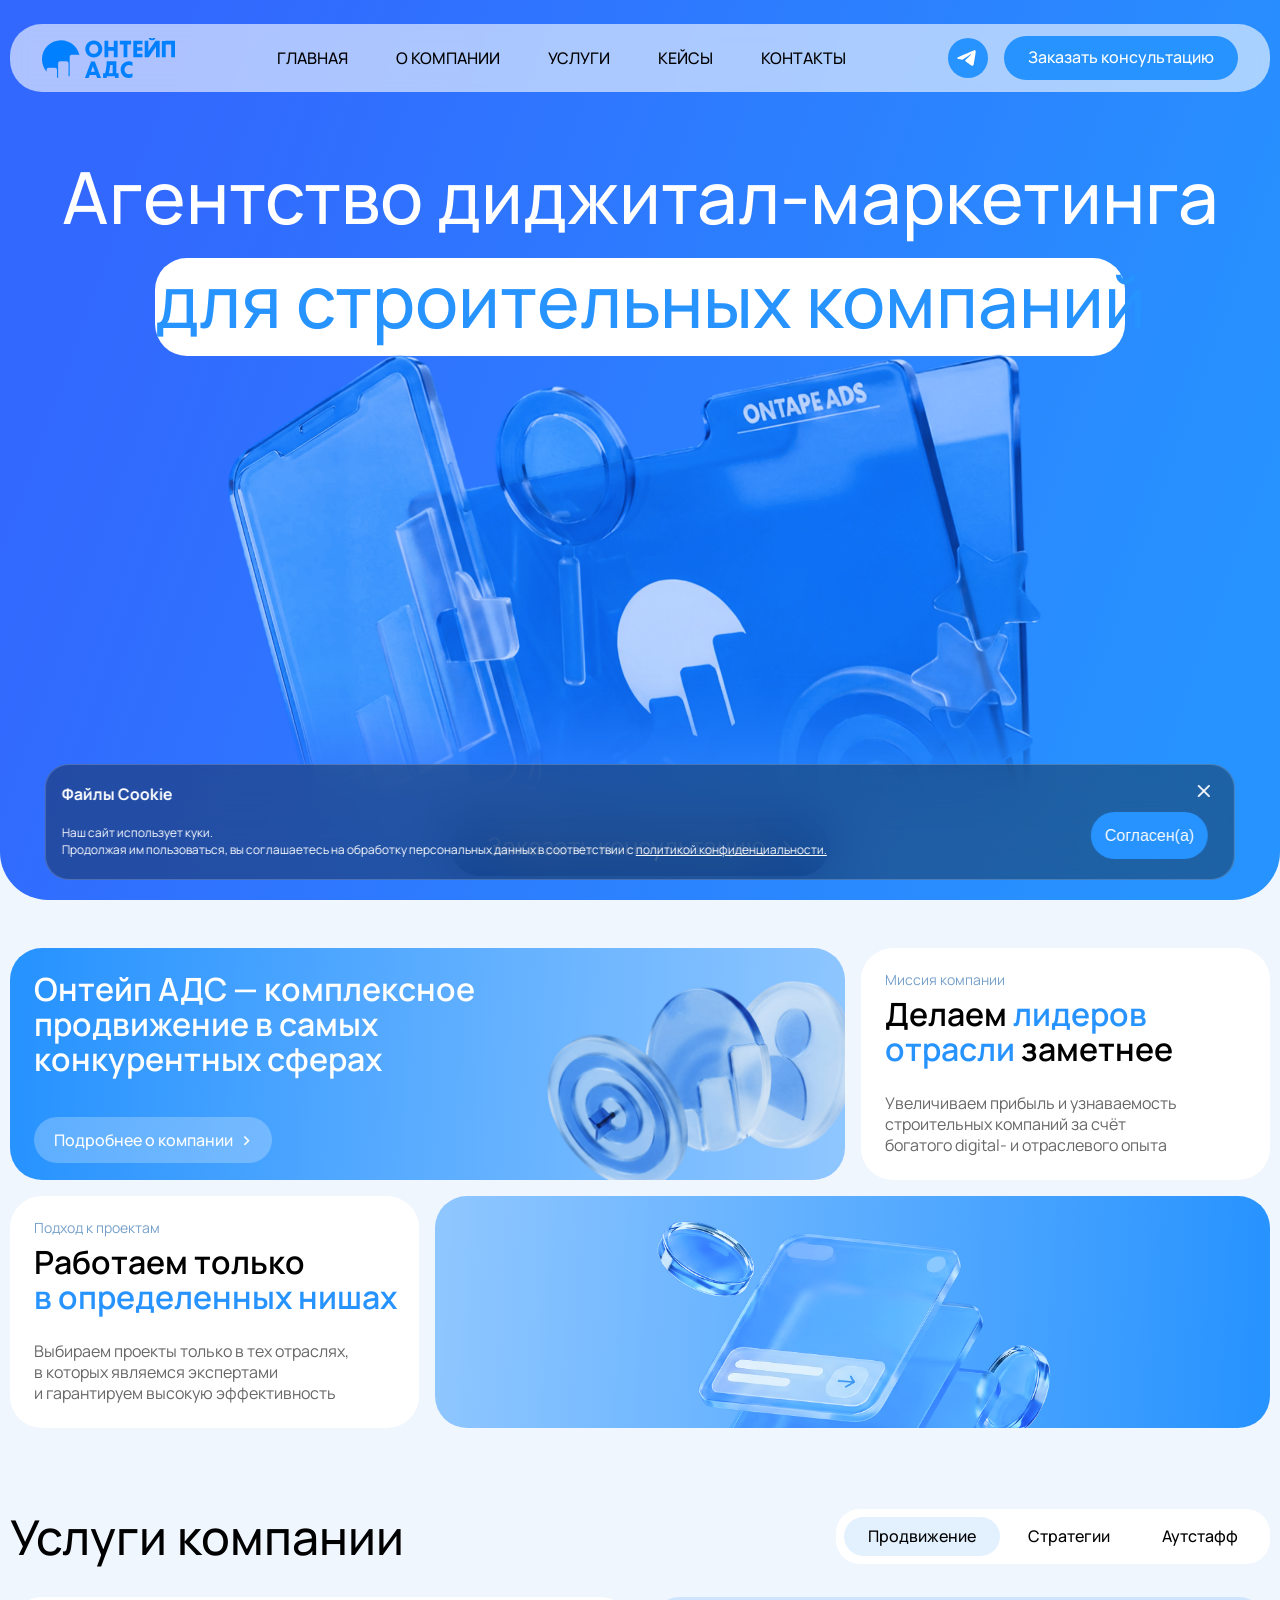
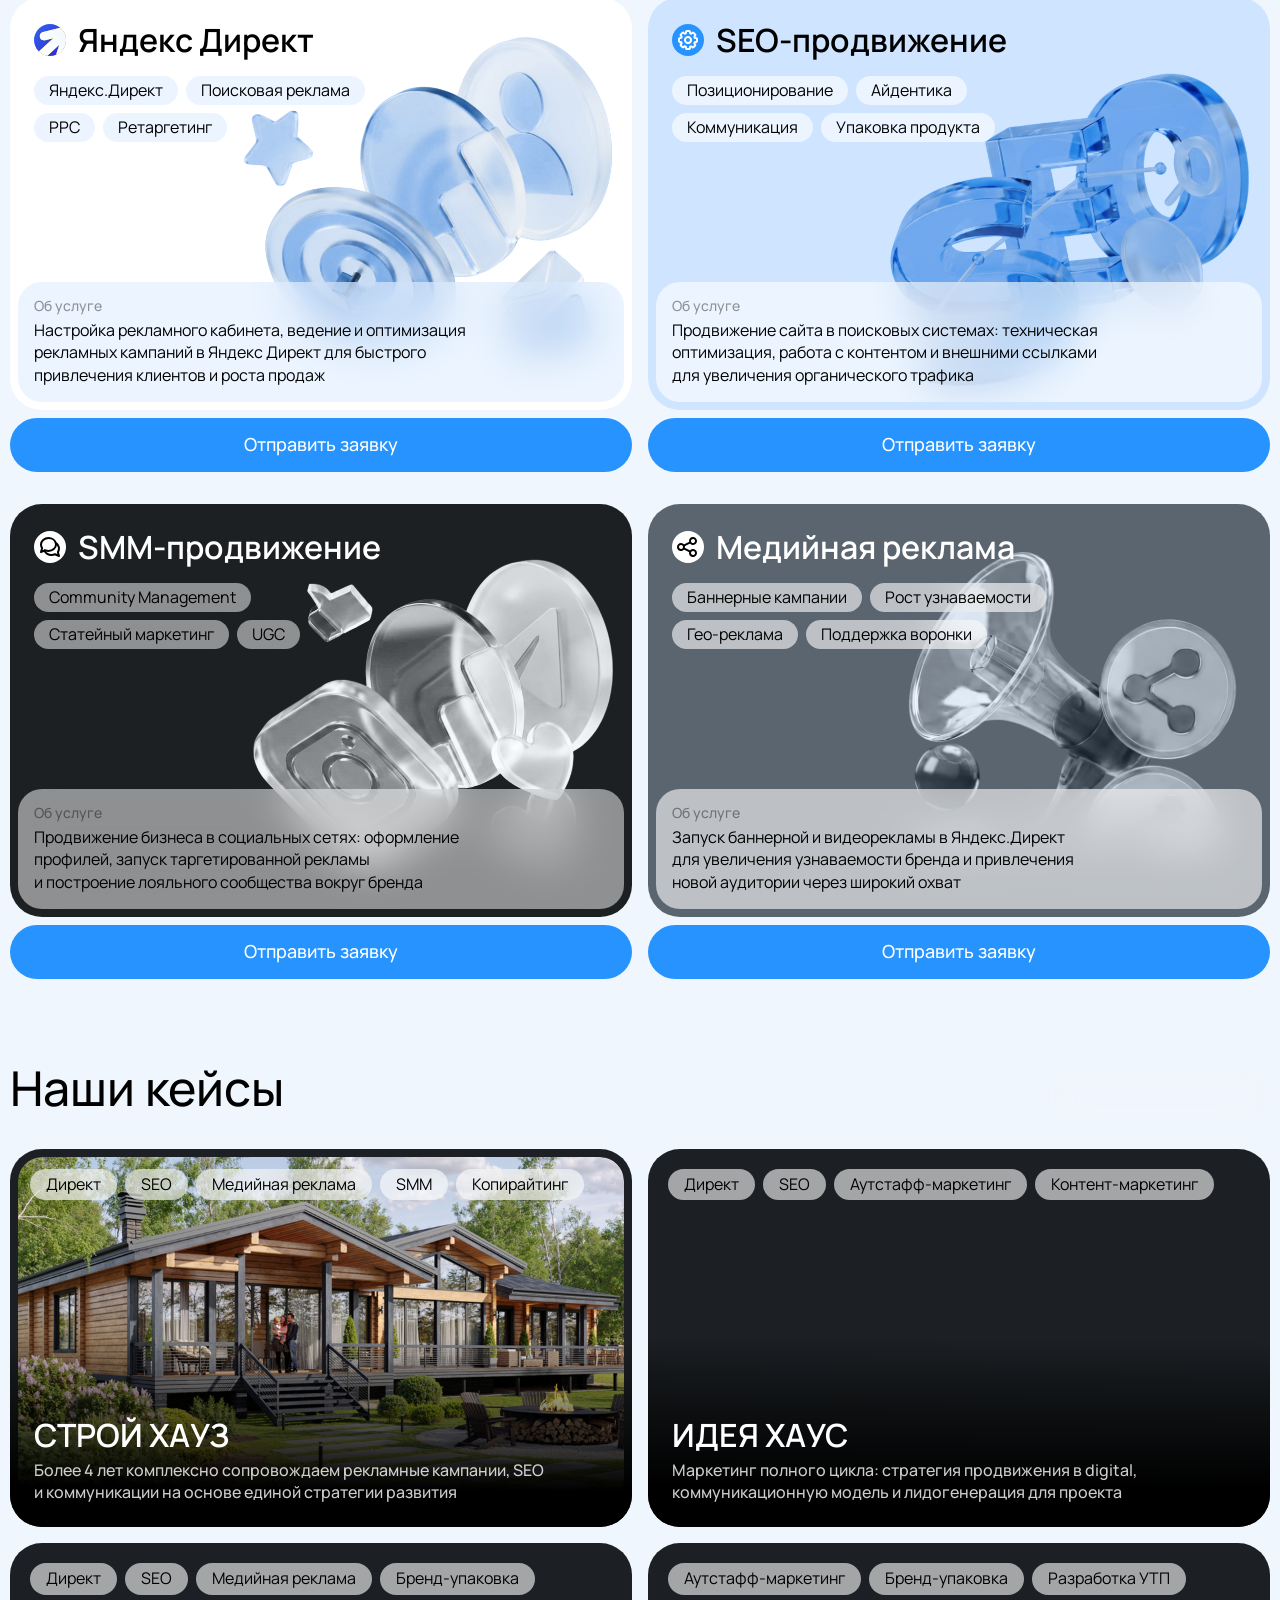
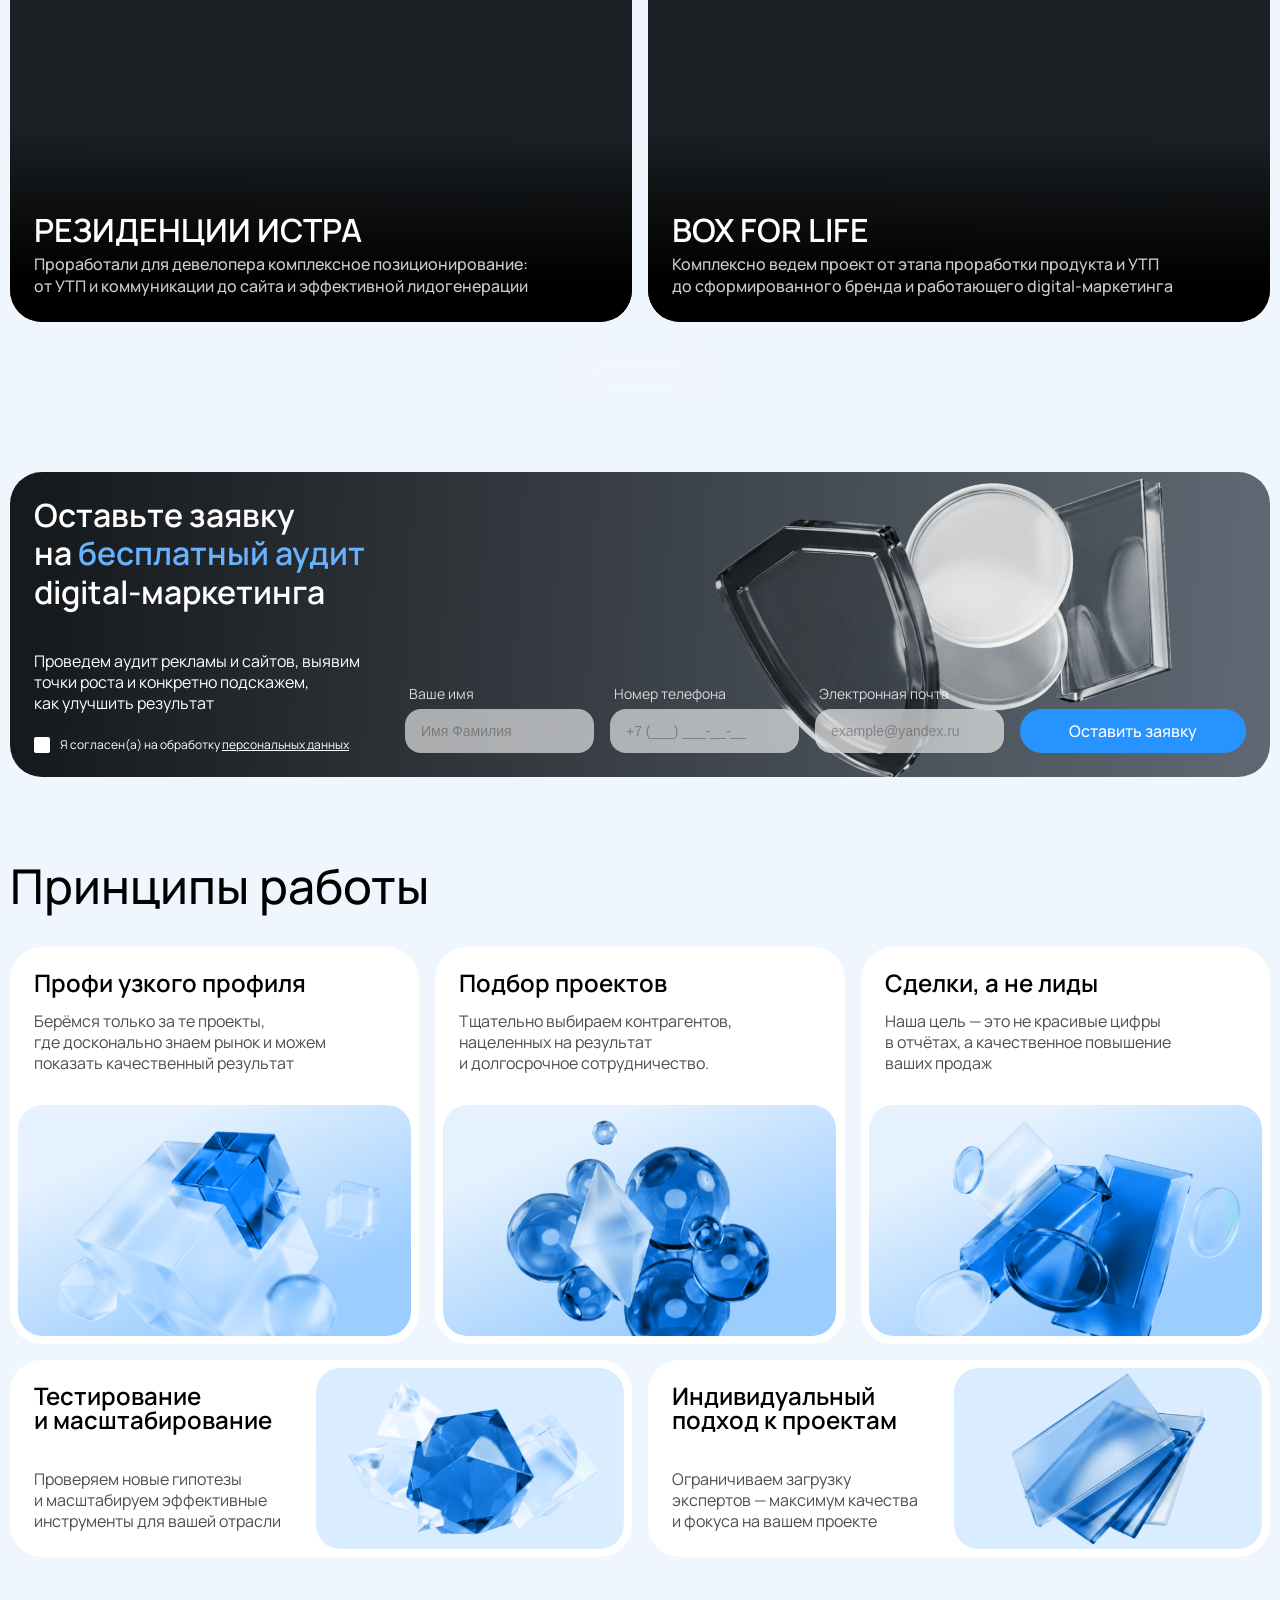
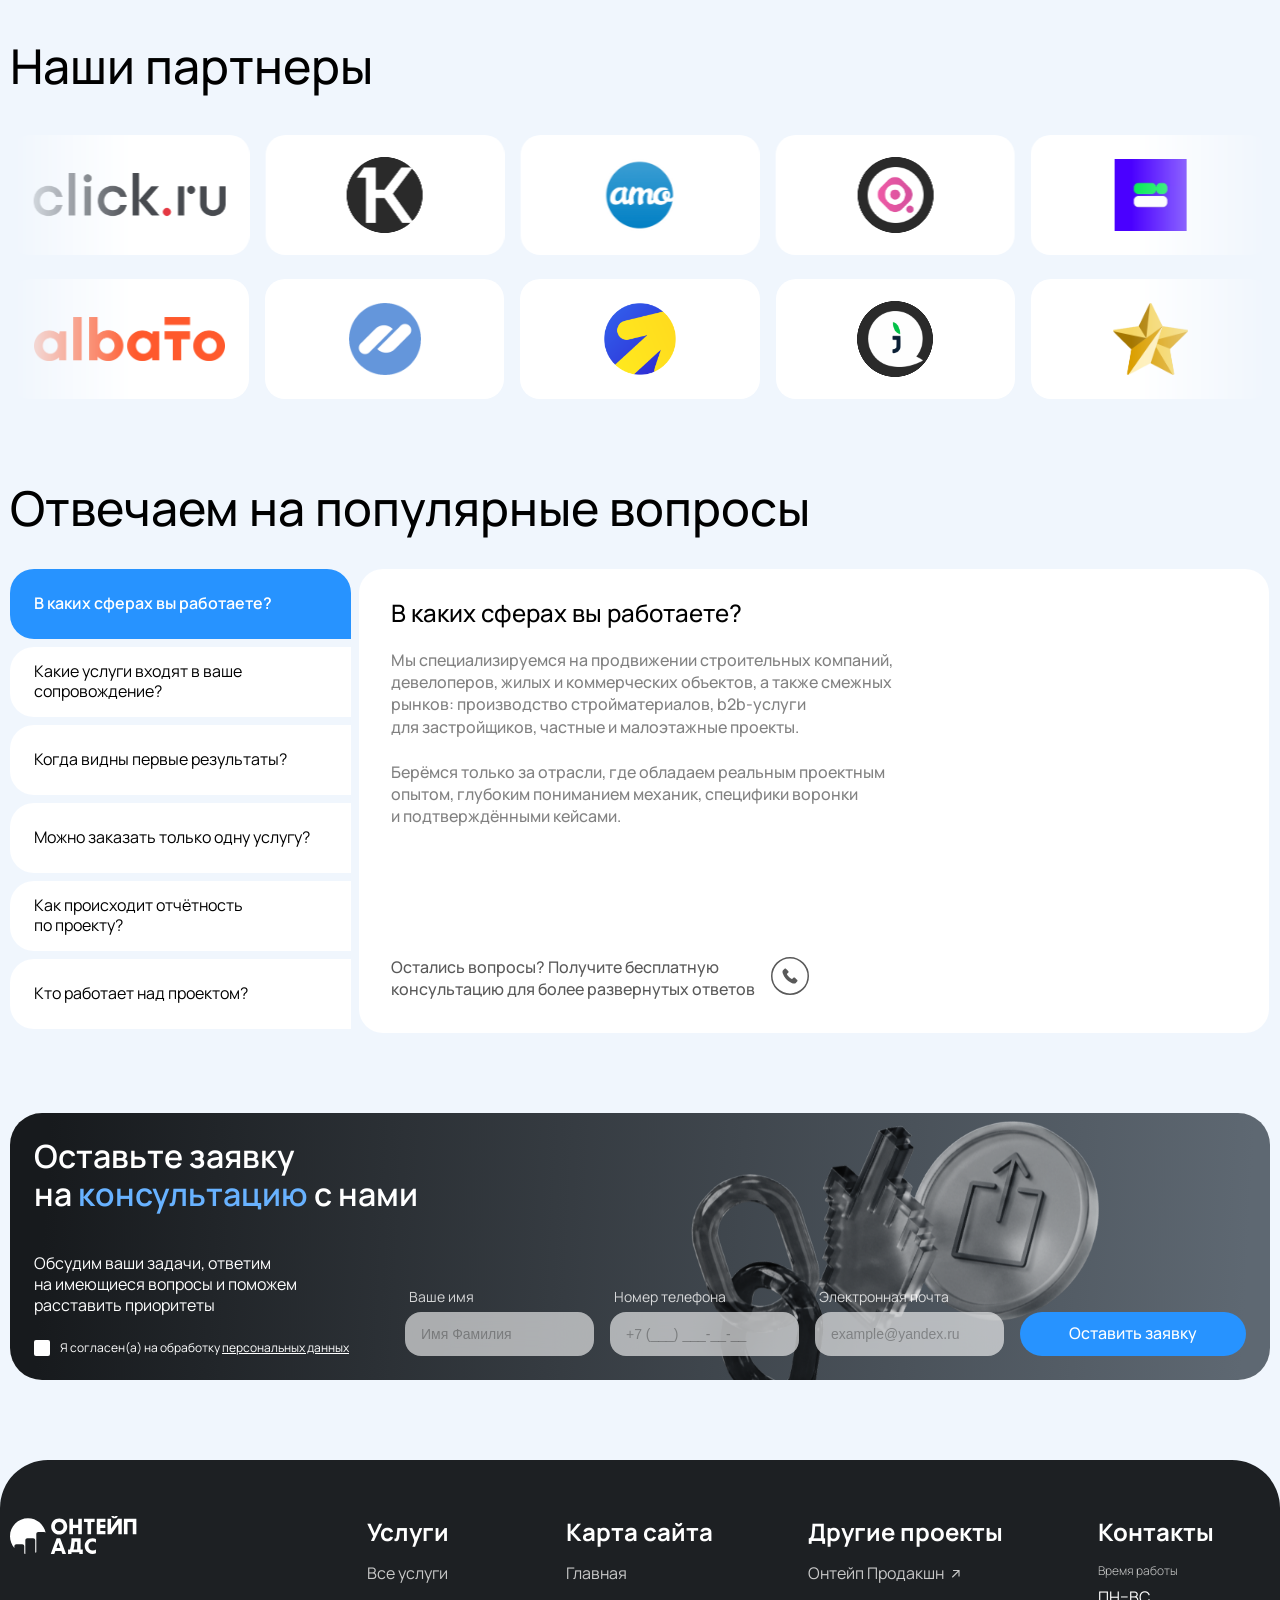
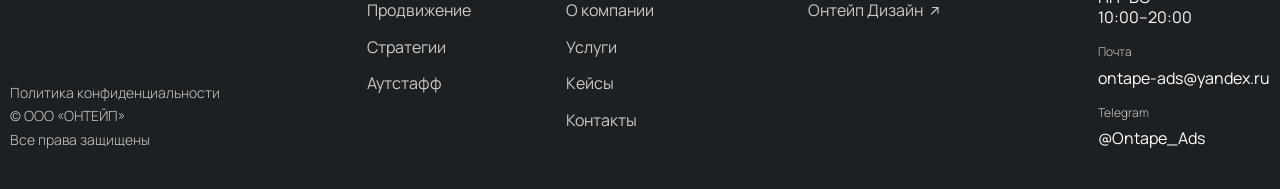
==== index.html @ daecfbea "new commit" ====
<!DOCTYPE html>
<html lang="ru">

<head>
    <meta charset="UTF-8">
    <meta name="viewport" content="width=device-width, initial-scale=1.0">
    <title>Главная</title>
    <link rel="stylesheet" href="assets/css/style.css">
    <script src="./assets/scripts/script.js" defer></script>
    <link rel="stylesheet" href="https://cdn.jsdelivr.net/npm/swiper@11/swiper-bundle.min.css" />
</head>

<body>
    <div id="page" class="site" style="overflow-x: hidden;">
        <!-- header -->
        <header class="header">
            <div class="container">
                <div class="header__inner ">
                    <div class="header__top">
                        <a class="logo" href="index.html">
                            <img src="./assets/images/logo/logo.svg" alt="Логотип">
                        </a>

                        <nav aria-label="Основная навигация" class="desktop-nav">
                            <ul class="nav__list">
                                <li class="nav__item"><a class="nav__link" href="index.html">Главная</a></li>
                                <li class="nav__item"><a class="nav__link" href="company.html">О компании</a></li>
                                <li class="nav__item"><a class="nav__link" href="services.html">Услуги</a></li>
                                <li class="nav__item"><a class="nav__link" href="cases.html">кейсы</a></li>
                                <li class="nav__item"><a class="nav__link" href="contacts.html">Контакты</a></li>
                            </ul>
                        </nav>

                        <div class="header__right">
                            <div class="header__right_icon flex_row">
                                <a href="https://t.me/Ontape_Ads" target="_blank" class="icon-btn"
                                    aria-label="Telegram">
                                    <svg width="40" height="40" viewBox="0 0 40 40" fill="none"
                                        xmlns="http://www.w3.org/2000/svg">
                                        <rect width="40" height="40" rx="20" fill="#2793FF" />
                                        <path fill-rule="evenodd" clip-rule="evenodd"
                                            d="M10.5 18.9307C15.4558 16.7595 18.7603 15.3282 20.4138 14.6366C25.1348 12.6621 26.1157 12.3191 26.7551 12.3078C26.8958 12.3053 27.2102 12.3404 27.4139 12.5065C27.5858 12.6469 27.6332 12.8364 27.6558 12.9695C27.6784 13.1025 27.7066 13.4056 27.6842 13.6424C27.4284 16.3454 26.3214 22.9048 25.7583 25.9321C25.52 27.2131 25.0507 27.6426 24.5965 27.6847C23.6093 27.776 22.8597 27.0286 21.9035 26.3984C20.4073 25.4122 19.5621 24.7982 18.1098 23.8359C16.4314 22.7237 17.5194 22.1124 18.4759 21.1134C18.7262 20.852 23.0759 16.8737 23.16 16.5128C23.1706 16.4677 23.1803 16.2994 23.081 16.2106C22.9816 16.1218 22.8348 16.1521 22.729 16.1763C22.5789 16.2105 20.1887 17.7991 15.5585 20.9421C14.88 21.4105 14.2655 21.6388 13.7149 21.6268C13.108 21.6136 11.9404 21.2817 11.0724 20.998C10.0078 20.65 9.16169 20.4661 9.23537 19.8751C9.27374 19.5673 9.6953 19.2524 10.5 18.9307Z"
                                            fill="white" />
                                    </svg>

                                </a>
                            </div>
                            <a href="" class="header__right_btn main--btn js-open-modal">Заказать консультацию</a>

                            <button class="burger-btn" id="burgerBtn" type="button">
                                <span></span>
                                <span></span>
                                <span></span>
                            </button>
                        </div>
                    </div>

                    <div class="mobile-menu" id="mobileMenu">
                        <ul class="nav__list">
                            <li class="nav__item"><a class="nav__link" href="index.html">Главная</a></li>
                            <li class="nav__item"><a class="nav__link" href="company.html">О компании</a></li>
                            <li class="nav__item"><a class="nav__link" href="services.html">Услуги</a></li>
                            <li class="nav__item"><a class="nav__link" href="cases.html">кейсы</a></li>
                            <li class="nav__item"><a class="nav__link" href="contacts.html">Контакты</a></li>
                        </ul>

                        <div class="header__right mobile-only-right"
                            style="margin-top: 20px; display: flex; gap: 10px;">
                            <a href="" class="header__right_btn main--btn js-open-modal">Заказать консультацию</a>

                        </div>
                    </div>
                </div>
            </div>
        </header>
        <main id="primary" class="site-main">
            <!-- banner_main -->
            <section class="banner_main banner_main--home" style="background: linear-gradient(289.57deg, #2793FF 9.44%, #3268FE 87.96%);">
                <div class="banner_main__content container">
                    <div class="title-sub">
                        <h1>Агентство диджитал-маркетинга</h1>
                        <span class="banner-span"
                            data-texts="для коттеджных поселков|для строительных компаний|для девелоперов в ИЖС">
                            коттеджных поселков
                        </span>
                    </div>
                    <div class="banner_main__btn flex_row js-open-modal">
                        <a href="">Заказать консультацию</a>
                        <svg width="18" height="18" viewBox="0 0 19 20" fill="none" xmlns="http://www.w3.org/2000/svg">
                            <path d="M9.02079 18.5555L16.5381 11.0382L9.02079 3.52081M16.5381 11.0382H0.751709"
                                stroke="white" stroke-width="2" />
                        </svg>
                    </div>
                </div>
                <div class="banner_img">
                    <img src="./assets/images/banner/banner1.png" alt="">
                </div>
            </section>

            <!-- text_block__v1 -->
            <section class="section text_block__v1 container top_mar_44">
                <div class="text_block__v1--cards flex_column">
                    <div class="text_block__v1--content gap_16 grid-3">
                        <div class="card span-2">
                            <img class="abs-cover" src="./assets/images/company/company.png"
                                alt="Теплые дома для жизни">
                            <div class="text_block__v1__card_content">
                                <p>Онтейп АДС — комплексное
                                    продвижение в самых
                                    конкурентных сферах</p>
                                <a href="company.html">Подробнее о компании</a>
                            </div>
                        </div>
                        <div class="text_block__v1--card card">
                            <p class="text_block__v1_subtitle">Миссия компании</p>
                            <h3 class="text_block__v1_title">Делаем <span class="card_cpan">лидеров
                                    отрасли</span> заметнее
                            </h3>
                            <p class="text_block__v1_text">Увеличиваем прибыль и узнаваемость
                                строительных компаний за счёт
                                богатого digital- и отраслевого опыта</p>
                        </div>
                    </div>
                    <div class="text_block__v1--content gap_16 grid-3">
                        <div class="text_block__v1--card card">
                            <p class="text_block__v1_subtitle">Подход к проектам</p>
                            <h3 class="text_block__v1_title">Работаем только
                                <span class="card_cpan">в&nbsp;определенных нишах</span>
                            </h3>
                            <p class="text_block__v1_text">Выбираем проекты только в тех отраслях,
                                в которых являемся экспертами
                                и гарантируем высокую эффективность</p>
                        </div>
                        <div class="card span-2 card_v2">
                            <img class="abs-cover" src="./assets/images/company/company2.png"
                                alt="Теплые дома для жизни">
                        </div>
                    </div>
                </div>
            </section>

            <!-- text_block__v2 -->
            <section class="section text_block__v2 container top_mar">
                <div class="text_block__v2-title flex_row">
                    <h2 class="title">Услуги компании</h2>
                    <div class="text_block__v2_filters services_f flex_row">
                        <a href="#" class="filter_tab active" data-filter="promotion">Продвижение</a>
                        <a href="#" class="filter_tab" data-filter="strategies">Стратегии</a>
                        <a href="#" class="filter_tab" data-filter="outstaff">Аутстафф</a>
                    </div>


                    <div class="mobile-filter-bar">
                        <div class="filter__wrapper">
                            <button class="mobile-filter-active" id="mobileFilterActive">Продвижение</button>
                            <button class="mobile-filter-toggle" id="mobileFilterToggle">

                                <svg width="18" height="15" viewBox="0 0 18 15" fill="none"
                                    xmlns="http://www.w3.org/2000/svg">
                                    <g clip-path="url(#clip0_1395_3736)">
                                        <path d="M9.85721 10.5879L13.2858 14.1173L16.7144 10.5879" stroke="black"
                                            stroke-width="1.5" stroke-linecap="round" stroke-linejoin="round" />
                                        <path
                                            d="M1.28564 2.64752H9.85707M13.2856 14.1181V0.882812V14.1181ZM1.28564 11.471H5.57136H1.28564ZM1.28564 7.05928H7.28564H1.28564Z"
                                            stroke="black" stroke-width="1.5" stroke-linecap="round"
                                            stroke-linejoin="round" />
                                    </g>
                                    <defs>
                                        <clipPath id="clip0_1395_3736">
                                            <rect width="18" height="15" fill="white"
                                                transform="matrix(-1 0 0 1 18 0)" />
                                        </clipPath>
                                    </defs>
                                </svg>

                            </button>
                        </div>
                    </div>
                </div>

                <div class="filter-sheet" id="filterSheet">
                    <div class="filter-sheet__overlay" id="filterSheetOverlay"></div>
                    <div class="filter-sheet__panel">
                        <div class="filter-sheet__header">
                            <span class="filter-sheet__title">Фильтр</span>
                            <button class="filter-sheet__close" id="filterSheetClose">
                                <svg width="14" height="14" viewBox="0 0 14 14" fill="none"
                                    xmlns="http://www.w3.org/2000/svg">
                                    <path d="M13 13L1 1M13 1L1 13" stroke="black" stroke-opacity="0.5" stroke-width="2"
                                        stroke-linecap="round" stroke-linejoin="round" />
                                </svg>

                            </button>
                        </div>
                        <div class="filter-sheet__body">

                            <label class="filter-sheet__option">
                                <input type="radio" name="mobile-filter" value="promotion" checked>
                                <span class="filter-sheet__name">
                                    <svg width="22" height="22" viewBox="0 0 22 22" fill="none"
                                        xmlns="http://www.w3.org/2000/svg">
                                        <path d="M20 5L13 12L10 9L2 17" stroke="black" stroke-width="2"
                                            stroke-linecap="round" stroke-linejoin="round" />
                                        <path d="M20 9V5H16" stroke="black" stroke-width="2" stroke-linecap="round"
                                            stroke-linejoin="round" />
                                    </svg>
                                    Продвижение</span>
                                <span class="filter-sheet__check">
                                    <svg width="16" height="15" viewBox="0 0 16 15" fill="none"
                                        xmlns="http://www.w3.org/2000/svg">
                                        <path d="M15 1L5.2 14L1 9.125" stroke="black" stroke-width="2"
                                            stroke-linecap="round" stroke-linejoin="round" />
                                    </svg>
                                </span>
                            </label>
                            <label class="filter-sheet__option">
                                <input type="radio" name="mobile-filter" value="strategies">
                                <span class="filter-sheet__name">
                                    <svg width="22" height="22" viewBox="0 0 22 22" fill="none"
                                        xmlns="http://www.w3.org/2000/svg">
                                        <path
                                            d="M15.8999 12C15.7191 12.8849 15.3019 13.7043 14.6927 14.3711C14.0835 15.0379 13.305 15.5273 12.44 15.7872C11.575 16.0471 10.6558 16.0679 9.77993 15.8472C8.90408 15.6266 8.10435 15.1729 7.46569 14.5342C6.82702 13.8956 6.37328 13.0958 6.15267 12.22C5.93205 11.3441 5.9528 10.4249 6.21271 9.55988C6.47262 8.69488 6.96198 7.91644 7.62881 7.30724C8.29564 6.69804 9.11503 6.28085 9.99994 6.09998"
                                            stroke="black" stroke-width="2" stroke-linecap="round"
                                            stroke-linejoin="round" />
                                        <path
                                            d="M11.33 2H11C9.21997 2 7.47991 2.52784 5.99987 3.51677C4.51983 4.50571 3.36628 5.91131 2.68509 7.55585C2.0039 9.20038 1.82567 11.01 2.17294 12.7558C2.5202 14.5016 3.37737 16.1053 4.63604 17.364C5.89472 18.6226 7.49836 19.4798 9.24419 19.8271C10.99 20.1743 12.7996 19.9961 14.4442 19.3149C16.0887 18.6337 17.4943 17.4802 18.4832 16.0001C19.4722 14.5201 20 12.78 20 11C20 10.89 20 10.78 20 10.67M14 8L11.5 10.5L14 8ZM14 5V8H17L20 5H17V2L14 5Z"
                                            stroke="black" stroke-width="2" stroke-linecap="round"
                                            stroke-linejoin="round" />
                                    </svg>
                                    Стратегии</span>
                                <span class="filter-sheet__check">
                                    <svg width="16" height="15" viewBox="0 0 16 15" fill="none"
                                        xmlns="http://www.w3.org/2000/svg">
                                        <path d="M15 1L5.2 14L1 9.125" stroke="black" stroke-width="2"
                                            stroke-linecap="round" stroke-linejoin="round" />
                                    </svg>
                                </span>
                            </label>
                            <label class="filter-sheet__option">
                                <input type="radio" name="mobile-filter" value="outstaff">
                                <span class="filter-sheet__name">
                                     <svg width="22" height="22" viewBox="0 0 22 22" fill="none"
                                        xmlns="http://www.w3.org/2000/svg">
                                        <path
                                            d="M18.8314 13.39L18.1114 19.12C18.0819 19.3639 17.9637 19.5884 17.7792 19.7508C17.5948 19.9131 17.3571 20.0018 17.1114 20H4.88138C4.6357 20.0018 4.39796 19.9131 4.21353 19.7508C4.02909 19.5884 3.91085 19.3639 3.88138 19.12L3.16138 13.39"
                                            stroke="black" stroke-width="2" stroke-linecap="round"
                                            stroke-linejoin="round" />
                                        <path
                                            d="M19.3214 13.23L14.7914 14.74C12.3311 15.559 9.67166 15.559 7.21136 14.74L2.68136 13.23C2.47438 13.1604 2.29586 13.025 2.17307 12.8444C2.05029 12.6639 1.98998 12.4481 2.00136 12.23V6H20.0014V12.28C20.0019 12.4896 19.9365 12.6942 19.8145 12.8646C19.6925 13.0351 19.52 13.1629 19.3214 13.23ZM10.0014 11H12.0014H10.0014ZM16.0014 5C16.0014 4.20435 15.6853 3.44129 15.1227 2.87868C14.5601 2.31607 13.797 2 13.0014 2H9.00136C8.20571 2 7.44265 2.31607 6.88004 2.87868C6.31743 3.44129 6.00136 4.20435 6.00136 5V6H16.0014V5Z"
                                            stroke="black" stroke-width="2" stroke-linecap="round"
                                            stroke-linejoin="round" />
                                    </svg>
                                    Аутстафф</span>
                                <span class="filter-sheet__check">
                                    <svg width="16" height="15" viewBox="0 0 16 15" fill="none"
                                        xmlns="http://www.w3.org/2000/svg">
                                        <path d="M15 1L5.2 14L1 9.125" stroke="black" stroke-width="2"
                                            stroke-linecap="round" stroke-linejoin="round" />
                                    </svg>
                                </span>
                            </label>
                        </div>
                    </div>
                </div>
                <div class="text_block__v2__cards active" id="promotion">
                    <div class="text_block__v2--content grid-2">
                        <div class="text_block__v2_cards">
                            <div class="services_card flex_column">
                                <div class="services_card__content card flex_column type-light"
                                    style="background-color: #FFF;">
                                    <div class="card-bg-image">
                                        <img src="./assets/images/services/services1.png" alt="">
                                    </div>
                                    <div class="services_card__top">
                                        <div class="services_card__logo flex_row">
                                            <img src="assets/images/services/logo1.svg" alt="">
                                            <p>Яндекс Директ</p>
                                        </div>
                                        <div class="services_card__cheaps flex_column service-direct">
                                            <div class="services_card__cheap flex_row">
                                                <p class="chip-1">Яндекс.Директ</p>
                                                <p class="chip-2">Поисковая реклама</p>
                                            </div>
                                            <div class="services_card__cheap flex_row">
                                                <p class="chip-3">PPC</p>
                                                <p class="chip-4">Ретаргетинг</p>
                                            </div>
                                        </div>
                                    </div>
                                    <div class="services_card__bottom flex_column pad_16">
                                        <h3>Об услуге</h3>
                                        <p>Настройка рекламного кабинета, ведение и&nbsp;оптимизация рекламных кампаний в
                                            Яндекс Директ для&nbsp;быстрого привлечения клиентов и роста продаж</p>
                                    </div>
                                </div>
                                <a href="" class="main--btn services_card__btn js-open-modal">Отправить заявку</a>
                            </div>
                        </div>
                        <div class="text_block__v2_cards">
                            <div class="services_card flex_column">
                                <div class="services_card__content card flex_column"
                                    style="background-color: rgba(207, 229, 255, 1);">
                                    <div class="card-bg-image" style="mix-blend-mode: multiply;">
                                        <img src="./assets/images/services/services2.png" alt="">
                                    </div>
                                    <div class="services_card__top">
                                        <div class="services_card__logo flex_row">
                                            <img src="assets/images/services/logo2.svg" alt="">
                                            <p>SEO-продвижение</p>
                                        </div>
                                        <div class="services_card__cheaps flex_column service-seo">
                                            <div class="services_card__cheap flex_row">
                                                <p class="chip-1" style="background-color: rgba(255, 255, 255, 0.6);">
                                                    Позиционирование</p>
                                                <p class="chip-2" style="background-color: rgba(255, 255, 255, 0.6);">
                                                    Айдентика</p>
                                            </div>
                                            <div class="services_card__cheap flex_row">
                                                <p class="chip-3" style="background-color: rgba(255, 255, 255, 0.6);">
                                                    Коммуникация</p>
                                                <p class="chip-4" style="background-color: rgba(255, 255, 255, 0.6);">
                                                    Упаковка продукта</p>
                                            </div>
                                        </div>
                                    </div>
                                    <div class="services_card__bottom flex_column pad_16"
                                        style="background-color: rgba(255, 255, 255, 0.6);">
                                        <h3>Об услуге</h3>
                                        <p>Продвижение сайта в поисковых системах: техническая оптимизация, работа 
                                            с&nbsp;контентом и внешними ссылками для&nbsp;увеличения органического трафика</p>
                                    </div>
                                </div>
                                <a href="" class="main--btn services_card__btn js-open-modal">Отправить заявку</a>
                            </div>
                        </div>
                    </div>
                    <div class="text_block__v2--content grid-2">
                        <div class="text_block__v2_cards">
                            <div class="services_card flex_column">
                                <div class="services_card__content card flex_column"
                                    style="background-color: rgba(29, 32, 35, 1);">
                                    <div class="card-bg-image">
                                        <img src="./assets/images/services/services3.png" alt="">
                                    </div>
                                    <div class="services_card__top">
                                        <div class="services_card__logo flex_row">
                                            <img src="assets/images/services/logo3.svg" alt="">
                                            <p style="color: #FFF;">SMM-продвижение</p>
                                        </div>
                                        <div class="services_card__cheaps flex_column service-smm">
                                            <div class="services_card__cheap flex_row">
                                                <p class="chip-1" style="background-color: rgba(255, 255, 255, 0.5);">
                                                    Community Management</p>
                                            </div>
                                            <div class="services_card__cheap flex_row">
                                                <p class="chip-2" style="background-color: rgba(255, 255, 255, 0.5);">
                                                    Статейный маркетинг</p>
                                                <p class="chip-3" style="background-color: rgba(255, 255, 255, 0.5);">
                                                    UGC</p>
                                            </div>
                                        </div>
                                    </div>
                                    <div class="services_card__bottom flex_column pad_16"
                                        style="background-color: rgba(255, 255, 255, 0.5);">
                                        <h3>Об услуге</h3>
                                        <p>Продвижение бизнеса в социальных сетях: оформление профилей, запуск
                                            таргетированной рекламы и&nbsp;построение лояльного сообщества вокруг бренда</p>
                                    </div>
                                </div>
                                <a href="" class="main--btn services_card__btn js-open-modal">Отправить заявку</a>
                            </div>
                        </div>
                        <div class="text_block__v2_cards">
                            <div class="services_card flex_column">
                                <div class="services_card__content card flex_column"
                                    style="background-color: rgba(91, 101, 111, 1);">
                                    <div class="card-bg-image">
                                        <img src="./assets/images/services/services4.png" alt="">
                                    </div>
                                    <div class="services_card__top">
                                        <div class="services_card__logo flex_row">
                                            <img src="assets/images/services/logo4.svg" alt="">
                                            <p style="color: #FFF;">Медийная реклама</p>
                                        </div>
                                        <div class="services_card__cheaps flex_column service-media">
                                            <div class="services_card__cheap flex_row">
                                                <p class="chip-1" style="background-color: rgba(255, 255, 255, 0.6);">
                                                    Баннерные кампании</p>
                                                <p class="chip-2" style="background-color: rgba(255, 255, 255, 0.6);">
                                                    Рост узнаваемости</p>
                                            </div>
                                            <div class="services_card__cheap flex_row">
                                                <p class="chip-3" style="background-color: rgba(255, 255, 255, 0.6);">
                                                    Гео-реклама</p>
                                                <p class="chip-4" style="background-color: rgba(255, 255, 255, 0.6);">
                                                    Поддержка воронки</p>
                                            </div>
                                        </div>
                                    </div>
                                    <div class="services_card__bottom flex_column pad_16"
                                        style="background-color: rgba(255, 255, 255, 0.6);">
                                        <h3>Об услуге</h3>
                                        <p>Запуск баннерной и видеорекламы в&nbsp;Яндекс.Директ для&nbsp;увеличения узнаваемости
                                            бренда и привлечения новой аудитории через широкий охват</p>
                                    </div>
                                </div>
                                <a href="" class="main--btn services_card__btn js-open-modal">Отправить заявку</a>
                            </div>
                        </div>
                    </div>
                </div>

                <div class="text_block__v2__cards" id="strategies">
                    <div class="text_block__v2--content grid-2">
                        <div class="text_block__v2_cards">
                            <div class="services_card flex_column">
                                <div class="services_card__content card flex_column type-light"
                                    style="background-color: #FFF;">
                                    <div class="card-bg-image">
                                        <img src="./assets/images/services/services1.png" alt="">
                                    </div>
                                    <div class="services_card__top">
                                        <div class="services_card__logo flex_row">
                                            <img src="assets/images/services/logo5.svg" alt="">
                                            <p>Digital-стратегии</p>
                                        </div>
                                        <div class="services_card__cheaps flex_column service-digital">
                                            <div class="services_card__cheap flex_row">
                                                <p class="chip-1">Построение воронки</p>
                                                <p class="chip-2">Тестирование и рост</p>
                                            </div>
                                            <div class="services_card__cheap flex_row">
                                                <p class="chip-3">Анализ ЦА</p>
                                                <p class="chip-4">Выбор каналов</p>
                                            </div>
                                        </div>
                                    </div>
                                    <div class="services_card__bottom flex_column pad_16">
                                        <h3>Об услуге</h3>
                                        <p>Построение коммуникационной и&nbsp;маркетинговой стратегии в digital, определение
                                            ЦА, анализ рынка и&nbsp;конкурентов, формулировка ключевого сообщения</p>
                                    </div>
                                </div>
                                <a href="" class="main--btn services_card__btn js-open-modal">Отправить заявку</a>
                            </div>
                        </div>
                        <div class="text_block__v2_cards">
                            <div class="services_card flex_column">
                                <div class="services_card__content card flex_column"
                                    style="background-color: rgba(207, 229, 255, 1);">
                                    <div class="card-bg-image" style="mix-blend-mode: multiply;">
                                        <img src="./assets/images/services/services2.png" alt="">
                                    </div>
                                    <div class="services_card__top">
                                        <div class="services_card__logo flex_row">
                                            <img src="assets/images/services/logo6.svg" alt="">
                                            <p>Бренд-упаковка</p>
                                        </div>
                                        <div class="services_card__cheaps flex_column service-brand">
                                            <div class="services_card__cheap flex_row">
                                                <p class="chip-1" style="background-color: rgba(255, 255, 255, 0.6);">
                                                    Коммуникация</p>
                                                <p class="chip-2" style="background-color: rgba(255, 255, 255, 0.6);">
                                                    Упаковка продукта</p>
                                            </div>
                                            <div class="services_card__cheap flex_row">
                                                <p class="chip-3" style="background-color: rgba(255, 255, 255, 0.6);">
                                                    Позиционирование</p>
                                                <p class="chip-4" style="background-color: rgba(255, 255, 255, 0.6);">
                                                    Айдентика</p>
                                            </div>
                                        </div>
                                    </div>
                                    <div class="services_card__bottom flex_column pad_16"
                                        style="background-color: rgba(255, 255, 255, 0.6);">
                                        <h3>Об услуге</h3>
                                        <p>Создание единого визуального и&nbsp;смыслового образа компании: разработка
                                            фирменного стиля, дизайн носителей и&nbsp;формирование коммуникаций</p>
                                    </div>
                                </div>
                                <a href="" class="main--btn services_card__btn js-open-modal">Отправить заявку</a>
                            </div>
                        </div>
                    </div>
                    <div class="text_block__v2--content grid-2">
                        <div class="text_block__v2_cards">
                            <div class="services_card flex_column">
                                <div class="services_card__content card flex_column"
                                    style="background-color: rgba(29, 32, 35, 1);">
                                    <div class="card-bg-image">
                                        <img src="./assets/images/services/services3.png" alt="">
                                    </div>
                                    <div class="services_card__top">
                                        <div class="services_card__logo flex_row">
                                            <img src="assets/images/services/logo7.svg" alt="">
                                            <p style="color: #FFF;">Разработка УТП</p>
                                        </div>
                                        <div class="services_card__cheaps flex_column service-utp">
                                            <div class="services_card__cheap flex_row">
                                                <p class="chip-1" style="background-color: rgba(255, 255, 255, 0.5);">
                                                    Анализ рынка</p>
                                                <p class="chip-2" style="background-color: rgba(255, 255, 255, 0.5);">
                                                    Выявление ценностей</p>
                                            </div>
                                            <div class="services_card__cheap flex_row">
                                                <p class="chip-3" style="background-color: rgba(255, 255, 255, 0.5);">
                                                    Формирование УТП</p>
                                            </div>
                                        </div>
                                    </div>
                                    <div class="services_card__bottom flex_column pad_16"
                                        style="background-color: rgba(255, 255, 255, 0.5);">
                                        <h3>Об услуге</h3>
                                        <p>Построение уникального торгового предложения: формирование преимуществ и
                                            выгод, способных выделить бренд на&nbsp;рынке и привлечь к нему внимание</p>
                                    </div>
                                </div>
                                <a href="" class="main--btn services_card__btn js-open-modal">Отправить заявку</a>
                            </div>
                        </div>
                        <div class="text_block__v2_cards">
                            <div class="services_card flex_column">
                                <div class="services_card__content card flex_column"
                                    style="background-color: rgba(91, 101, 111, 1);">
                                    <div class="card-bg-image">
                                        <img src="./assets/images/services/services5.png" alt="">
                                    </div>
                                    <div class="services_card__top">
                                        <div class="services_card__logo flex_row">
                                            <img src="assets/images/services/logo8.svg" alt="">
                                            <p style="color: #FFF;">Контент-маркетинг</p>
                                        </div>
                                        <div class="services_card__cheaps flex_column service-content">
                                            <div class="services_card__cheap flex_row">
                                                <p class="chip-1" style="background-color: rgba(255, 255, 255, 0.6);">
                                                    Копирайтинг</p>
                                                <p class="chip-2" style="background-color: rgba(255, 255, 255, 0.6);">
                                                    Экспертные материалы</p>
                                            </div>
                                            <div class="services_card__cheap flex_row">
                                                <p class="chip-3" style="background-color: rgba(255, 255, 255, 0.6);">
                                                    SEO-контент</p>
                                                <p class="chip-4" style="background-color: rgba(255, 255, 255, 0.6);">
                                                    Развитие блога</p>
                                            </div>
                                        </div>
                                    </div>
                                    <div class="services_card__bottom flex_column pad_16"
                                        style="background-color: rgba(255, 255, 255, 0.6);">
                                        <h3>Об услуге</h3>
                                        <p>Разработка стратегий контент-маркетинга, создание полезных статей, новостных
                                            публикаций и&nbsp;их&nbsp;размещение для&nbsp;вовлечения и удержания ЦА</p>
                                    </div>
                                </div>
                                <a href="" class="main--btn services_card__btn js-open-modal">Отправить заявку</a>
                            </div>
                        </div>
                    </div>
                </div>

                <div class="text_block__v2__cards" id="outstaff">
                    <div class="text_block__v2--content grid-2">
                        <div class="text_block__v2_cards">
                            <div class="services_card flex_column">
                                <div class="services_card__content card flex_column type-light"
                                    style="background-color: #FFF;">
                                    <div class="card-bg-image">
                                        <img src="./assets/images/services/services1.png" alt="">
                                    </div>
                                    <div class="services_card__top">
                                        <div class="services_card__logo flex_row">
                                            <img src="assets/images/services/logo9.svg" alt="">
                                            <p>Аутстафф-маркетинг</p>
                                        </div>
                                        <div class="services_card__cheaps flex_column service-outstaff">
                                            <div class="services_card__cheap flex_row">
                                                <p class="chip-1">Интеграция в команду</p>
                                                <p class="chip-2">Развитие каналов</p>
                                            </div>
                                            <div class="services_card__cheap flex_row">
                                                <p class="chip-3">Аналитика и рост</p>
                                                <p class="chip-4">Управление маркетингом</p>
                                            </div>
                                        </div>
                                    </div>
                                    <div class="services_card__bottom flex_column pad_16">
                                        <h3>Об услуге</h3>
                                        <p>Обеспечение проектной поддержки бизнеса за счет привлечения внешних
                                            специалистов по маркетингу, без&nbsp;необходимости расширять внутреннюю команду
                                        </p>
                                    </div>
                                </div>
                                <a href="" class="main--btn services_card__btn js-open-modal">Отправить заявку</a>
                            </div>
                        </div>
                        <div class="text_block__v2_cards">
                            <div class="services_card flex_column">
                                <div class="services_card__content card flex_column"
                                    style="background-color: rgba(207, 229, 255, 1);">
                                    <div class="card-bg-image" style="mix-blend-mode: multiply;">
                                        <img src="./assets/images/services/services2.png" alt="">
                                    </div>
                                    <div class="services_card__top">
                                        <div class="services_card__logo flex_row">
                                            <img src="assets/images/services/logo10.svg" alt="">
                                            <p>Медиапланирование</p>
                                        </div>
                                        <div class="services_card__cheaps flex_column service-mediaplan">
                                            <div class="services_card__cheap flex_row">
                                                <p class="chip-1" style="background-color: rgba(255, 255, 255, 0.6);">
                                                    Расчёт охвата</p>
                                                <p class="chip-2" style="background-color: rgba(255, 255, 255, 0.6);">
                                                    Подбор площадок</p>
                                            </div>
                                            <div class="services_card__cheap flex_row">
                                                <p class="chip-3" style="background-color: rgba(255, 255, 255, 0.6);">
                                                    Оптимизация бюджета</p>
                                            </div>
                                        </div>
                                    </div>
                                    <div class="services_card__bottom flex_column pad_16"
                                        style="background-color: rgba(255, 255, 255, 0.6);">
                                        <h3>Об услуге</h3>
                                        <p>Анализ целевой аудитории, выбор оптимальных рекламных каналов и&nbsp;форматов,
                                            составление медиаплана и&nbsp;контроль выполнения задач</p>
                                    </div>
                                </div>
                                <a href="" class="main--btn services_card__btn js-open-modal">Отправить заявку</a>
                            </div>
                        </div>
                    </div>
                    <div class="text_block__v2--content grid-2">
                        <div class="text_block__v2_cards">
                            <div class="services_card flex_column">
                                <div class="services_card__content card flex_column"
                                    style="background-color: rgba(29, 32, 35, 1);">
                                    <div class="card-bg-image">
                                        <img src="./assets/images/services/services3.png" alt="">
                                    </div>
                                    <div class="services_card__top">
                                        <div class="services_card__logo flex_row">
                                            <img src="assets/images/services/logo11.svg" alt="">
                                            <p style="color: #FFF;">Разработка сайта</p>
                                        </div>
                                        <div class="services_card__cheaps flex_column service-site">
                                            <div class="services_card__cheap flex_row">
                                                <p class="chip-1" style="background-color: rgba(255, 255, 255, 0.5);">
                                                    Разработка</p>
                                                <p class="chip-2" style="background-color: rgba(255, 255, 255, 0.5);">
                                                    Интеграции и запуск</p>
                                            </div>
                                            <div class="services_card__cheap flex_row">
                                                <p class="chip-3" style="background-color: rgba(255, 255, 255, 0.5);">
                                                    UX/UI</p>
                                                <p class="chip-4" style="background-color: rgba(255, 255, 255, 0.5);">
                                                    Конверсия</p>
                                            </div>
                                        </div>
                                    </div>
                                    <div class="services_card__bottom flex_column pad_16"
                                        style="background-color: rgba(255, 255, 255, 0.5);">
                                        <h3>Об услуге</h3>
                                        <p>Прототипирование, разработка и запуск сайтов любого уровня сложности 
                                            с&nbsp;акцентом на функциональность, удобство и&nbsp;визуальную привлекательность</p>
                                    </div>
                                </div>
                                <a href="" class="main--btn services_card__btn js-open-modal">Отправить заявку</a>
                            </div>
                        </div>
                        <div class="text_block__v2_cards">
                            <div class="services_card flex_column">
                                <div class="services_card__content card flex_column"
                                    style="background-color: rgba(91, 101, 111, 1);">
                                    <div class="card-bg-image">
                                        <img src="./assets/images/services/services5.png" alt="">
                                    </div>
                                    <div class="services_card__top">
                                        <div class="services_card__logo flex_row">
                                            <img src="assets/images/services/logo12.svg" alt="">
                                            <p style="color: #FFF;">Сквозная аналитика</p>
                                        </div>
                                        <div class="services_card__cheaps flex_column service-analytics">
                                            <div class="services_card__cheap flex_row">
                                                <p class="chip-1" style="background-color: rgba(255, 255, 255, 0.6);">
                                                    Сбор данных</p>
                                                <p class="chip-2" style="background-color: rgba(255, 255, 255, 0.6);">
                                                    Контроль бюджета</p>
                                            </div>
                                            <div class="services_card__cheap flex_row">
                                                <p class="chip-3" style="background-color: rgba(255, 255, 255, 0.6);">
                                                    Анализ каналов</p>
                                                <p class="chip-4" style="background-color: rgba(255, 255, 255, 0.6);">
                                                    ROI</p>
                                            </div>
                                        </div>
                                    </div>
                                    <div class="services_card__bottom flex_column pad_16"
                                        style="background-color: rgba(255, 255, 255, 0.6);">
                                        <h3>Об услуге</h3>
                                        <p>Внедрение аналитики для отслеживания эффективности всех рекламных каналов,
                                            построения полной картины продвижения и&nbsp;принятия решений на основе данных
                                        </p>
                                    </div>
                                </div>
                                <a href="" class="main--btn services_card__btn js-open-modal">Отправить заявку</a>
                            </div>
                        </div>
                    </div>
                </div>
            </section>

            <section class="section text_block__v3 container top_mar">
                <div class="text_block__v3-title flex_row">
                    <h2 class="title">Наши кейсы</h2>
                    <a href="cases.html" class="btn light--btn text_block__v3__btn">Посмотреть все кейсы</a>
                </div>
                <div class="text_block__v3--content flex_column">
                    <div class="text_block__v3_cards grid-2">
                        <div class="text_block__v3_card card">
                            <div class="text_block__v3_card_content">
                                <div class="text_block__v3_bg_wrap">
                                    <div class="text_block__v3_bg"><img src="./assets/images/cases/case1.png" alt="">
                                    </div>
                                </div>
                                <div class="text_block__v3_top flex_row">
                                    <p>Директ</p>
                                    <p>SEO</p>
                                    <p>Медийная реклама</p>
                                    <p>SMM</p>
                                    <p>Копирайтинг</p>
                                </div>
                                <div class="text_block__v3_bottom flex_column">
                                    <h3>Строй Хауз</h3>
                                    <p>Более 4 лет комплексно сопровождаем рекламные кампании,
                                        SEO и коммуникации на&nbsp;основе единой стратегии развития</p>
                                </div>
                            </div>
                        </div>
                        <div class="text_block__v3_card card">
                            <div class="text_block__v3_card_content">
                                <div class="text_block__v3_bg_wrap">
                                    <div class="text_block__v3_bg"><img src="./assets/images/cases/case2.png" alt="">
                                    </div>
                                </div>
                                <div class="text_block__v3_top flex_row">
                                    <p>Директ</p>
                                    <p>SEO</p>
                                    <p>Аутстафф-маркетинг</p>
                                    <p>Контент-маркетинг</p>
                                </div>
                                <div class="text_block__v3_bottom flex_column">
                                    <h3>Идея Хаус</h3>
                                    <p>Маркетинг полного цикла: стратегия продвижения в digital,
                                        коммуникационную модель и лидогенерация для проекта</p>
                                </div>
                            </div>
                        </div>
                        <div class="text_block__v3_card card">
                            <div class="text_block__v3_card_content">
                                <div class="text_block__v3_bg_wrap">
                                    <div class="text_block__v3_bg"><img src="./assets/images/cases/case3.png" alt="">
                                    </div>
                                </div>
                                <div class="text_block__v3_top flex_row">
                                    <p>Директ</p>
                                    <p>SEO</p>
                                    <p>Медийная реклама</p>
                                    <p>Бренд-упаковка</p>
                                </div>
                                <div class="text_block__v3_bottom flex_column">
                                    <h3>Резиденции Истра</h3>
                                    <p>Проработали для девелопера комплексное позиционирование:
                                        от УТП и коммуникации до&nbsp;сайта и эффективной лидогенерации</p>
                                </div>
                            </div>
                        </div>
                        <div class="text_block__v3_card card">
                            <div class="text_block__v3_card_content">
                                <div class="text_block__v3_bg_wrap">
                                    <div class="text_block__v3_bg"><img src="./assets/images/cases/case4.png" alt="">
                                    </div>
                                </div>
                                <div class="text_block__v3_top flex_row">
                                    <p>Аутстафф-маркетинг</p>
                                    <p>Бренд-упаковка</p>
                                    <p>Разработка УТП</p>
                                </div>
                                <div class="text_block__v3_bottom flex_column">
                                    <h3>box for life</h3>
                                    <p>Комплексно ведем проект от этапа проработки продукта и УТП
                                        до&nbsp;сформированного бренда и&nbsp;работающего&nbsp;digital-маркетинга</p>
                                </div>
                            </div>
                        </div>
                    </div>
                    <a href="" class="btn light--btn text_block__v3_cards__btn">Загрузить ещё</a>
                </div>
            </section>

            <div class="container top_mar">
                <section class="section text_block__v4 card">
                    <div class="text_block__v4--wrapper">

                        <h2 class="text_block__v4--title_v2">
                            Оставьте заявку<br>
                            на&nbsp;<span class="form-span">бесплатный аудит</span><br>
                            digital-маркетинга
                        </h2>

                        <div class="text_block__v4--left flex_row">
                            <div class="text_block__v4--title">
                                <p>Проведем аудит рекламы и сайтов, выявим точки роста и конкретно подскажем, 
                                    как&nbsp;улучшить результат</p>

                                <label class="form_checkbox">
                                    <input class="form_checkbox__input" type="checkbox" name="agreement" required>
                                    <span class="form-checkbox__text">Я согласен(а) на обработку
                                        <a class="uderline-span" href="policy.html">персональных данных</a>
                                    </span>
                                </label>
                            </div>

                            <form action="#" class="text_block__v4--form form_section">
                                <div class="form_section__fields">
                                    <div class="form_group">
                                        <label for="name" class="form_label">Ваше имя</label>
                                        <input type="text" class="form_input" name="name" placeholder="Имя Фамилия"
                                            required>
                                    </div>
                                    <div class="form_group">
                                        <label for="tel" class="form_label">Номер телефона</label>
                                        <input type="tel" class="form_input" name="tel" placeholder="+7 (___) ___-__-__"
                                            required>
                                    </div>
                                    <div class="form_group">
                                        <label for="email" class="form_label">Электронная почта</label>
                                        <input type="email" class="form_input" name="email"
                                            placeholder="example@yandex.ru" required>
                                    </div>
                                    <button class="form_section__btn main--btn">Оставить заявку</button>
                                    <p class="mobile_politic">Нажимая кнопку Вы соглашаетесь с правилами
                                        и Политикой конфиденциальности ресурса.</p>
                                </div>
                            </form>
                        </div>

                        <div class="form-bg-image form1"
                            style="background-image: url('./assets/images/form/form1.png');"></div>

                    </div>
                </section>
            </div>

            <section class="section text_block__v5 container top_mar">
                <h2 class="title">Принципы работы</h2>
                <div class="text_block__v5--content swiper principles-slider">
                    <div class="swiper-wrapper">
                        <div class="text_block__v5_card card flex_column swiper-slide span-2">
                            <div class="text_block__v5_card__content flex_column">
                                <h3>Профи узкого профиля</h3>
                                <p>Берёмся только за те проекты,
                                    где досконально знаем рынок и можем
                                    показать качественный результат</p>
                            </div>
                            <div class="text_block__v5_card__img card">
                                <img src="./assets/images/principles/principes1.png" alt="">
                            </div>
                        </div>
                        <div class="text_block__v5_card card flex_column swiper-slide span-2">
                            <div class="text_block__v5_card__content flex_column">
                                <h3>Подбор
                                    проектов</h3>
                                <p>Тщательно выбираем контрагентов,
                                    нацеленных на результат
                                    и долгосрочное сотрудничество.</p>
                            </div>
                            <div class="text_block__v5_card__img card">
                                <img src="./assets/images/principles/principes2.png" alt="">
                            </div>
                        </div>
                        <div class="text_block__v5_card card flex_column swiper-slide span-2">
                            <div class="text_block__v5_card__content flex_column">
                                <h3>Сделки,
                                    а не лиды</h3>
                                <p>Наша цель — это не красивые цифры
                                    в отчётах, а качественное повышение
                                    ваших продаж</p>
                            </div>
                            <div class="text_block__v5_card__img card">
                                <img src="./assets/images/principles/principes3.png" alt="">
                            </div>
                        </div>
                        <div class="text_block__v5_card_v2 card flex_row swiper-slide span-3">
                            <div class="text_block__v5_card__content flex_column">
                                <h3>Тестирование
                                    и масштабирование</h3>
                                <p>Проверяем новые гипотезы
                                    и масштабируем эффективные
                                    инструменты для вашей отрасли</p>
                            </div>
                            <div class="text_block__v5_card__img card">
                                <img style="left: 0;" src="./assets/images/principles/principes4.png" alt="">
                            </div>
                        </div>
                        <div class="text_block__v5_card_v2 card flex_row swiper-slide span-3">
                            <div class="text_block__v5_card__content flex_column">
                                <h3>Индивидуальный
                                    подход к проектам</h3>
                                <p>Ограничиваем загрузку
                                    экспертов — максимум качества
                                    и фокуса на вашем проекте</p>
                            </div>
                            <div class="text_block__v5_card__img card">
                                <img src="./assets/images/principles/principes5.png" alt="">
                            </div>
                        </div>
                    </div>
                </div>
            </section>

            <section class="section text_block__v6 track_wh  top_mar">
                <div class="title_content gap_10 container">
                    <h2 class="title">Наши партнеры</h2>
                </div>
                <div class="partners_content container">
                    <div class="partners_slider partners_slider--forward swiper ">
                        <div class="swiper-wrapper">
                            <div class="swiper-slide partners_slide">
                                <img src="./assets/images/logo/partner18.svg" alt="">
                            </div>
                            <div class="swiper-slide partners_slide">
                                <img src="./assets/images/logo/partner1.png" alt="">
                            </div>
                            <div class="swiper-slide partners_slide">
                                <img src="./assets/images/logo/partner22.png" alt="">
                            </div>
                            <div class="swiper-slide partners_slide">
                                <img src="./assets/images/logo/partner3.png" class="track_wh__logo partner3" alt="">
                            </div>
                            <div class="swiper-slide partners_slide">
                                <img src="./assets/images/logo/partner4.png" alt="">
                            </div>
                            <div class="swiper-slide partners_slide">
                                <img src="./assets/images/logo/partner5.png" alt="" class="track_wh__logo">
                            </div>
                            <div class="swiper-slide partners_slide">
                                <img src="./assets/images/logo/partner6.png" alt="">
                            </div>
                            <div class="swiper-slide partners_slide">
                                <img src="./assets/images/logo/partner7.png" alt="">
                            </div>
                            <div class="swiper-slide partners_slide">
                                <img src="./assets/images/logo/partner8.png" alt="">
                            </div>
                        </div>
                    </div>
                    <div class="partners_slider partners_slider--reverse swiper">
                        <div class="swiper-wrapper">
                            <div class="swiper-slide partners_slide">
                                <img src="./assets/images/logo/partner10.png" alt="">
                            </div>
                            <div class="swiper-slide partners_slide">
                                <img src="./assets/images/logo/partner11.png" alt="">
                            </div>
                            <div class="swiper-slide partners_slide">
                                <img src="./assets/images/logo/partner12.png" class="track_wh__logo" alt="">
                            </div>
                            <div class="swiper-slide partners_slide">
                                <img src="./assets/images/logo/partner13.png" alt="">
                            </div>
                            <div class="swiper-slide partners_slide">
                                <img src="./assets/images/logo/partner14.png" alt="">
                            </div>
                            <div class="swiper-slide partners_slide">
                                <img src="./assets/images/logo/partner15.png" alt="">
                            </div>
                            <div class="swiper-slide partners_slide">
                                <img src="./assets/images/logo/partner17.png" alt="">
                            </div>
                        </div>
                    </div>
                </div>
            </section>


            <section class="section text_block__v7 faq-mobile-accordion container top_pad" id="faq">
                <h2 class="title">Отвечаем на популярные вопросы</h2>
                <div class="text_block__v7--conetnt">
                    <div class="questions_block__tabs">
                        <div class="questions_tab">
                            <p>В каких сферах вы работаете?</p>
                        </div>
                        <div class="questions_tab">
                            <p>Какие услуги входят в&nbsp;ваше сопровождение?</p>
                        </div>
                        <div class="questions_tab">
                            <p>Когда видны первые результаты?</p>
                        </div>
                        <div class="questions_tab">
                            <p>Можно заказать только одну услугу?</p>
                        </div>
                        <div class="questions_tab">
                            <p>Как происходит отчётность по&nbsp;проекту?</p>
                        </div>
                        <div class="questions_tab">
                            <p>Кто работает над&nbsp;проектом?</p>
                        </div>
                        <div class="questions_tab">
                            <p>Возможны ли личные встречи?</p>
                        </div>
                        <div class="questions_tab">
                            <p>Почему вы выбираете проекты, а&nbsp;не&nbsp;работаете со всеми?</p>
                        </div>
                    </div>
                    <div class="questions_block__right">
                        <div class="question_content flex_column">
                            <div class="question_content__text flex_column">
                            <div class="questions_title">
                                <h3 class="questions_title_title">В каких сферах вы работаете?</h3>
                                <p class="questions_text">Мы&nbsp;специализируемся на&nbsp;продвижении строительных компаний,
                                    девелоперов, жилых и&nbsp;коммерческих объектов, а&nbsp;также смежных
                                    рынков: производство стройматериалов, b2b-услуги
                                    для&nbsp;застройщиков, частные и&nbsp;малоэтажные проекты.

                                    Берёмся только за&nbsp;отрасли, где&nbsp;обладаем реальным проектным
                                    опытом, глубоким пониманием механик, специфики воронки
                                    и&nbsp;подтверждёнными кейсами.
                                </p>
                            </div>
                            <div class="questions_block__right--bottom">
                                <p>Остались вопросы? Получите бесплатную
                                    консультацию для более развернутых ответов</p>
                                <a href="tel:+79326043100">
                                    <svg width="38" height="38" viewBox="0 0 38 38" fill="none"
                                        xmlns="http://www.w3.org/2000/svg">
                                        <rect x="0.75" y="0.75" width="36.5" height="36.5" rx="18.25" stroke="#595959"
                                            stroke-width="1.5" />
                                        <path
                                            d="M17.1846 15.692C17.7233 15.1331 17.7276 14.455 17.1872 13.9004C16.5285 13.2241 15.8551 12.5608 15.1878 11.8932C15.028 11.735 14.8411 11.6124 14.623 11.5507C14.1425 11.4124 13.7376 11.5663 13.3927 11.9001C13.0121 12.2669 12.6567 12.6616 12.2649 13.0154C11.7244 13.5074 11.475 14.1082 11.502 14.7358C11.502 15.3921 11.6088 15.9711 11.8269 16.6161C12.403 18.3165 13.3153 19.8203 14.4492 21.2009C16.1505 23.2681 18.2133 24.8615 20.6819 25.9168C21.4535 26.2463 22.2564 26.4645 23.1018 26.4975C23.7466 26.5219 24.3383 26.3706 24.8127 25.9081C25.2506 25.4804 25.6799 25.0423 26.1074 24.6042C26.3098 24.3947 26.4523 24.1504 26.4897 23.854C26.5453 23.4219 26.3715 23.0751 26.0778 22.7795C25.6173 22.3144 25.1524 21.8537 24.6876 21.3912C24.4521 21.1574 24.2271 20.9105 23.9734 20.701C23.4859 20.2985 22.8942 20.3115 22.4094 20.7166C22.3155 20.7949 22.2312 20.8809 22.1443 20.9678C21.7907 21.3216 21.4388 21.6755 21.0852 22.0293C21.0139 22.1005 20.9427 22.1649 20.8341 22.1049C20.516 21.9336 20.1867 21.7824 19.8844 21.5885C18.7096 20.8366 17.7356 19.8638 16.8701 18.7754C16.5034 18.3146 16.1828 17.8226 15.9421 17.2819C15.8378 17.0463 15.8396 17.0368 16.0203 16.8568C16.4096 16.47 16.8032 16.0849 17.1855 15.6911L17.1846 15.692Z"
                                            fill="#595959" />
                                    </svg>

                                </a>
                            </div>
                            </div>
                        </div>
                        <div class="question_content flex_column">
                            <div class="question_content__text flex_column">
                            <div class="questions_title">
                                <h3 class="questions_title_title">Какие услуги входят в&nbsp;ваше сопровождение?</h3>
                                <p class="questions_text">Мы&nbsp;предоставляем полный комплекс digital-услуг: разработка
                                    и&nbsp;реализация коммуникационной стратегии, бренд-упаковка
                                    и&nbsp;позиционирование, создание и&nbsp;продвижение сайтов, SEO-
                                    оптимизация, настройка и&nbsp;ведение Яндекс Директ,
                                    таргетированная и&nbsp;медийная реклама.

                                    Структура услуг индивидуальна для&nbsp;каждого бизнеса, а&nbsp;фокус
                                    на&nbsp;построении системы, приносящей реальную прибыль.
                                </p>
                            </div>
                            <div class="questions_block__right--bottom">
                                <p>Остались вопросы? Получите бесплатную
                                    консультацию для более развернутых ответов</p>
                                <a href="tel:+79326043100">
                                    <svg width="38" height="38" viewBox="0 0 38 38" fill="none"
                                        xmlns="http://www.w3.org/2000/svg">
                                        <rect x="0.75" y="0.75" width="36.5" height="36.5" rx="18.25" stroke="#595959"
                                            stroke-width="1.5" />
                                        <path
                                            d="M17.1846 15.692C17.7233 15.1331 17.7276 14.455 17.1872 13.9004C16.5285 13.2241 15.8551 12.5608 15.1878 11.8932C15.028 11.735 14.8411 11.6124 14.623 11.5507C14.1425 11.4124 13.7376 11.5663 13.3927 11.9001C13.0121 12.2669 12.6567 12.6616 12.2649 13.0154C11.7244 13.5074 11.475 14.1082 11.502 14.7358C11.502 15.3921 11.6088 15.9711 11.8269 16.6161C12.403 18.3165 13.3153 19.8203 14.4492 21.2009C16.1505 23.2681 18.2133 24.8615 20.6819 25.9168C21.4535 26.2463 22.2564 26.4645 23.1018 26.4975C23.7466 26.5219 24.3383 26.3706 24.8127 25.9081C25.2506 25.4804 25.6799 25.0423 26.1074 24.6042C26.3098 24.3947 26.4523 24.1504 26.4897 23.854C26.5453 23.4219 26.3715 23.0751 26.0778 22.7795C25.6173 22.3144 25.1524 21.8537 24.6876 21.3912C24.4521 21.1574 24.2271 20.9105 23.9734 20.701C23.4859 20.2985 22.8942 20.3115 22.4094 20.7166C22.3155 20.7949 22.2312 20.8809 22.1443 20.9678C21.7907 21.3216 21.4388 21.6755 21.0852 22.0293C21.0139 22.1005 20.9427 22.1649 20.8341 22.1049C20.516 21.9336 20.1867 21.7824 19.8844 21.5885C18.7096 20.8366 17.7356 19.8638 16.8701 18.7754C16.5034 18.3146 16.1828 17.8226 15.9421 17.2819C15.8378 17.0463 15.8396 17.0368 16.0203 16.8568C16.4096 16.47 16.8032 16.0849 17.1855 15.6911L17.1846 15.692Z"
                                            fill="#595959" />
                                    </svg>

                                </a>
                            </div>
                            </div>
                        </div>
                        <div class="question_content flex_column">
                             <div class="question_content__text flex_column">
                            <div class="questions_title">
                                <h3 class="questions_title_title">Когда видны первые результаты?</h3>
                                <p class="questions_text">Сроки появления результата зависят от&nbsp;выбранных инструментов и&nbsp;задач.
                                    
                                    — <span class="text_span">SEO-продвижение:</span> первые ощутимые изменения через&nbsp;4–6&nbsp;месяцев работы.
                                    — <span class="text_span">Яндекс Директ:</span> значимая динамика по&nbsp;лидам начинается на&nbsp;второй месяц.
                                    — <span class="text_span">VK Ads:</span> быстрый отклик, первые заявки практически сразу после&nbsp;запуска.
                                    — <span class="text_span">Медийная реклама:</span> первые качественные результаты не&nbsp;менее чем&nbsp;через&nbsp;3&nbsp;месяца.
                                    — <span class="text_span">Cтратегия и&nbsp;медиаплан:</span> подготовка материаловзанимает от&nbsp;7&nbsp;до&nbsp;30&nbsp;дней,
                                    в&nbsp;зависимости от&nbsp;объёма и&nbsp;задач.

                                    Всегда обсуждаем реалистичные сроки на&nbsp;этапе согласования, чтобы&nbsp;ваши ожидания
                                    совпадали со&nbsp;сроками включения тех&nbsp;или&nbsp;иных маркетинговых инструментов.
                                </p>
                            </div>
                            <div class="questions_block__right--bottom">
                                <p>Остались вопросы? Получите бесплатную
                                    консультацию для более развернутых ответов</p>
                                <a href="tel:+79326043100">
                                    <svg width="38" height="38" viewBox="0 0 38 38" fill="none"
                                        xmlns="http://www.w3.org/2000/svg">
                                        <rect x="0.75" y="0.75" width="36.5" height="36.5" rx="18.25" stroke="#595959"
                                            stroke-width="1.5" />
                                        <path
                                            d="M17.1846 15.692C17.7233 15.1331 17.7276 14.455 17.1872 13.9004C16.5285 13.2241 15.8551 12.5608 15.1878 11.8932C15.028 11.735 14.8411 11.6124 14.623 11.5507C14.1425 11.4124 13.7376 11.5663 13.3927 11.9001C13.0121 12.2669 12.6567 12.6616 12.2649 13.0154C11.7244 13.5074 11.475 14.1082 11.502 14.7358C11.502 15.3921 11.6088 15.9711 11.8269 16.6161C12.403 18.3165 13.3153 19.8203 14.4492 21.2009C16.1505 23.2681 18.2133 24.8615 20.6819 25.9168C21.4535 26.2463 22.2564 26.4645 23.1018 26.4975C23.7466 26.5219 24.3383 26.3706 24.8127 25.9081C25.2506 25.4804 25.6799 25.0423 26.1074 24.6042C26.3098 24.3947 26.4523 24.1504 26.4897 23.854C26.5453 23.4219 26.3715 23.0751 26.0778 22.7795C25.6173 22.3144 25.1524 21.8537 24.6876 21.3912C24.4521 21.1574 24.2271 20.9105 23.9734 20.701C23.4859 20.2985 22.8942 20.3115 22.4094 20.7166C22.3155 20.7949 22.2312 20.8809 22.1443 20.9678C21.7907 21.3216 21.4388 21.6755 21.0852 22.0293C21.0139 22.1005 20.9427 22.1649 20.8341 22.1049C20.516 21.9336 20.1867 21.7824 19.8844 21.5885C18.7096 20.8366 17.7356 19.8638 16.8701 18.7754C16.5034 18.3146 16.1828 17.8226 15.9421 17.2819C15.8378 17.0463 15.8396 17.0368 16.0203 16.8568C16.4096 16.47 16.8032 16.0849 17.1855 15.6911L17.1846 15.692Z"
                                            fill="#595959" />
                                    </svg>

                                </a>
                            </div>
                            </div>
                        </div>
                        <div class="question_content flex_column">
                            <div class="question_content__text flex_column">
                            <div class="questions_title">
                                <h3 class="questions_title_title">Можно заказать только одну услугу?</h3>
                                <p class="questions_text">Да, это&nbsp;возможно, но&nbsp;мы&nbsp;рекомендуем системный подход.

                                    Оптимальная последовательность: сначала&nbsp;— разработка
                                    коммуникационной стратегии и&nbsp;бренд-упаковка, далее&nbsp;— сайт или&nbsp;лендинг
                                    по&nbsp;вашему продукту/услуге, внедрение сквозной аналитики, разработка
                                    медиаплана. И&nbsp;только после&nbsp;этого&nbsp;— запуск SEO, рекламы в&nbsp;Яндекс Директ,
                                    медийных и&nbsp;таргетированных кампаний.

                                    Такой подход позволяет максимально эффективно использовать каждую
                                    услугу и&nbsp;получить измеримый результат.
                                </p>
                            </div>
                            <div class="questions_block__right--bottom">
                                <p>Остались вопросы? Получите бесплатную
                                    консультацию для более развернутых ответов</p>
                                <a href="tel:+79326043100">
                                    <svg width="38" height="38" viewBox="0 0 38 38" fill="none"
                                        xmlns="http://www.w3.org/2000/svg">
                                        <rect x="0.75" y="0.75" width="36.5" height="36.5" rx="18.25" stroke="#595959"
                                            stroke-width="1.5" />
                                        <path
                                            d="M17.1846 15.692C17.7233 15.1331 17.7276 14.455 17.1872 13.9004C16.5285 13.2241 15.8551 12.5608 15.1878 11.8932C15.028 11.735 14.8411 11.6124 14.623 11.5507C14.1425 11.4124 13.7376 11.5663 13.3927 11.9001C13.0121 12.2669 12.6567 12.6616 12.2649 13.0154C11.7244 13.5074 11.475 14.1082 11.502 14.7358C11.502 15.3921 11.6088 15.9711 11.8269 16.6161C12.403 18.3165 13.3153 19.8203 14.4492 21.2009C16.1505 23.2681 18.2133 24.8615 20.6819 25.9168C21.4535 26.2463 22.2564 26.4645 23.1018 26.4975C23.7466 26.5219 24.3383 26.3706 24.8127 25.9081C25.2506 25.4804 25.6799 25.0423 26.1074 24.6042C26.3098 24.3947 26.4523 24.1504 26.4897 23.854C26.5453 23.4219 26.3715 23.0751 26.0778 22.7795C25.6173 22.3144 25.1524 21.8537 24.6876 21.3912C24.4521 21.1574 24.2271 20.9105 23.9734 20.701C23.4859 20.2985 22.8942 20.3115 22.4094 20.7166C22.3155 20.7949 22.2312 20.8809 22.1443 20.9678C21.7907 21.3216 21.4388 21.6755 21.0852 22.0293C21.0139 22.1005 20.9427 22.1649 20.8341 22.1049C20.516 21.9336 20.1867 21.7824 19.8844 21.5885C18.7096 20.8366 17.7356 19.8638 16.8701 18.7754C16.5034 18.3146 16.1828 17.8226 15.9421 17.2819C15.8378 17.0463 15.8396 17.0368 16.0203 16.8568C16.4096 16.47 16.8032 16.0849 17.1855 15.6911L17.1846 15.692Z"
                                            fill="#595959" />
                                    </svg>

                                </a>
                            </div>
                            </div>
                        </div>
                        <div class="question_content flex_column">
                            <div class="question_content__text flex_column">
                            <div class="questions_title">
                                <h3 class="questions_title_title">Как происходит отчётность по&nbsp;проекту?</h3>
                                <p class="questions_text">Отчётность&nbsp;— ежемесячная. Формат и&nbsp;содержание отчёта зависят
                                    от&nbsp;выбранных услуг: <span class="text_span">для&nbsp;SEO&nbsp;</span>— динамика позиций и&nbsp;ключевых
                                    метрик, <span class="text_span">для&nbsp;рекламы&nbsp;</span>— источники лидов, стоимость и&nbsp;качество,
                                    <span class="text_span">для&nbsp;работы с&nbsp;сайтом&nbsp;</span>— конверсия и&nbsp;юзабилити. Всегда дополняем
                                    отчёты аналитикой, выводами и&nbsp;предлагаем следующие шаги
                                    для&nbsp;повышения эффективности.
                                </p>
                            </div>
                            <div class="questions_block__right--bottom">
                                <p>Остались вопросы? Получите бесплатную
                                    консультацию для более развернутых ответов</p>
                                <a href="tel:+79326043100">
                                    <svg width="38" height="38" viewBox="0 0 38 38" fill="none"
                                        xmlns="http://www.w3.org/2000/svg">
                                        <rect x="0.75" y="0.75" width="36.5" height="36.5" rx="18.25" stroke="#595959"
                                            stroke-width="1.5" />
                                        <path
                                            d="M17.1846 15.692C17.7233 15.1331 17.7276 14.455 17.1872 13.9004C16.5285 13.2241 15.8551 12.5608 15.1878 11.8932C15.028 11.735 14.8411 11.6124 14.623 11.5507C14.1425 11.4124 13.7376 11.5663 13.3927 11.9001C13.0121 12.2669 12.6567 12.6616 12.2649 13.0154C11.7244 13.5074 11.475 14.1082 11.502 14.7358C11.502 15.3921 11.6088 15.9711 11.8269 16.6161C12.403 18.3165 13.3153 19.8203 14.4492 21.2009C16.1505 23.2681 18.2133 24.8615 20.6819 25.9168C21.4535 26.2463 22.2564 26.4645 23.1018 26.4975C23.7466 26.5219 24.3383 26.3706 24.8127 25.9081C25.2506 25.4804 25.6799 25.0423 26.1074 24.6042C26.3098 24.3947 26.4523 24.1504 26.4897 23.854C26.5453 23.4219 26.3715 23.0751 26.0778 22.7795C25.6173 22.3144 25.1524 21.8537 24.6876 21.3912C24.4521 21.1574 24.2271 20.9105 23.9734 20.701C23.4859 20.2985 22.8942 20.3115 22.4094 20.7166C22.3155 20.7949 22.2312 20.8809 22.1443 20.9678C21.7907 21.3216 21.4388 21.6755 21.0852 22.0293C21.0139 22.1005 20.9427 22.1649 20.8341 22.1049C20.516 21.9336 20.1867 21.7824 19.8844 21.5885C18.7096 20.8366 17.7356 19.8638 16.8701 18.7754C16.5034 18.3146 16.1828 17.8226 15.9421 17.2819C15.8378 17.0463 15.8396 17.0368 16.0203 16.8568C16.4096 16.47 16.8032 16.0849 17.1855 15.6911L17.1846 15.692Z"
                                            fill="#595959" />
                                    </svg>

                                </a>
                            </div>
                            </div>
                        </div>
                        <div class="question_content flex_column">
                            <div class="question_content__text flex_column">
                            <div class="questions_title">
                                <h3 class="questions_title_title">Кто работает над&nbsp;проектом?</h3>
                                <p class="questions_text">Мы&nbsp;формируем команду из&nbsp;узкопрофильных специалистов:
                                    digital-маркетолог, проектный менеджер, SEO-специалист,
                                    PPC-специалист (контекстная и&nbsp;таргетированная реклама),
                                    web-дизайнер, фулстек-разработчик, аналитик, контент-менеджер.

                                    Состав и&nbsp;загрузка команды подбираются под&nbsp;задачи именно
                                    вашего проекта.
                                </p>
                            </div>
                            <div class="questions_block__right--bottom">
                                <p>Остались вопросы? Получите бесплатную
                                    консультацию для более развернутых ответов</p>
                                <a href="tel:+79326043100">
                                    <svg width="38" height="38" viewBox="0 0 38 38" fill="none"
                                        xmlns="http://www.w3.org/2000/svg">
                                        <rect x="0.75" y="0.75" width="36.5" height="36.5" rx="18.25" stroke="#595959"
                                            stroke-width="1.5" />
                                        <path
                                            d="M17.1846 15.692C17.7233 15.1331 17.7276 14.455 17.1872 13.9004C16.5285 13.2241 15.8551 12.5608 15.1878 11.8932C15.028 11.735 14.8411 11.6124 14.623 11.5507C14.1425 11.4124 13.7376 11.5663 13.3927 11.9001C13.0121 12.2669 12.6567 12.6616 12.2649 13.0154C11.7244 13.5074 11.475 14.1082 11.502 14.7358C11.502 15.3921 11.6088 15.9711 11.8269 16.6161C12.403 18.3165 13.3153 19.8203 14.4492 21.2009C16.1505 23.2681 18.2133 24.8615 20.6819 25.9168C21.4535 26.2463 22.2564 26.4645 23.1018 26.4975C23.7466 26.5219 24.3383 26.3706 24.8127 25.9081C25.2506 25.4804 25.6799 25.0423 26.1074 24.6042C26.3098 24.3947 26.4523 24.1504 26.4897 23.854C26.5453 23.4219 26.3715 23.0751 26.0778 22.7795C25.6173 22.3144 25.1524 21.8537 24.6876 21.3912C24.4521 21.1574 24.2271 20.9105 23.9734 20.701C23.4859 20.2985 22.8942 20.3115 22.4094 20.7166C22.3155 20.7949 22.2312 20.8809 22.1443 20.9678C21.7907 21.3216 21.4388 21.6755 21.0852 22.0293C21.0139 22.1005 20.9427 22.1649 20.8341 22.1049C20.516 21.9336 20.1867 21.7824 19.8844 21.5885C18.7096 20.8366 17.7356 19.8638 16.8701 18.7754C16.5034 18.3146 16.1828 17.8226 15.9421 17.2819C15.8378 17.0463 15.8396 17.0368 16.0203 16.8568C16.4096 16.47 16.8032 16.0849 17.1855 15.6911L17.1846 15.692Z"
                                            fill="#595959" />
                                    </svg>

                                </a>
                            </div>
                            </div>
                        </div>
                        <div class="question_content flex_column">
                            <div class="question_content__text flex_column">
                            <div class="questions_title">
                                <h3 class="questions_title_title">Возможны ли личные встречи?</h3>
                                <p class="questions_text">Наша команда и&nbsp;наши подрядчики находятся в&nbsp;разных городах
                                    по&nbsp;всей России, и&nbsp;мы&nbsp;работаем с&nbsp;клиентами из&nbsp;разных регионов.
                                    Поэтому основная коммуникация строится через&nbsp;регулярные
                                    онлайн-встречи, где&nbsp;обсуждаются результаты, согласовываются
                                    задачи и&nbsp;оперативно решаются все&nbsp;вопросы.
                                </p>
                            </div>
                            <div class="questions_block__right--bottom">
                                <p>Остались вопросы? Получите бесплатную
                                    консультацию для более развернутых ответов</p>
                                <a href="tel:+79326043100">
                                    <svg width="38" height="38" viewBox="0 0 38 38" fill="none"
                                        xmlns="http://www.w3.org/2000/svg">
                                        <rect x="0.75" y="0.75" width="36.5" height="36.5" rx="18.25" stroke="#595959"
                                            stroke-width="1.5" />
                                        <path
                                            d="M17.1846 15.692C17.7233 15.1331 17.7276 14.455 17.1872 13.9004C16.5285 13.2241 15.8551 12.5608 15.1878 11.8932C15.028 11.735 14.8411 11.6124 14.623 11.5507C14.1425 11.4124 13.7376 11.5663 13.3927 11.9001C13.0121 12.2669 12.6567 12.6616 12.2649 13.0154C11.7244 13.5074 11.475 14.1082 11.502 14.7358C11.502 15.3921 11.6088 15.9711 11.8269 16.6161C12.403 18.3165 13.3153 19.8203 14.4492 21.2009C16.1505 23.2681 18.2133 24.8615 20.6819 25.9168C21.4535 26.2463 22.2564 26.4645 23.1018 26.4975C23.7466 26.5219 24.3383 26.3706 24.8127 25.9081C25.2506 25.4804 25.6799 25.0423 26.1074 24.6042C26.3098 24.3947 26.4523 24.1504 26.4897 23.854C26.5453 23.4219 26.3715 23.0751 26.0778 22.7795C25.6173 22.3144 25.1524 21.8537 24.6876 21.3912C24.4521 21.1574 24.2271 20.9105 23.9734 20.701C23.4859 20.2985 22.8942 20.3115 22.4094 20.7166C22.3155 20.7949 22.2312 20.8809 22.1443 20.9678C21.7907 21.3216 21.4388 21.6755 21.0852 22.0293C21.0139 22.1005 20.9427 22.1649 20.8341 22.1049C20.516 21.9336 20.1867 21.7824 19.8844 21.5885C18.7096 20.8366 17.7356 19.8638 16.8701 18.7754C16.5034 18.3146 16.1828 17.8226 15.9421 17.2819C15.8378 17.0463 15.8396 17.0368 16.0203 16.8568C16.4096 16.47 16.8032 16.0849 17.1855 15.6911L17.1846 15.692Z"
                                            fill="#595959" />
                                    </svg>

                                </a>
                            </div>
                            </div>
                        </div>
                        <div class="question_content flex_column">
                            <div class="question_content__text flex_column">
                            <div class="questions_title">
                                <h3 class="questions_title_title">Почему вы выбираете проекты, а не работаете со&nbsp;всеми?
                                </h3>
                                <p class="questions_text">Мы&nbsp;принципиально берёмся только за&nbsp;те&nbsp;проекты, в&nbsp;которых
                                    обладаем отраслевой экспертизой, реальными кейсами и&nbsp;видим
                                    потенциал для&nbsp;совместного роста. Такой подход позволяет
                                    гарантировать клиентам качественный результат,
                                    а&nbsp;не&nbsp;«формальные услуги ради&nbsp;галочки».
                                </p>
                            </div>
                            <div class="questions_block__right--bottom">
                                <p>Остались вопросы? Получите бесплатную
                                    консультацию для более развернутых ответов</p>
                                <a href="tel:+79326043100">
                                    <svg width="38" height="38" viewBox="0 0 38 38" fill="none"
                                        xmlns="http://www.w3.org/2000/svg">
                                        <rect x="0.75" y="0.75" width="36.5" height="36.5" rx="18.25" stroke="#595959"
                                            stroke-width="1.5" />
                                        <path
                                            d="M17.1846 15.692C17.7233 15.1331 17.7276 14.455 17.1872 13.9004C16.5285 13.2241 15.8551 12.5608 15.1878 11.8932C15.028 11.735 14.8411 11.6124 14.623 11.5507C14.1425 11.4124 13.7376 11.5663 13.3927 11.9001C13.0121 12.2669 12.6567 12.6616 12.2649 13.0154C11.7244 13.5074 11.475 14.1082 11.502 14.7358C11.502 15.3921 11.6088 15.9711 11.8269 16.6161C12.403 18.3165 13.3153 19.8203 14.4492 21.2009C16.1505 23.2681 18.2133 24.8615 20.6819 25.9168C21.4535 26.2463 22.2564 26.4645 23.1018 26.4975C23.7466 26.5219 24.3383 26.3706 24.8127 25.9081C25.2506 25.4804 25.6799 25.0423 26.1074 24.6042C26.3098 24.3947 26.4523 24.1504 26.4897 23.854C26.5453 23.4219 26.3715 23.0751 26.0778 22.7795C25.6173 22.3144 25.1524 21.8537 24.6876 21.3912C24.4521 21.1574 24.2271 20.9105 23.9734 20.701C23.4859 20.2985 22.8942 20.3115 22.4094 20.7166C22.3155 20.7949 22.2312 20.8809 22.1443 20.9678C21.7907 21.3216 21.4388 21.6755 21.0852 22.0293C21.0139 22.1005 20.9427 22.1649 20.8341 22.1049C20.516 21.9336 20.1867 21.7824 19.8844 21.5885C18.7096 20.8366 17.7356 19.8638 16.8701 18.7754C16.5034 18.3146 16.1828 17.8226 15.9421 17.2819C15.8378 17.0463 15.8396 17.0368 16.0203 16.8568C16.4096 16.47 16.8032 16.0849 17.1855 15.6911L17.1846 15.692Z"
                                            fill="#595959" />
                                    </svg>

                                </a>
                            </div>
                            </div>
                        </div>
                    </div>
                </div>
            </section>

            <div class="container top_mar">
                <section class="section text_block__v4 card">
                    <div class="text_block__v4--wrapper">
                        <h2 class="text_block__v4--title_v2">
                            Оставьте заявку<br>
                            на&nbsp;<span class="form-span">консультацию</span> с нами
                        </h2>

                        <div class="text_block__v4--left flex_row">
                            <div class="text_block__v4--title">
                                <p>Обсудим ваши задачи, ответим на&nbsp;имеющиеся вопросы и поможем расставить приоритеты</p>

                                <label class="form_checkbox">
                                    <input class="form_checkbox__input" type="checkbox" name="agreement" required>
                                    <span class="form-checkbox__text">Я согласен(а) на обработку
                                        <a class="uderline-span" href="policy.html">персональных данных</a>
                                    </span>
                                </label>
                            </div>

                            <form action="#" class="text_block__v4--form form_section">
                                <div class="form_section__fields">
                                    <div class="form_group">
                                        <label for="name" class="form_label">Ваше имя</label>
                                        <input type="text" class="form_input" name="name" placeholder="Имя Фамилия"
                                            required>
                                    </div>
                                    <div class="form_group">
                                        <label for="tel" class="form_label">Номер телефона</label>
                                        <input type="tel" class="form_input" name="tel" placeholder="+7 (___) ___-__-__"
                                            required>
                                    </div>
                                    <div class="form_group">
                                        <label for="email" class="form_label">Электронная почта</label>
                                        <input type="email" class="form_input" name="email"
                                            placeholder="example@yandex.ru" required>
                                    </div>
                                    <button class="form_section__btn main--btn">Оставить заявку</button>
                                    <p class="mobile_politic">Нажимая кнопку Вы соглашаетесь с правилами
                                        и Политикой конфиденциальности ресурса.</p>
                                </div>
                            </form>
                        </div>

                        <div class="form-bg-image form2"
                            style="background-image: url('./assets/images/form/form2.png');"></div>

                    </div>
                </section>
            </div>
            <footer>
                <div class="footer__inner container top_mar grid-2">
                    <div class="footer_left flex_column">
                        <div class="logo">
                            <img src="./assets/images/logo/logofooter.svg" alt="">
                        </div>
                        <div class="footer_policy flex_column">
                            <a href="policy.html">Политика
                                конфиденциальности</a>
                            <div class="footer_policy__right">
                                <p>© ООО «ОНТЕЙП»</p>
                                <p>Все права защищены</p>
                            </div>
                        </div>
                    </div>
                    <div class="footer_right grid-4">
                        <div class="footer_block1 flex_column">
                            <h3>Услуги</h3>
                            <a href="services.html">Все услуги</a>
                            <a href="services.html#promotion">Продвижение</a>
                            <a href="services.html#strategies">Стратегии</a>
                            <a href="services.html#outstaff">Аутстафф</a>
                        </div>
                        <div class="footer_block2 flex_column">
                            <h3>Карта сайта</h3>
                            <a href="services.html">Главная</a>
                            <a href="company.html">О компании</a>
                            <a href="services.html">Услуги</a>
                            <a href="cases.html">Кейсы</a>
                            <a href="contacts.html">Контакты</a>
                        </div>
                        <div class="footer_block3 flex_column">
                            <h3>Другие проекты</h3>
                            <div class="footer_block3__btn flex_row">
                                <a href="https://ontape-production.ru">Онтейп Продакшн</a>
                                <svg width="10" height="10" viewBox="0 0 11 12" fill="none"
                                    xmlns="http://www.w3.org/2000/svg">
                                    <path d="M0.530334 11L9.53033 2M1.53033 2H9.53033V10" stroke="#C9C9C9"
                                        stroke-width="1.5" />
                                </svg>
                            </div>
                            <div class="footer_block3__btn flex_row">
                                <a href="https://ontape-design.ru">Онтейп Дизайн</a>
                                <svg width="10" height="10" viewBox="0 0 11 12" fill="none"
                                    xmlns="http://www.w3.org/2000/svg">
                                    <path d="M0.530334 11L9.53033 2M1.53033 2H9.53033V10" stroke="#C9C9C9"
                                        stroke-width="1.5" />
                                </svg>
                            </div>
                        </div>
                        <div class="footer_block4 flex_column">
                            <h3>Контакты</h3>
                            <div class="footer_block4__group flex_column">
                                <p>Время работы</p>
                                <h4>ПН–ВС
                                    10:00–20:00</h4>
                            </div>
                            <div class="footer_block4__group flex_column">
                                <p>Почта</p>
                                <a href="mailto:ontape-ads@yandex.ru">ontape-ads@yandex.ru</a>
                            </div>
                            <div class="footer_block4__group flex_column">
                                <p>Telegram</p>
                                <a href="https://t.me/Ontape_Ads">@Ontape_Ads</a>
                            </div>
                        </div>
                    </div>
                </div>
            </footer>
            <div class="close-popup" id="popupModal">
                <div class="close-popup__form flex_column">
                    <h2>Оставить заявку</h2>
                    <div class="close-popup__form_clos" id="closePopupBtn"></div>
                    <form action="">
                        <div class="input-group">
                            <label for="">Ваше имя</label>
                            <input type="text" name="" id="" placeholder="Имя Фамилия">
                            <div class="input-error">Заполните это поле</div>
                        </div>
                        <div class="input-group">
                            <label for="">Телефон для связи</label>
                            <input type="text" name="" id="" placeholder="+7 (___) ___-__-__">
                            <div class="input-error">Заполните это поле</div>
                        </div>
                        <div class="input-group">
                            <label for="">Электронная почта</label>
                            <input type="text" name="" id="" placeholder="example@yandex.ru">
                            <div class="input-error">Заполните это поле</div>
                        </div>
                        <div class="popup_checkbox_wrapper">
                            <label class="fpopup_checkbox">
                                <input class="popup_checkbox__input" type="checkbox" name="agreement" id="" required>
                                <span class="popup-checkbox__text">Я согласен(а) на обработку
                                    <a class="uderline-span" href="policy.html">персональных данных</a></span>
                            </label>
                        </div>
                        <button type="submit">Оставить заявку</button>
                        <p class="close-popup__policy">Нажимая кнопку Вы соглашаетесь с правилами и&nbsp;<a
                                href="policy.html">Политикой конфиденциальности
                                ресурса.</a></p>
                    </form>
                </div>
            </div>

            <div class="popup-confirmed">
                <div class="popup-confirmed--content">
                    <h2>Заявка отправлена!</h2>
                    <p>Наши специалисты свяжутся с вами в ближайшее время по номеру <br>
                        +7 (___) ___-__-__</p>
                </div>
                <div class="popup-confirmed__icon">
                    <svg width="20" height="18" viewBox="0 0 20 18" fill="none" xmlns="http://www.w3.org/2000/svg">
                        <path d="M17.8182 1.50008L6.39545 16.5001L1.5 10.8751" stroke="#68B2FF" stroke-width="3"
                            stroke-linecap="round" stroke-linejoin="round" />
                    </svg>
                </div>
            </div>
            <div class="cookie-modal container" id="cookieModal">
                <div class="cookie-modal__content">
                    <button class="cookie-modal__close" aria-label="Закрыть"><svg width="12" height="12"
                            viewBox="0 0 14 14" fill="none" xmlns="http://www.w3.org/2000/svg">
                            <path d="M13 13L1 1M13 1L1 13" stroke="white" stroke-width="2" stroke-linecap="round"
                                stroke-linejoin="round" />
                        </svg>
                    </button>
                    <h3 class="cookie-modal__title">Файлы Cookie</h3>
                    <div class="cookie__agree">
                        <p class="cookie-modal__text">
                            Наш сайт использует куки.<br>
                            Продолжая им пользоваться, вы&nbsp;соглашаетесь на&nbsp;обработку
                            персональных данных в соответствии с&nbsp;<a href="policy.html"
                                class="cookie-modal__link">политикой конфиденциальности.</a>
                        </p>
                        <button class="cookie-modal__btn js-cookie-accept">Согласен(а)</button>
                    </div>
                </div>
            </div>
        </main>
    </div>
    <script src="https://cdn.jsdelivr.net/npm/swiper@11/swiper-bundle.min.js"></script>

</body>

</html>
---- assets/css/style.css ----
@font-face {
    font-family: 'Manrope';
    src: url('../fonts/Manrope-Bold.ttf');
    font-weight: 700;
}

@font-face {
    font-family: 'Manrope';
    src: url('../fonts/Manrope-SemiBold.ttf');
    font-weight: 600;
}

@font-face {
    font-family: 'Manrope';
    src: url('../fonts/Manrope-Medium.ttf');
    font-weight: 500;
}

@font-face {
    font-family: 'Manrope';
    src: url('../fonts/Manrope-Regular.ttf');
    font-weight: 400;
}

@font-face {
    font-family: 'Manrope';
    src: url('../fonts/Manrope-Light.ttf');
    font-weight: 300;
}

@font-face {
    font-family: 'Onder';
    src: url('../fonts/ONDER-REGULAR.TTF');
}


* {
    margin: 0;
    padding: 0;
    outline: none;
    scroll-behavior: smooth;
}

*,
*::before,
*::after {
    box-sizing: border-box;
}


button {
    background: none;
    border: none;
    outline: none;
    cursor: pointer;
}

button {
    border: none;
    display: block;
    border-radius: 16px;
    outline: none;
    transition: 0.5s ease-in;
    cursor: pointer;
}

.logo img {
    shape-rendering: geometricPrecision;
    image-rendering: -webkit-optimize-contrast;
}

img {
    object-fit: cover;
}

a {
    text-decoration: none;
    color: inherit;
}

ul {
    list-style-type: none;
}

img {
    max-width: 100%;
    display: block;
}

table {
    width: 100%;
    border-collapse: collapse;
}

:root {
    --container: 1260px;
    --pad: 16px;
    --pad-lg: 0px;

    --bg-pos-x: 50%;
    --bg-pos-y: 0%;

    --bg: #ffffff;
    --background: rgba(240, 246, 253, 1);
    --text: rgba(0, 0, 0, 1);
    --muted: rgba(14, 20, 34, 0.65);

    --white: #F8F8F8;
    --grey: #F5F5F5;
    --darkgrey: #f9f9f9;
    --dark: #0b1020;
    --dark-2: #1B1E18;
    --btn: #EF5345;

    --radius-lg: 28px;
    --radius-md: 14px;

    --space-8: 8px;
    --space-12: 12px;
    --space-16: 16px;
    --space-20: 20px;
    --space-24: 24px;
    --space-32: 32px;
    --space-40: 40px;
    --space-56: 56px;


    --fs-footer-logo: 24px;
    /* из Figma */
    --fs-footer-title: 14px;
    /* "Проекты", "Компания", "Адрес" */
    --fs-footer-soft-title: 16px;
    /* "Хаусботы и дома на воде" (если отличается) */
    --fs-footer-link: 18px;
    /* ссылки в колонках */
    --fs-footer-contact: 16px;
    /* телефон/email слева, если отличаются */
    --fs-footer-addr: 18px;
    /* адрес/время */
    --fs-footer-badge: 12px;
    /* “Разработано веб-студией” */

    --footer-bg: #191919;
    /* из svg макета */
    --footer-accent: #d1a06f;
    /* песочный */

    /* Production cards (from Figma) */
    --prod-w: 290px;
    --prod-h: 515px;
    --prod-img-h: 402px;
    --prod-label-w: 274px;
    --prod-label-h: 134px;
    --prod-overlap: 21px;
}

body {
    margin: 0;
    font-family: 'Manrope', system-ui, -apple-system, Segoe UI, Roboto, Arial,
        sans-serif;
    color: var(--text);
    background: var(--background);
    overflow-x: hidden;
    -webkit-font-smoothing: antialiased;
    -moz-osx-font-smoothing: grayscale;
    text-rendering: optimizeLegibility;
}

.dark-body {
    background: rgba(32, 32, 32, 1);
}

.container {
    max-width: var(--container);
    margin: 0 auto;
}


.section {
    display: flex;
    flex-direction: column;
    gap: 32px;
}

.flex_row {
    display: flex;
    flex-direction: row;
}

.flex_column {
    display: flex;
    flex-direction: column;
}

.grid-2 {
    display: grid;
    grid-template-columns: repeat(2, 1fr);
}

.grid-2_row {
    display: grid;
    grid-template-rows: repeat(2, 1fr);
}

.grid-3 {
    display: grid;
    grid-template-columns: repeat(3, 1fr);
}

.grid-4 {
    display: grid;
    grid-template-columns: repeat(4, 1fr);
}

.span-2 {
    grid-column: span 2;
}

.span-3 {
    grid-column: span 3;
}

.span-4 {
    grid-column: span 4;
}

.top_mar {
    margin-top: 80px;
}

.top_pad {
    padding-top: 80px;
}

.top_pad_62 {
    padding-top: 62px;
}

.top_mar_64 {
    margin-top: 64px;
}

.top_mar_68 {
    margin-top: 68px;
}

.top_mar_44 {
    margin-top: 48px;
}

.top_mar_24 {
    margin-top: 24px;
}

.btm_pad {
    padding-bottom: 80px;
}

.pad_20 {
    padding: var(--space-20);
}

.pad_24 {
    padding: var(--space-24);
}

.pad_16 {
    padding: var(--space-16);
}

.gap_8 {
    gap: var(--space-8);
}

.gap_12 {
    gap: var(--space-12);
}

.gap_16 {
    gap: var(--space-16);
}

.gap_24 {
    gap: var(--space-24);
}

.span-2 {
    grid-column: span 2;
    position: relative;
    overflow: hidden;
    border-radius: 24px;
}

a {
    cursor: pointer;
}

.light--btn {
    background: #fff;
    padding: 12px 24px;
    border-radius: 32px;
    backdrop-filter: blur(20px);
    -webkit-backdrop-filter: blur(20px);
    letter-spacing: 2%;
    transition: 0.5s ease;
}

.light--btn:hover {
    background: #000;
    color: #fff;
    transition: 0.5s ease;

}

.main--btn {
    background: rgba(39, 147, 255, 1);
    border-radius: 32px;
    padding: 9px 22px;
    color: #fff;
    transition: 0.5s ease;
    letter-spacing: 2%;

}

.main--btn:hover {
    background: rgb(145, 197, 253);
    transition: 0.5s ease;

}

.light-blue--btn {
    background: rgba(104, 178, 255, 1);
    border-radius: 32px;
    padding: 12px 49px;
    color: #fff;
    transition: 0.5s ease;
    letter-spacing: 2%;


}

.light-blue--btn:hover {
    background: rgba(39, 147, 255, 1);
    transition: 0.5s ease;
}

.dark--btn {
    background-color: var(--text);
    color: var(--bg);
    border-radius: 24px;
    letter-spacing: 2%;

}

/* card */
.card {
    background-color: var(--bg);
    border-radius: 32px;
    position: relative;
    overflow: hidden;
}

.card-2 {
    background-color: rgba(42, 42, 42, 1);
    border-radius: 24px;
    position: relative;
    overflow: hidden;
}

/* title */
.title_content {
    display: flex;
    flex-direction: column;
    gap: 8px;
}

.title {
    font-size: 48px;
    font-weight: 500;
    line-height: 120%;
    letter-spacing: -4%;
}

.title_header {
    justify-content: space-between;
    flex-wrap: wrap;
    align-items: flex-end;
}

.subtitle {
    font-size: 16px;
    text-transform: uppercase;
    font-weight: 400;
    line-height: 120%;
    opacity: 0.8;
    letter-spacing: 2%;
}


/* header */
.header {
    position: fixed;
    top: 0;
    left: 0;
    right: 0;
    z-index: 1000;
    padding-top: 24px;
}

.header__inner {
    display: flex;
    flex-direction: column;
    align-items: center;
    justify-content: space-between;
    padding: 12px 32px;
    border-radius: 32px;
    background: rgba(255, 255, 255, 0.6);
    /* #26262656 */
    backdrop-filter: blur(9px);
    -webkit-backdrop-filter: blur(9px);
    transition: all 0.5s ease;
}

.header__top {
    display: flex;
    align-items: center;
    justify-content: space-between;
    width: 100%;
    gap: 91.5px;
}

.logo img {
    width: 100%;
    max-width: 133px;
    height: auto;
    display: block;
}

.desktop-nav .nav__list {
    display: flex;
    align-items: center;
    gap: 48px;
    list-style: none;
    padding: 0;
    margin: 0;
}

.nav__link {
    font-size: 16px;
    color: #000000;
    text-transform: uppercase;
    line-height: 100%;
    letter-spacing: 0%;
    font-weight: 500;
    text-decoration: none;
    transition: opacity 0.3s ease;
}

.nav__link:hover {
    opacity: 0.7;
}

.header__right {
    display: flex;
    align-items: center;
    gap: 16px;
}

.icon-btn {
    display: inline-flex;
    align-items: center;
    justify-content: center;
    cursor: pointer;
}

.icon-btn__icon {
    width: 40px;
    height: 40px;
    display: block;
}

.header__right_btn {
    font-weight: 500;
    font-size: 16px;
    line-height: 122%;
    letter-spacing: 0%;
    padding: 12px 24px;
    height: 44px;
    display: flex;
    align-items: center;
}

.burger-btn {
    display: none;
    flex-direction: column;
    justify-content: space-between;
    width: 30px;
    height: 20px;
    background: transparent;
    border: none;
    cursor: pointer;
    padding: 0;
    z-index: 101;
    position: relative;
}

.burger-btn span {
    width: 100%;
    height: 2px;
    background: #0080FF;
    border-radius: 2px;
    transition: all 0.3s ease;
    display: block;
}

.burger-btn.burger__header_2 span {
    background: #000;
}

.burger-btn.active span:first-child {
    transform: rotate(45deg);
    position: absolute;
    top: 9px;
    left: 0;
}

.burger-btn.active span:nth-child(2) {
    opacity: 0;
}

.burger-btn.active span:last-child {
    transform: rotate(-45deg);
    position: absolute;
    top: 9px;
    left: 0;
}

.mobile-menu {
    width: 100%;
    max-height: 0;
    overflow: hidden;
    transition: max-height 0.4s ease, opacity 0.4s ease;
    opacity: 0;
    display: flex;
    flex-direction: column;
    align-items: center;
}

.mobile-menu.active {
    max-height: fit-content;
    opacity: 1;
}

.mobile-menu.active .header__right_btn {
    display: flex;
    align-items: center;
}

.mobile-menu .nav__list {
    display: flex;
    flex-direction: column;
    align-items: center;
    gap: 16px;
    list-style: none;
    padding: 32px 0 0 0;
    margin: 0;
    width: 100%;
}

.mobile-menu .nav__link {
    font-size: 20px;
    color: #000;
    text-transform: uppercase;
    font-weight: 400;
}


/* banner */
.banner_main {
    position: relative;
    height: 100vh;
    display: flex;
    flex-direction: column;
    align-items: center;
    justify-content: flex-start;
    padding-top: 168px;
    padding-bottom: 0;
    overflow: hidden;
    border-radius: 0 0 48px 48px;
}

.banner_main__content {
    position: relative;
    z-index: 1;
    color: white;
    display: flex;
    flex-direction: column;
    justify-content: space-between;
    align-items: center;
    width: 100%;
    max-width: var(--container);
    padding: 0 16px;
    margin-top: 0;
    height: 100%;
    margin-bottom: 24px;
}

.title-sub {
    position: relative;
    display: flex;
    flex-direction: column;
    justify-content: center;
    align-items: center;
    max-width: 100%;
    width: 100%;
}

.title-sub h1 {
    font-weight: 500;
    font-size: 72px;
    line-height: 80%;
    letter-spacing: -4%;
    text-align: center;
    margin-bottom: 32px;
    max-width: 100%;
    word-wrap: break-word;
}



.banner-span {
    display: inline-block;
    padding: 0px 0 12px 0;
    color: rgba(39, 147, 255, 1);
    background-color: #fff;
    border-radius: 32px;
    font-weight: 500;
    font-size: 72px;
    line-height: 120%;
    letter-spacing: -4%;
    text-align: center;
    white-space: nowrap;
    width: 970px;
}


.banner_main__btn {
    position: relative;
    z-index: 3;
    align-items: center;
    gap: 10px;
    background: #004BC299;
    backdrop-filter: blur(20px);
    -webkit-backdrop-filter: blur(20px);
    padding: 16px 36px;
    border-radius: 32px;
}

.banner_main__btn a {
    font-weight: 500;
    font-size: 24px;
    line-height: 100%;
    letter-spacing: 2%;
    padding-bottom: 2px;
}

.banner_img {
    height: 100vh;
    max-width: 100vw;
    padding-top: 240px;
    width: 100vw;
    position: absolute;
    bottom: 0;
    left: 50%;
    transform: translateX(-50%);
    z-index: 2;
    pointer-events: none;
}

.banner_img img {
    width: 100%;
    height: 100%;
    object-fit: contain;
    object-position: bottom center;
    position: absolute;
    max-height: calc(100% - 123px);
}

.banner_main--company .banner_img {
    padding-top: 320px;
}

.banner_main--company .banner_img img {
    max-height: calc(100% - 320px);
}

.banner_main--services .banner_img {
    padding-top: 430px;
}

.banner_main--services .banner_img img {
    max-height: calc(100% - 320px);
    transform: scale(1.45);
}

.banner_main--company .banner_img {
    padding-top: 500px;
}

.banner_main--company .banner_img img {
    max-height: calc(100% - 330px);
    transform: scale(1.4);
}

.banner_main--cases .banner_img {
    padding-top: 278px;
}

.banner_main--cases .banner_img img {
    max-height: calc(100% - 50px);
    transform: scale(1.2);
    transform-origin: bottom center;
}

.banner_main--contacts .banner_img {
    padding-top: 655px;
}

.banner_main--contacts .banner_img img {
    max-height: calc(100% - 0px);
    transform: scale(1.5);
    transform-origin: bottom center;
}

.banner_main--contacts .banner_img img {
    mask-image: linear-gradient(0, transparent 50%, #ffffff 76%);
    -webkit-mask-image: linear-gradient(0, transparent 50%, #ffffff 76%);
}

.banner_main--company .banner-span,
.banner_main--cases .banner-span,
.banner_main--services .banner-span,
.banner_main--contacts .banner-span {
    width: fit-content;
}

/* text_block__v1 */
.text_block__v1--cards {
    gap: 16px;
}

.text_block__v1--card {
    padding: 24px 20px 24px 24px;
    max-height: 232px;
}

.text_block__v1--content {
    max-height: fit-content;
}

.text_block__v1_subtitle {
    font-weight: 400;
    font-size: 14px;
    line-height: 120%;
    letter-spacing: 0%;
    color: rgba(118, 160, 202, 1);
    margin-bottom: 8px;
}

.text_block__v1_title {
    font-weight: 600;
    font-size: 32px;
    line-height: 110.00000000000001%;
    letter-spacing: 0%;
    margin-bottom: 26px;
}

.card_cpan {
    color: rgba(39, 147, 255, 1);
}

.text_block__v1_text {
    font-weight: 400;
    font-size: 16px;
    line-height: 130%;
    letter-spacing: 0%;
    opacity: 0.6;
    white-space: pre-line;
}

.text_block__v1--content .card.span-2 {
    position: relative;
    overflow: hidden;
    border-radius: 32px;
    display: flex;
    flex-direction: column;
    justify-content: flex-start;
    padding: 0;
    background: linear-gradient(93.69deg, #2793FF 1.76%, #8EC6FF 98.43%);
    max-height: 232px;
}

.text_block__v1--content .card.span-2.card_v2 {
    position: relative;
    overflow: hidden;
    border-radius: 32px;
    display: flex;
    flex-direction: column;
    justify-content: flex-start;
    padding: 0;
    max-height: 232px;
    background: linear-gradient(93.69deg, #8EC6FF 1.76%, #2793FF 98.43%);
}

.text_block__v1--content .card.span-2.card_v2 img {
    position: absolute;
    left: 50%;
    bottom: 0;
    width: 50%;
    height: auto;
    max-height: 95%;
    object-fit: contain;
    object-position: right bottom;
    z-index: 1;
    opacity: 0.9;
    pointer-events: none;
    transform: translateX(-50%);
}

.text_block__v1--content .card.span-2 img {
    position: absolute;
    right: -20px;
    bottom: -12px;
    width: 50%;
    height: auto;
    max-height: 95%;
    object-fit: contain;
    object-position: right bottom;
    z-index: 1;
    opacity: 0.9;
    pointer-events: none;
}

.text_block__v1__card_content {
    position: relative;
    z-index: 2;
    padding: 24px;
    display: flex;
    flex-direction: column;
    max-width: 70%;
    margin-top: 0;
}

.text_block__v1__card_content p {
    font-weight: 600;
    font-size: 32px;
    line-height: 110.00000000000001%;
    letter-spacing: 0%;
    color: #fff;
    margin-bottom: 39px;
}

.text_block__v1__card_content a {
    display: inline-flex;
    align-items: center;
    gap: 7px;
    padding: 12px 20px;
    background: rgba(255, 255, 255, 0.25);
    backdrop-filter: blur(20px);
    -webkit-backdrop-filter: blur(20px);
    border-radius: 24px;
    color: #fff;
    font-size: 16px;
    font-weight: 500;
    text-decoration: none;
    width: fit-content;
    letter-spacing: 2%;
}

.text_block__v1__card_content a::after {
    content: '›';
    font-size: 20px;
    line-height: 1;
}

/* text_block__v2 */
.text_block__v2-title {
    justify-content: space-between;
    align-items: center;
}

.text_block__v2_filters {
    gap: 4px;
    background: rgba(255, 255, 255, 1);
    padding: 8px;
    border-radius: 24px;
}

.text_block__v2__cards {
    display: none;
    flex-direction: column;
}

.text_block__v2__cards.active {
    display: flex;
    gap: 32px;
}

.filter_tab {
    font-weight: 500;
    font-size: 16px;
    line-height: 122%;
    letter-spacing: 0%;
    text-align: center;
    padding: 10px 24px;
}

.filter_tab.active {
    background-color: #E3F1FF;
    border-radius: 24px;
}

.text_block__v2--content {
    gap: 16px;
    grid-template-rows: 475px;
}

.card-bg-image {
    position: absolute;
    right: 0;
    bottom: 0;
    top: 30px;
    width: 400px;
    height: 100%;
    background-repeat: no-repeat;
    background-position: center;
    background-size: contain;
    z-index: 0;
    pointer-events: none;
    transition: transform 0.6s ease-out;
}

.services_card__content.card:hover .card-bg-image {
    transform: scale(1.05);

}

.services_card {
    gap: 8px;
    width: 100%;
}

.services_card__content {
    padding: 24px 8px 8px 8px;
    position: relative;
    border-radius: 32px;
    background-color: #fff;
    background-repeat: no-repeat;
    background-position: right center;
    background-size: 350px;
    overflow: hidden;
    display: flex;
    flex-direction: column;
    justify-content: space-between;
    height: 413px;
}

.services_card__top {
    padding-left: 16px;
}

.services_card__logo {
    gap: 12px;
    align-items: center;
    margin-bottom: 16px;
    position: relative;
    z-index: 4;
}

.services_card__logo p {
    font-weight: 600;
    font-size: 32px;
    line-height: 120%;
    letter-spacing: 0%;
}

.services_card__cheaps {
    gap: 8px;
}

.services_card__cheap {
    gap: 8px;
}

.services_card__cheap p {
    font-weight: 400;
    font-size: 16px;
    line-height: 120%;
    letter-spacing: 0%;
    background: rgba(222, 237, 255, 0.6);
    border-radius: 16px;
    backdrop-filter: blur(20px);
    -webkit-backdrop-filter: blur(20px);
    padding: 5px 15px;
}

.services_card__bottom {
    background: rgba(222, 237, 255, 0.6);
    border-radius: 24px;
    backdrop-filter: blur(20px);
    -webkit-backdrop-filter: blur(20px);
    gap: 4px;
}

.services_card__bottom h3 {
    opacity: 0.4;
    font-weight: 500;
    font-size: 14px;
    line-height: 120%;
    letter-spacing: 0%;
}

.services_card__bottom p {
    font-weight: 400;
    font-size: 16px;
    line-height: 140%;
    max-width: 436px;
}

.services_card__btn {
    display: block;
    padding: 16px;
    font-weight: 500;
    font-size: 18px;
    line-height: 122%;
    text-align: center;
}

/* text_block__v3 */
.text_block__v3-title {
    justify-content: space-between;
    align-items: end;
}

.text_block__v3--content {
    gap: 24px;
    align-items: center;
}

.text_block__v3_cards {
    gap: 16px;
}

.text_block__v3__btn {
    font-size: 16px;
    border-radius: 24px;
    font-weight: 500;
}

.text_block__v3_card {
    background-color: rgba(28, 32, 36, 1);
    padding: 8px;
}


.text_block__v3_card_content {
    background-repeat: no-repeat;
    background-position: center;
    background-size: cover;

}

.text_block__v3_card_content::before {
    content: '';
    position: absolute;
    left: 0;
    right: 0;
    bottom: 0;
    height: 450px;
    background: linear-gradient(0.53deg, #000000 9%, rgba(0, 0, 0, 0.5) 26.57%, rgba(0, 0, 0, 0) 41.79%);
    z-index: 1;
    transition: height 0.5s ease, opacity 0.5s ease;
}

.text_block__v3_card.card:hover .text_block__v3_card_content::before {
    height: 500px;
    opacity: 1;
}

.text_block__v3_bg_wrap {
    position: absolute;
    top: 8px;
    right: 8px;
    bottom: 8px;
    left: 8px;
    overflow: hidden;
    border-radius: 24px;
    z-index: 0;
}

.text_block__v3_bg {
    width: 100%;
    height: 100%;
    transition: transform 0.6s ease-out;

}

.text_block__v3_card.card:hover .text_block__v3_bg {
    transform: scale(1.05);
}

.text_block__v3_bg img {
    border-radius: 24px;
}


.text_block__v3_top {
    gap: 8px;
    padding: 12px;
    flex-wrap: wrap;

}

.text_block__v3_top p {
    background-color: rgba(255, 255, 255, 0.6);
    backdrop-filter: blur(20px);
    -webkit-backdrop-filter: blur(20px);
    border-radius: 16px;
    font-weight: 400;
    font-size: 16px;
    line-height: 120%;
    letter-spacing: 0%;
    padding: 6px 16px;
}

.text_block__v3_bottom {
    gap: 10px;
    color: #fff;
    padding: 211px 80px 16px 16px;
}

.text_block__v3_bottom h3 {
    text-transform: uppercase;
    font-weight: 600;
    font-size: 32px;
    line-height: 80%;
    letter-spacing: 0%;
    z-index: 1;
}

.text_block__v3_bottom p {
    z-index: 1;
    font-weight: 500;
    font-size: 16px;
    line-height: 140%;
    letter-spacing: 0%;
    opacity: 0.8;
}

.text_block__v3_cards__btn {
    max-width: fit-content;
    padding: 12px 24px;
    border-radius: 24px;
    font-weight: 500;
}

/* text_block__v4 */
.text_block__v4 {
    position: relative;
    width: 100%;
    overflow: hidden;
}

.text_block__v4--wrapper {
    position: relative;
    padding: 24px;
    display: flex;
    flex-direction: column;
    gap: 40px;
    background: linear-gradient(93.17deg, #171A1D 3.12%, #5E6872 97.74%);
    z-index: 1;
}

.text_block__v4--title_v2 {
    font-size: 32px;
    font-weight: 600;
    color: #fff;
    line-height: 120%;
    margin: 0;
}

.text_block__v4--left {
    flex: 1;
    z-index: 2;
    display: flex;
    align-items: flex-end;
    justify-content: space-between;
    gap: 40px;
}

.text_block__v4--title {
    display: flex;
    flex-direction: column;
    gap: 24px;
    width: 338px;
}

.text_block__v4--title p {
    font-size: 16px;
    color: rgba(255, 255, 255, 1);
    margin: 0;
    max-width: 338px;
    white-space: pre-line;
    line-height: 130%;
}

.form-bg-image {
    position: absolute;
    height: 100%;
    background-repeat: no-repeat;
    background-position: center right;
    background-size: contain;
    z-index: 1;
    pointer-events: none;
}

.form-bg-image.form2 {
    right: 153px;
    bottom: 0;
    top: -20px;
    width: 458px;
    height: 345px;
}

.form-bg-image.form1 {
    right: 82px;
    bottom: 0;
    top: -19px;
    width: 478px;
    height: 355px;
    transform: rotate(-6deg);
}


.form-span {
    color: rgba(104, 178, 255, 1);
}

.form_checkbox {
    display: flex;
    align-items: flex-start;
    gap: 10px;
    cursor: pointer;
}

.form-checkbox__text {
    font-size: 12px;
    color: rgba(255, 255, 255, 1);
    line-height: 120%;
    padding-top: 1px;
}



input[type="checkbox"] {
    width: 16px;
    height: 16px;
    background: var(--bg);
    -webkit-appearance: none;
    -moz-appearance: none;
    appearance: none;
    border: none;
    outline: none;
    position: relative;
    cursor: pointer;
    border-radius: 2px;
}

input[type="checkbox"]:checked {
    background: var(--bg);
    background-image: url("data:image/svg+xml,%3Csvg xmlns='http://www.w3.org/2000/svg' width='12' height='12' viewBox='0 0 24 24' fill='none' stroke='%239A9A9A' stroke-width='3' stroke-linecap='round' stroke-linejoin='round'%3E%3Cpolyline points='20 6 9 17 4 12'%3E%3C/polyline%3E%3C/svg%3E");
    background-position: center;
    background-repeat: no-repeat;
    background-size: 16px;
}

.uderline-span {
    color: rgba(255, 255, 255, 1);
    text-decoration: underline;
}

.form_section__fields {
    display: grid;
    grid-template-columns: repeat(3, 189px) auto;
    gap: 16px;
    align-items: end;
}

.form_group {
    display: flex;
    flex-direction: column;
    gap: 6px;
}

.form_label {
    font-size: 14px;
    color: rgba(255, 255, 255, 0.8);
    padding-left: 4px;
}

.form_input {
    padding: 12px 16px;
    background: rgba(255, 255, 255, 0.6);
    backdrop-filter: blur(20px);
    -webkit-backdrop-filter: blur(20px);
    color: black;
    font-size: 14px;
    outline: none;
    transition: 0.3s;
    letter-spacing: 2%;
    line-height: 20px;
    border: none;
    border-radius: 16px;
}

.form_input::placeholder {
    color: rgba(0, 0, 0, 0.4);
    opacity: 0.74;
}


.form_section__btn {
    border: none;
    font-weight: 500;
    cursor: pointer;
    transition: 0.3s;
    white-space: nowrap;
    font-size: 16px;
    height: 44px;
    line-height: 122%;
    padding: 12px 49px;
    font-family: 'Manrope';
}

.mobile_politic {
    display: none;
}

/* text_block__v5 */
.text_block__v5--content {
    gap: 16px;
}

@media (min-width:768px) {
    .text_block__v5--content .swiper-wrapper {
        display: grid;
        grid-template-columns: repeat(6, 1fr);
        gap: 16px;
    }

    .text_block__v11--content .swiper-wrapper {
        display: grid;
        grid-template-columns: repeat(3, 1fr);
        grid-template-rows: repeat(2, 289px);
        gap: 16px;
    }

    .text_block__v5_card_v2.swiper-slide,
    .text_block__v5_card.swiper-slide {
        display: flex;
    }

    .text_block__v11_card.swiper-slide {
        padding: 24px;
        gap: 32px;
        display: flex;
        flex-direction: column;
        justify-content: space-between;
    }

    .text_block__v10_adventages .swiper-wrapper {
        display: grid;
        grid-template-columns: repeat(4, 1fr);
        grid-template-rows: repeat(1, 192px);
        gap: 16px;
    }

    .text_block__v10_adv_card.swiper-slide {
        display: flex;
        height: 192px;

    }
}


.text_block__v5--content_top {
    gap: 16px;
}

.text_block__v5_card {
    padding: 24px 8px 8px 8px;
    gap: 32px;
}

.text_block__v5_card_v2 {
    padding: 8px 8px 8px 24px;
    gap: 32px;
}

.text_block__v5_card__content {
    padding: 0 16px 0 16px;
    gap: 16px;

}

.text_block__v5_card_v2 .text_block__v5_card__content {
    padding: 16px 0px 16px 0;
    gap: 37px;
}

.text_block__v5_card__content h3 {
    font-weight: 600;
    font-size: 24px;
    line-height: 100%;
    letter-spacing: 0%;
}

.text_block__v5_card__content p {
    color: rgba(0, 0, 0, 0.7);
    font-weight: 400;
    font-size: 16px;
    line-height: 130%;
    letter-spacing: 0%;
    white-space: pre-line;
}

.text_block__v5_card__img {
    border-radius: 24px;
    position: relative;
    height: 231px;
}

.text_block__v5_card_v2 .text_block__v5_card__img {
    max-height: 181px;
    width: 100%;
    max-width: 308px;
}

.text_block__v5_card__img img {
    position: relative;
    bottom: 0;
    height: 100%;
}

/* text_block__v6 */
.text_block__v6 .title_content {
    color: var(--bg);
    justify-content: flex-start !important;
    align-items: flex-start !important;
    text-align: left !important;
    width: 100%;
    margin-bottom: 8px;
}

.text_block__v6.track_wh .title_content {
    color: var(--text);
    justify-content: flex-start !important;
    align-items: flex-start !important;
    text-align: left !important;
    width: 100%;
}

.partners_slider .swiper-wrapper {
    transition-timing-function: linear;
}

.text_block__v6 {
    width: 100%;
    display: flex;
    flex-direction: column;
}

.partners_content {
    display: flex;
    flex-direction: column;
    gap: 24px;
}

.partners_slider {
    width: 100%;
    height: 120px;
    overflow: hidden;
    mask-image: linear-gradient(90deg, transparent, #fff 10%, #fff 89%, transparent);
}

.partners_slide {

    height: 120px;
    flex-shrink: 0;
    display: flex;
    align-items: center;
    justify-content: center;
}

.partners_slide img {
    width: 100%;
    height: 100%;
    background-color: #2A2A2A;
    border-radius: 23px;
    object-fit: contain;
    padding: 24px;
    display: block;
}

.text_block__v6.track_wh .partners_slide img {
    background-color: #fff;
    border-radius: 20px;
}

.text_block__v6 .partners_slide img.track_wh__logo {
    background-color: #fff;
    background-image: radial-gradient(circle, #2A2A2A 65%, transparent 66%);
    background-repeat: no-repeat;
    background-position: center;
    background-size: 82px 82px;
    border-radius: 20px;
    padding: 32px;
}


/* text_block__v7 */
.text_block__v7--conetnt {
    display: flex;
    width: 100%;
    gap: 8px;
}

.questions_block__tabs {
    display: flex;
    flex-direction: column;
    max-width: 409px;
    gap: 8px;
    height: 464px;
    overflow-y: auto;
}

.questions_tab {
    background: rgba(255, 255, 255, 1);
    border-radius: 24px 0 0 24px;
    padding: 16px 24px;
    font-size: 16px;
    line-height: 120%;
    cursor: pointer;
    font-weight: 400;
    height: 70px;
    display: flex;
    align-items: center;
    flex-shrink: 0;
    width: 341px;
    /* ← фиксируем ширину */
    max-width: 341px;
    /* ← и максимальную */
    box-sizing: border-box;
}

.questions_tab:first-child {
    border-radius: 24px 24px 0 24px;
}

.questions_tab:last-child {
    border-radius: 24px 0 24px 24px;
}


.questions_tab.active {
    background: rgba(39, 147, 255, 1);
    color: rgba(255, 255, 255, 1);
    font-weight: 600;
}

.questions_block__right {
    background: rgba(255, 255, 255, 1);
    border-radius: 24px;
    padding: 32px;
    position: relative;
    width: 910px;
    max-height: 464px;
    height: 464px;
}

.question_content {
    display: none;
}

.question_content.active {
    display: flex;
    height: 100%;
}

.question_content__text {
    height: 100%;
}

.questions_title {
    flex: 1;
}

.questions_title_title {
    font-weight: 500;
    font-size: 24px;
    line-height: 100%;
    letter-spacing: 0%;
    margin-bottom: 24px;
}

p.questions_text {
    font-weight: 500;
    font-size: 16px;
    line-height: 140%;
    letter-spacing: 0%;
    color: rgba(0, 0, 0, 0.7);
    max-width: 779px;
    opacity: 0.7;
    white-space: pre-line;
}

.text_span {
    color: #2793FF;
}

.questions_block__right--bottom {
    display: flex;
    gap: 16px;
    align-items: center;
    margin-top: auto;
}

.questions_block__right--bottom svg {
    cursor: pointer;
}

.questions_block__right--bottom p {
    font-weight: 500;
    font-size: 16px;
    line-height: 140%;
    letter-spacing: 0%;
    color: rgba(89, 89, 89, 1);
    white-space: pre-line;
}

/* text_block__v8 */
.text_block__v8--content {
    gap: 16px;
    grid-template-rows: repeat(2, 330px);
}

.text_block__v8_card,
.text_block__v8--card {
    padding: 24px;
    border-radius: 32px;
    height: 100%;
}

.text_block__v8_card.card.flex_row {
    display: flex;
    flex-direction: row;
    justify-content: space-between;
    align-items: stretch;
    gap: 16px;
    padding: 24px 16px 24px 24px;
}

.company_card__left {
    display: flex;
    flex-direction: column;
    justify-content: space-between;
    flex: 1;
    height: 100%;
}

.company_card__left img {
    height: 47px;
    width: auto;
    max-width: 100%;
    object-fit: contain;
    object-position: left;
    margin-bottom: 10px;
}

.compny_card__title {
    font-size: 16px;
    line-height: 130%;
    font-weight: 400;
    letter-spacing: 0.02em;
}

.company_card__content {
    display: flex;
    flex-direction: column;
    gap: 16px;
    margin-top: auto;
    width: 246px;
}

.company_card__text {
    font-size: 16px;
    font-weight: 400;
    line-height: 140%;
    margin: 0;
}

.company_card--btn {
    padding: 12px 24px;
    text-align: center;
    color: #F7F7F7;
    font-size: 16px;
    line-height: 122%;
    font-weight: 500;
    display: block;
    transition: 0.5s ease;
    border-radius: 24px;
}

.prodaction--btn:hover {
    background-color: rgb(26, 163, 124) !important;
    transition: 0.5s ease;
}

.design--btn:hover {
    background-color: #b52619 !important;
    transition: 0.5s ease;
}

.ads--btn:hover {
    background-color: rgb(22, 103, 190) !important;
    transition: 0.5s ease;
}

.kit--btn:hover {
    background-color: rgb(49, 44, 159) !important;
    transition: 0.5s ease;

}

.company_card__right {
    gap: 12px;
    justify-content: flex-start;
}

.company_card__adv {
    padding: 15.5px 22px;
    background-color: #F6F6F6;
    border-radius: 24px;
    align-items: center;
    max-width: 102px;
    height: 86px;
}

.company_card__adv h3,
.company_card__adv h4 {
    font-weight: 500;
    font-size: 32px;
    letter-spacing: 0.02em;
    line-height: 120%;
    text-transform: uppercase;
}

.company_card__adv h4 {
    line-height: 100%;
}

.comp-span {
    font-size: 18px;
    font-weight: 700;
}

.company_card__adv p {
    font-size: 12px;
    line-height: 140%;
    font-weight: 500;
    opacity: 0.6;
}

.text_block__v8--card.card.flex_column {
    display: flex;
    flex-direction: column;
    justify-content: space-between;
}

.text_block__v8_subtitle {
    font-size: 16px;
    line-height: 120%;
    letter-spacing: 0.02em;
    padding-bottom: 8px;
    font-weight: 500;
}

.text_block__v8_title {
    font-size: 32px;
    line-height: 120%;
    font-weight: 600;
}

.card_cpan {
    color: rgba(39, 147, 255, 1);
}

.text_bottom__v8_bottom {
    gap: 16px;
}

.text_block__v8_text {
    font-size: 16px;
    line-height: 140%;
    font-weight: 500;
    white-space: pre-line;
}

.text_block__v8--btn {
    cursor: pointer;
    font-size: 16px;
    line-height: 122%;
    padding: 12px 16px;
    width: 100%;
    font-weight: 500;
    text-align: center;
    display: block;
    transition: 0.5s ease;
}

.text_block__v8--btn:hover {
    transition: 0.5s ease;
    background-color: var(--background);
    color: black;
}

/* text_block__v9 */
.text_block__v9--content {
    gap: 16px;
}

.vacancy--card {
    padding: 24px;
    justify-content: space-between;
    border-radius: 32px;
}

.vacancy--card h3 {
    font-size: 24px;
    line-height: 120%;
    letter-spacing: 2%;
    font-weight: 650;
    margin-bottom: 6px;
}

.experiance {
    font-size: 16px;
    line-height: 120%;
    letter-spacing: 2%;
    font-weight: 400;
    margin-bottom: 12px;
    color: rgba(32, 32, 32, 1);
    opacity: 0.6;
}

.vacancy__description {
    font-size: 16px;
    line-height: 140%;
    margin-bottom: 24px;
    font-weight: 400;
}

.vacancy_card__btm {
    justify-content: space-between;
}

.vacancy__skills_title {
    font-size: 14px;
    line-height: 120%;
    letter-spacing: 2%;
    margin-bottom: 8px;
    font-weight: 400;
}

.vacacy__skills {
    display: flex;
    flex-direction: column;
    gap: 8px;
}

.vacacy__skill {
    gap: 8px;
}

.vacacy__skill p {
    border-radius: 16px;
    background-color: #EAEAEA60;
    padding: 6px 12px;
    font-size: 14px;
    line-height: 140%;
    font-weight: 400;
}

.vacancy--btn {
    padding: 12px 24px;
    text-align: center;
    width: 100%;
    display: block;
    margin-top: 24px;
    font-weight: 500;
    transition: 0.5s ease;
    font-size: 16px;
    line-height: 122%;
}

.vacancy--btn:hover {
    transition: 0.5s ease;
    background-color: var(--background);
    color: var(--text);
}

/* text_block__v10 */
.text_block__v10--content {
    gap: 16px;
}

.text_block__v10_about {
    gap: 16px;
    max-height: 246px;
}

.text_block_v10_card {
    padding: 24px;
    gap: 16px;
    width: 516px;
}

.text_block_v10_card h2 {
    font-weight: 600;
    font-size: 32px;
    line-height: 110.00000000000001%;
    letter-spacing: 0%;
}

.text_block_v10_card p {
    font-weight: 400;
    font-size: 16px;
    line-height: 130%;
    letter-spacing: 0%;
    vertical-align: bottom;
    opacity: 0.6;
}

.text_block__v10_img {
    background: linear-gradient(93.69deg, #8EC6FF 1.76%, #2793FF 98.43%);
    width: 728px;
}

.text_block__v10_img img {
    position: relative;
    width: 469px;
    height: 500px;
    left: 50%;
    transform: translateX(-50%);
    object-fit: contain;
    bottom: 25px;
}

.text_block__v10_adventages {
    gap: 16px;
    grid-template-rows: 192px;
}

.text_block__v10_adv_card {
    padding: 24px 32px 24px 24px;
    justify-content: space-between;
}

.text_block__v10_adv_card h3 {
    font-weight: 600;
    font-size: 32px;
    line-height: 100%;
    letter-spacing: 0%;
}

.text_block__v10_adv_card p {
    font-weight: 400;
    font-size: 16px;
    line-height: 130%;
    letter-spacing: 0%;
    opacity: 0.6;
}

/* text_block__v11 */
.text_block__v11--content {
    gap: 16px;
}

.text_block__v11_card {
    padding: 24px;
    gap: 32px;
    justify-content: space-between;
}

.text_block__v11_card__content {
    gap: 24px;
}

.text_block__v11_card__content h3 {
    font-weight: 600;
    font-size: 24px;
    line-height: 100%;
    letter-spacing: 0%;
}

.text_block__v11_card__content p {
    font-weight: 400;
    font-size: 16px;
    line-height: 130%;
    letter-spacing: 0%;
    color: rgba(0, 0, 0, 0.7);
}

.stages_span {
    color: rgba(196, 225, 255, 1);
    font-weight: 600;
    font-size: 72px;
    line-height: 100%;
    letter-spacing: 0%;
}

/* text_block__v12 */
.text_block__v12 {
    position: relative;
    top: -80px;
}

.text_block__v12__info {
    border-radius: 32px;
    padding: 24px;
    gap: 106px;
    width: 100%;
    justify-content: flex-start;
}

.section.text_block__v12 {
    gap: 16px;
}

.text_block__v12__info.grid-3 {
    grid-template-columns: auto auto auto;
    z-index: 3;
}

.text_block__v12__info-block {
    gap: 6px;
    max-width: fit-content;
}

.text_block__v12__info-value {
    font-size: 24px;
    line-height: 130%;
    font-weight: 600;
    letter-spacing: 0%;
    color: #051A24;
}

.text_block__v12__subtitle {
    line-height: 120%;
    font-size: 16px;
    opacity: 0.4;
    font-weight: 500;
    color: #1E1E1E;
}

.contacts--content {
    gap: 16px;
    grid-template-columns: 516px 728px;
}

.contacts_card__left {
    gap: 16px;
    border-radius: 32px;
    padding: 24px 181px 24px 24px;
}

.contacts_card__left h4 {
    font-size: 24px;
    line-height: 130%;
    letter-spacing: 2%;
    color: #1E1E1E;
    margin-bottom: 12px;
    font-weight: 500;
    white-space: pre-line;
}

.contact_group {
    gap: 4px;
}

.contact_group p {
    color: #A3A3A3;
    font-size: 14px;
    font-weight: 300;
    line-height: 140%;
}

.contact_group h5 {
    font-size: 18px;
    line-height: 140%;
    font-weight: 500;
    color: #2E2E2E;
    white-space: pre-line;
}

p.contact_card__tel {
    color: #A3A3A3;
    font-size: 16px;
    line-height: 140%;
    font-weight: 400;
    margin-top: 4px;
}

p.contact_card__email {
    color: #A3A3A3;
    font-size: 16px;
    line-height: 140%;
    font-weight: 400;
}

.contacts_card__right {
    justify-content: space-between;
}

.contacts_card__right__top {
    border-radius: 32px;
    padding: 24px 188px 24px 24px;
    gap: 24px;
}

.contacts_card__right__top h4 {
    font-weight: 500;
    font-size: 24px;
    line-height: 130%;
    letter-spacing: 2%;

    white-space: pre-line;
}

.contacts_card__content {
    gap: 16px;
}

.contact_group__rigth_group {
    gap: 24px;
}

.contacts_card__content-left {
    gap: 16px;
    max-width: fit-content;
}

p.contact_group__left_tel {
    font-size: 16px;
    line-height: 140%;
    font-weight: 400;
    color: #A3A3A3;
}

.contacts_card__content-right {
    gap: 16px;
}

.contact_group p {
    color: #A3A3A3;
    font-size: 14px;
    font-weight: 300;
    line-height: 140%;
}

.contact_group a {
    font-size: 18px;
    line-height: 140%;
    font-weight: 500;
    color: #2E2E2E;
    white-space: pre-line;

}


.contact_group p {
    white-space: pre-line;
}

.contacts_card__right__bottom {
    padding: 24px 81px 24px 24px;
    border-radius: 32px;
    gap: 16px;
}

.contacts_card__right__bottom h4 {
    font-size: 24px;
    line-height: 110.00000000000001%;
    letter-spacing: 0%;
    font-weight: 600;
}

.contacts_card__right_btm {
    justify-content: space-between;
    align-items: start;
}

.contacts_card__right_btm p {
    font-size: 16px;
    line-height: 140%;
    color: rgba(46, 46, 46, 1);
    font-weight: 400;
    white-space: pre-line;
}

.contacts_card--btm {
    border-radius: 24px;
    font-size: 16px;
    line-height: 20px;
    font-weight: 500;
    padding: 12px 32px;
    margin-top: 42px;
}

/* footer */
footer {
    background-color: rgba(29, 32, 35, 1);
    border-radius: 48px 48px 0 0;
    align-items: start;
}

.footer_left .logo img {
    max-width: 127px;
}

.footer__inner {
    padding: 56px 0 40px 0;
    gap: 95px;
}

.footer_left {
    justify-content: space-between;
    max-width: fit-content;
}

.footer_policy {
    gap: 7px;
    color: rgba(201, 201, 201, 1);
    font-weight: 300;
    font-size: 14px;
    line-height: 120%;
    letter-spacing: 0%;
    white-space: nowrap;
}

.footer_policy__right {
    display: flex;
    flex-direction: column;
    gap: 7px;
}

.footer_right {
    gap: 95px;
}

.footer_block1,
.footer_block2,
.footer_block3,
.footer_block4 {
    gap: 16px;
}

.footer_block3__btn {
    gap: 7px;
    align-items: center;
}

.footer_block3__btn svg {
    padding-top: 1px;
}

.footer_right h3 {
    font-weight: 700;
    font-size: 24px;
    line-height: 130%;
    letter-spacing: 2%;
    color: rgba(255, 255, 255, 1);
    white-space: nowrap;
}

.footer_right a {
    font-weight: 400;
    font-size: 16px;
    line-height: 130%;
    letter-spacing: 2%;
    color: rgba(201, 201, 201, 1);
}

.footer_block4__group {
    gap: 8px;
}

.footer_block4__group p {
    font-weight: 300;
    font-size: 12px;
    line-height: 130%;
    letter-spacing: 2%;
    color: rgba(201, 201, 201, 1);
}

.footer_block4__group h4 {
    white-space: pre-line;
    font-weight: 400;
    font-size: 16px;
    line-height: 130%;
    letter-spacing: 2%;
    color: rgba(255, 255, 255, 1);
}

.footer_block4__group a {
    font-weight: 400;
    font-size: 16px;
    line-height: 130%;
    letter-spacing: 2%;
    white-space: nowrap;
    color: rgba(255, 255, 255, 1);
}

/* close-popup */
.close-popup,
.close-popupKit,
.close-popupVacancy {
    position: fixed;
    top: 0;
    left: 0;
    right: 0;
    width: 100%;
    height: 100%;
    background: rgba(0, 0, 0, 0.4);
    display: flex;
    justify-content: center;
    align-items: center;
    z-index: 1000;
    display: none;
}


.close-popup.active,
.close-popupKit.active,
.close-popupVacancy.active {
    display: flex;
    opacity: 1;
    visibility: visible;
}

.close-popup__form {
    background: #131B1F66;
    border-radius: 24px;
    padding: 24px;
    width: 100%;
    max-width: 359px;
    position: relative;
    backdrop-filter: blur(30px);
    -webkit-backdrop-filter: blur(30px);
    border: 1px solid #F7F7F733;
    color: #fff;
}

.close-popup__form form {
    max-width: 311px;
    width: 311px;
}

.close-popup__form_clos {
    position: absolute;
    top: 20px;
    right: 20px;
    width: 12px;
    height: 12px;
    cursor: pointer;
}

.close-popup__form_clos::before,
.close-popup__form_clos::after {
    content: '';
    position: absolute;
    top: 50%;
    left: 50%;
    width: 20px;
    height: 2px;
    background: #fff;
    transform: translate(-50%, -50%) rotate(45deg);
}

.close-popup__form_clos::after {
    transform: translate(-50%, -50%) rotate(-45deg);
}

.close-popup__form_clos:hover {
    opacity: 1;
}

.close-popup__form h2 {
    font-size: 24px;
    font-weight: 600;
    margin-bottom: 16px;
    text-align: left;
    color: #fff;
    line-height: 120%;
}

.input-group {
    margin-bottom: 12px;
}

.input-group label {
    display: block;
    font-weight: 500;
    font-size: 12px;
    line-height: 140%;
    letter-spacing: 2%;
    margin-bottom: 4px;
}

.input-group input {
    width: 100%;
    padding: 12px 16px;
    border: 1px solid transparent;
    border-radius: 16px;
    background: #FFFFFF99;
    font-size: 16px;
    color: #00000066;
    outline: none;
    font-weight: 200;
    line-height: 24px;
}

.input-group input::placeholder {
    font-weight: 100;
    border-radius: 16px;
    line-height: 24px;
    color: #00000066;
}

.input-error {
    color: #D53B2F;
    font-size: 12px;
    margin-top: 4px;
    display: none;

    font-weight: 400;
    line-height: 140%;
    letter-spacing: 2%;

}

.input-group.error .input-error {
    display: block;
}

.input-group.error input {
    border: 1px solid #D53B2F;
}


.fpopup_checkbox {
    display: flex;
    align-items: center;
    gap: 8px;
    cursor: pointer;
    max-width: 318px;
    width: 318px;
    margin-top: 4px;
}

.fpopup_checkbox input[type="checkbox"] {
    width: 16px;
    height: 16px;
    background: var(--bg);
    -webkit-appearance: none;
    -moz-appearance: none;
    appearance: none;
    border: none;
    outline: none;
    position: relative;
    cursor: pointer;
    border-radius: 2px;
}

input[type="checkbox"]:checked {
    background: var(--bg);
    background-image: url("data:image/svg+xml,%3Csvg xmlns='http://www.w3.org/2000/svg' width='12' height='12' viewBox='0 0 24 24' fill='none' stroke='%239A9A9A' stroke-width='3' stroke-linecap='round' stroke-linejoin='round'%3E%3Cpolyline points='20 6 9 17 4 12'%3E%3C/polyline%3E%3C/svg%3E");
    background-position: center;
    background-repeat: no-repeat;
    background-size: 16px;
}

.popup-checkbox__text {
    font-size: 12px;
    line-height: 1.2;
    color: rgba(255, 255, 255, 1);
    font-weight: 400;
    white-space: nowrap;
}

.close-popup__form button {
    width: 100%;
    padding: 14px 84px;
    background: #2793FF;
    color: white;
    border: none;
    border-radius: 24px;
    font-size: 16px;
    font-weight: 400;
    cursor: pointer;
    transition: 0.5s ease;
    margin-top: 12px;
    line-height: 122%;
}

button[type="submit"]:hover {
    background: rgba(39, 147, 255, 1);
}

.close-popup__policy {
    font-size: 12px;
    text-align: center;
    margin-top: 12px;
    line-height: 120%;
    font-weight: 400;
}

.close-popup__policy a {
    color: var(--text-light-hover);
}


/* confirmed */
.popup-confirmed {
    position: relative;
    background: #131B1F66;
    border-radius: 24px;
    padding: 16px 24px;
    width: 100%;
    max-width: 359px;
    position: relative;
    backdrop-filter: blur(30px);
    -webkit-backdrop-filter: blur(30px);
    border: 1px solid #F7F7F733;
    color: #fff;
    z-index: 10001;
    display: none;
}


.popup-confirmed--content h2 {
    font-weight: 700;
    font-size: 16px;
    line-height: 120%;
    letter-spacing: 0%;
    margin-bottom: 8px;
}

.popup-confirmed--content p {
    font-weight: 400;
    font-size: 14px;
    line-height: 120%;
    letter-spacing: 0%;
    max-width: 245px;
    width: 245px;
}

.popup-confirmed__icon {
    position: absolute;
    top: 20px;
    right: 25px;
    width: 16px;
    height: 15px;
}

/* cookie */
.cookie-modal {
    position: fixed;
    left: 50%;
    right: 50%;
    bottom: 20px;
    background: #131B1F66;
    backdrop-filter: blur(30px);
    -webkit-backdrop-filter: blur(30px);
    border-radius: 24px;
    padding: 20px 26px 20px 16px;
    max-width: fit-content;
    width: 100%;
    z-index: 10002;
    opacity: 0;
    visibility: hidden;
    display: flex;
    align-items: center;
    justify-content: space-between;
    border: 1px solid #F7F7F733
}

.cookie__agree {
    display: flex;
    align-items: end;
    justify-content: space-between;
    gap: 15px;
}

.cookie-modal.active {
    opacity: 1;
    visibility: visible;
    transform: translateX(-50%) translateY(0);
    max-width: 1260px;
    width: 93%;
    left: 50%;
}

.cookie-modal__content {
    flex: 1;
    display: flex;
    flex-direction: column;
    gap: 8px;
}

.cookie-modal__title {
    font-weight: 700;
    font-size: 16px;
    line-height: 120%;
    letter-spacing: 0%;
    color: #fff;
}

.cookie-modal__text {
    font-weight: 400;
    font-size: 12px;
    line-height: 140%;
    letter-spacing: 0%;
    color: #FFFFFF;
}

.cookie-modal__link {
    color: #fff;
    text-decoration: underline;
    transition: 0.5s ease;
}

.cookie-modal__link:hover {
    color: #0080FF;
    transition: 0.5s ease;
}

.cookie-modal__btn {
    font-weight: 400;
    font-size: 16px;
    line-height: 120%;
    letter-spacing: 0%;
    background: #2793FF;
    border-radius: 24px;
    padding: 14px;
    color: rgba(255, 255, 255, 1);
    transition: 0.5s ease;

}

.cookie-modal__btn:hover {
    background: rgb(145, 197, 253);
    ;
    transition: 0.5s ease;
}

.cookie-modal__close {
    position: absolute;
    top: 20px;
    right: 24px;
    color: rgba(255, 255, 255, 1);
    width: 12px;
    height: 12px;
    cursor: pointer;
    line-height: 1;
    background: none;
    border: none;
    transition: color 0.3s ease;
    z-index: 2;
}

.cookie-modal__close:hover {
    color: #fff;
}

.production {
    margin-top: 100px;
}

.policy_content {
    max-width: 900px;
    margin: 0 auto;
    font-size: 16px;
    line-height: 1.4;
    color: var(--text);

}

.policy_content p {
    margin-bottom: 20px;
    text-align: justify;
}

.policy_content h3 {
    margin-top: 40px;
    margin-bottom: 20px;
    font-size: 24px;
    font-weight: 600;
}

.policy_content a {
    color: var(--btn);
    text-decoration: underline;
    transition: color 0.3s ease, opacity 0.3s ease;
    text-decoration: none;
}

.mobile-filter-bar {
    display: none;
}

.filter-sheet {
    display: none;
}

@media (min-width:1900px) {

    .header__right_btn {
        padding: 9px 20px;
    }

    .desktop-nav .nav__list {
        gap: 38px;
    }

    .banner_img {
        max-width: 1500px;
    }

    .banner_main--contacts .banner_img {
        padding-top: 490px !important;
    }

    .banner_main--contacts .banner_img img {
        max-height: calc(100% - 100px) !important;
        transform: scale(1.2);
    }

    .banner_main--contacts .banner_img img {
        mask-image: linear-gradient(0, transparent 20%, #ffffff 40%);
        -webkit-mask-image: linear-gradient(0, transparent 20%, #ffffff 76%);
    }

    .banner_main--services .banner_img {
        padding-top: 500px !important;
    }

    .banner_main--services .banner_img img {
        max-height: calc(100% - 320px) !important;
        transform: scale(1.3) !important;
    }

    .banner_main--cases .banner_img {
        padding-top: 290px !important;
    }

    .banner_main--cases .banner_img img {
        max-height: calc(100% - 290px) !important;
    }

    .banner_img {
        padding-top: 210px !important;
    }

    .banner_img img {
        max-height: calc(100% - 130px) !important;
    }

    .banner_main--company .banner_img {
        padding-top: 390px !important;
    }

    .banner_main--company .banner_img img {
        max-height: calc(100% - 290px) !important;
    }
}

@media (max-width:1400px) {
    .banner_main--contacts .banner_img {
        padding-top: 600px;
    }

    .banner_main--contacts .banner_img img {
        max-height: calc(100% - 0px);
        transform: scale(1.4);
        transform-origin: bottom center;
    }

    .banner_main--contacts .banner_img img {
        mask-image: linear-gradient(0, transparent 50%, #ffffff 76%);
        -webkit-mask-image: linear-gradient(0, transparent 50%, #ffffff 76%);
    }

    .banner_img {
        padding-top: 255px;
    }

    .banner_img img {
        max-height: calc(100% - 185px);
    }
}

@media (min-width:1500px) {

    /* banner */
    .banner_main--company .banner_img {
        padding-top: 330px;
    }

    .banner_main--company .banner_img img {
        max-height: calc(100% - 330px);
    }

    .banner_main--contacts .banner_img {
        padding-top: 694px;
    }

    .banner_main--contacts .banner_img img {
        max-height: calc(100% - 295px);
    }

    .banner_main--contacts .banner_img img {
        mask-image: linear-gradient(0, transparent 50%, #ffffff 76%);
        -webkit-mask-image: linear-gradient(0, transparent 50%, #ffffff 76%);
    }

    .banner_img {
        padding-top: 230px;
    }

    .banner_img img {
        max-height: calc(100% - 150px);
    }

    .banner_main--services .banner_img {
        padding-top: 465px;
    }

    .banner_main--services .banner_img img {
        max-height: calc(100% - 320px);
    }

    .banner_main--company .banner_img {
        padding-top: 390px;
    }

    .banner_main--company .banner_img img {
        max-height: calc(100% - 310px);
        transform: scale(1.4);
    }
}

@media (max-width:1024px) {
    .policy_content h3 {
        font-size: 20px;
    }

    .title {
        font-size: 44px;
    }

    .header {
        top: 16px;
        padding-top: 0;
    }

    .header__inner {
        padding: 16px 24px;
    }


    .mobile_header__inner {
        margin-right: 14px;
    }

    .logo img {
        max-width: 100px;
    }

    .desktop-nav {
        display: none;
    }

    .header__right_btn {
        display: none;
    }

    .header__right_icon {
        gap: 16px;
    }

    .header__right_icon svg {
        width: 30px;
        height: 30px;
    }


    .icon-btn__icon {
        width: 24px !important;
        height: 24px !important;
    }

    .burger-btn {
        display: flex;
        width: 27px;
        height: 22px;
    }

    .mobile-menu .nav__link {
        font-size: 16px;
        text-align: center;
    }

    .mobile-menu .nav__list {
        gap: 16px;
    }

    .container {
        margin-left: 16px;
        margin-right: 16px;
    }

    /* banner */
    .banner_img {
        padding-top: 270px;
    }

    .banner_img img {
        max-height: calc(100% - 270px);
    }

    .title-sub h1 {
        font-size: 50px;
    }

    .banner-span {
        font-size: 50px;
    }

    .banner_main--company .banner-span,
    .banner_main--cases .banner-span,
    .banner_main--services .banner-span,
    .banner_main--contacts .banner-span {
        font-size: 24px;
        padding: 6px 16px 10px 16px !important;
    }

    .banner_main--contacts .banner_img {
        padding-top: 100px;
    }

    .banner_main--contacts .banner_img img {
        max-height: calc(100% - 300px);
    }

    .banner_main--contacts .banner_img img {
        mask-image: linear-gradient(0, #ffffff 40%, transparent 100%);
        -webkit-mask-image: linear-gradient(0, transparent 10%, #ffffff 40%);
    }


    .banner_main--services .banner-span {
        max-width: 332px;
    }

    /* text_block__v1 */
    .text_block__v1--cards {
        gap: 16px;
    }

    .text_block__v1--content .card.span-2 {
        height: 390px;
        max-height: 390px;
    }

    .text_block__v1--content .card.span-2.card_v2 {
        height: 176px;
        max-height: 176px;
        order: -1;
    }


    .text_block__v1--content.grid-3 {
        display: flex;
        flex-direction: column;
    }


    .text_block__v1--content .card.span-2 img {
        width: 329px;
        left: auto;
        right: 0;
        bottom: 30px;
        max-height: 85%;
    }

    .text_block__v1--content .card.span-2.card_v2 img {
        width: 304px;
        right: 0;
    }

    .text_block__v1__card_content {
        max-width: 100%;
        padding: 16px;
        justify-content: space-between;
        height: 100%;
    }



    /* text_block__v2 */
    .text_block__v2--content {
        display: flex;
        flex-direction: column;
        gap: 24px;
    }

    .text_block__v2__cards.active {
        gap: 24px;
    }


    /* text_block__v4 */
    .text_block__v4--wrapper {
        position: relative;
        gap: 10px;
    }


    .text_block__v4--left {
        flex-direction: column !important;
        align-items: start;
        gap: 104px;
    }

    .form_section__fields {
        grid-template-columns: 1fr;
    }

    .text_block__v4--form {
        width: 100%;
    }

    .text_block__v4--title p {
        font-size: 14px;
        margin-bottom: 0;
        max-width: 400px;
        white-space: normal;
    }

    .form_checkbox {
        position: absolute;
        white-space: nowrap;
        bottom: 135px;
    }

    .form_section__btn {
        margin-top: 44px;
        border-radius: 24px;
    }

    .mobile_politic {
        display: block;
        font-weight: 400;
        font-size: 12px;
        line-height: 120%;
        text-align: center;
        color: #FFFFFFB2;
        white-space: pre-line;
    }


    .form-bg-image.form2,
    .form-bg-image.form1 {
        width: 450px;
        right: 0;
        left: 50%;
        transform: translateX(-50%);
    }

    .form-bg-image.form1 {
        top: 180px;
    }

    .form-bg-image.form2 {
        top: 145px;
    }

    /* text_block__v3 */
    .text_block__v3_cards {
        gap: 16px;
        display: flex;
        flex-direction: column;
    }


    .text_block__v3_bg img {
        height: 346px;
        width: 100%;
    }

    .text_block__v3_cards__btn {
        max-width: 100%;
        width: 100%;
        padding: 10px;
        text-align: center;
    }

    /* text_block__v5 */
    .text_block__v5--content {
        gap: 10px;
        width: 100vw;
        position: relative;
        left: -16px;
        padding-left: 16px !important;
    }

    .text_block__v5--content_top {
        gap: 10px;
        display: flex;
        flex-shrink: 0;
    }

    .text_block__v5_card_v2 {
        padding: 24px 8px 8px 8px;
        gap: 24px;
        flex-direction: column;
    }

    .text_block__v5_card.swiper-slide,
    .text_block__v5_card_v2.swiper-slide {
        gap: 24px;
        flex-shrink: 0;
        display: flex;
        flex-direction: column;
    }

    .text_block__v5_card_v2 .text_block__v5_card__content {
        padding: 0 16px 0 16px;
        gap: 16px;
    }

    .text_block__v5_card.swiper-slide .text_block__v5_card__content p,
    .text_block__v5_card_v2.swiper-slide .text_block__v5_card__content p {
        font-size: 14px;
        white-space: pre-line;
    }

    .text_block__v5_card__content h3 {
        max-width: 228px;
        line-height: 120%;
        white-space: pre-line;
    }

    .text_block__v5_card_v2 .text_block__v5_card__img {
        max-height: 231px;
        max-width: 393px;
    }

    /* text_block__v7 */
    .text_block__v7--conetnt {
        flex-direction: column;
        gap: 0;
    }

    .questions_block__tabs {
        max-width: 100%;
        overflow-y: hidden;
        height: 100%;
        gap: 0;
    }

    .questions_tab {
        border-radius: 24px !important;
        justify-content: space-between;
        height: auto;
        position: relative;
        z-index: 2;
        font-size: 14px;
        padding: 18px 24px;
        color: #00000066;
        margin-bottom: 8px;
        max-width: none;
        width: 100%;
    }

    .questions_tab p {
        max-width: 268px;
    }

    .questions_tab::after {
        content: "";
        flex: 0 0 16px;
        width: 16px;
        height: 8px;
        margin-left: 12px;
        background-image: url("data:image/svg+xml,%3Csvg width='16' height='8' viewBox='0 0 16 8' fill='none' xmlns='http://www.w3.org/2000/svg'%3E%3Cpath d='M15 1L8 7L1 1' stroke='%23BBBBBB' stroke-width='2' stroke-linecap='round' stroke-linejoin='round'/%3E%3C/svg%3E");
        background-repeat: no-repeat;
        background-position: center;
        background-size: contain;
        transition: all transform 0.3s ease-in-out;
    }

    .questions_tab.active::after {
        transform: rotate(180deg);
        background-image: url("data:image/svg+xml,%3Csvg width='16' height='8' viewBox='0 0 16 8' fill='none' xmlns='http://www.w3.org/2000/svg'%3E%3Cpath d='M15 1L8 7L1 1' stroke='%23FFFFFF' stroke-width='2' stroke-linecap='round' stroke-linejoin='round'/%3E%3C/svg%3E");
    }

    .questions_block__right {
        display: none !important;
    }

    .question_content {
        display: block;
        max-height: 0;
        overflow: hidden;
        background-color: transparent;
        border-radius: 24px;
        transition: all 0.5s ease-in-out;
    }

    .question_content__text {
        padding: 24px;
        margin: 0 0 8px 0;
        border-radius: 24px;
        background-color: #FFFFFF;
        border: 1px solid #2793FF;
        gap: 54px;
    }

    .question_content.active {
        max-height: 800px;
        transition: all 0.5s ease-in-out;
    }

    .questions_title_title {
        font-size: 24px;
        margin-bottom: 16px;
        margin-top: 0;
    }

    p.questions_text {
        white-space: normal;
    }

    .questions_block__right--bottom {
        justify-content: space-between;
    }

    .questions_block__right--bottom p {
        font-size: 14px;
        white-space: normal;
    }

    /* text_block__v8 */
    .text_block__v8--content {
        gap: 24px;
    }

    .text_block__v8--content.grid-3 {
        grid-template-columns: repeat(1, 1fr);
        grid-template-rows: auto;
    }

    .text_block__v8_card,
    .text_block__v8--card {
        height: 100%;
    }

    .text_block__v8_card.card.flex_row {
        gap: 36px;
        padding: 24px 16px 16px 16px;
        flex-direction: column;
        position: relative;
        height: auto;
    }

    .text_block__v8--card.card.flex_column {
        padding: 24px 16px 16px 16px;
    }

    .company_card__text,
    .text_block__v8_text,
    .text_block__v8_title {
        padding: 0 8px;
    }

    .text_block__v8_subtitle {
        padding-left: 8px;
        padding-right: 8px;
    }

    .company_card__logo {
        padding: 0 8px;
    }

    .company_card__content.company_est {
        margin-top: 16px;
    }


    .company_card__left img {
        margin-bottom: 10px;
        height: 48px;
    }

    .compny_card__title {
        font-size: 14px;
    }

    .company_card__content {
        gap: 12px;
        margin-top: 102px;
        width: 100%;
    }


    .company_card--btn {
        padding: 14px;
        font-size: 16px;
    }

    .text_block__v8--btn {
        padding: 14px;
    }

    .company_card__right {
        gap: 8px;
        flex-direction: row;
        align-items: center;
        justify-content: center;
        position: absolute;
        top: 116px;
        left: 24px;
        right: 24px;
    }

    .company_card__adv {
        padding: 13px 10px;
        border-radius: 16px;
        height: 70px;
        width: 100%;
        max-width: 100%;
    }

    .company_card__adv h3,
    .company_card__adv h4 {
        font-size: 24px;
    }

    .company_card__adv h4 {
        line-height: 110%;
        padding-top: 1px;
    }

    .comp-span {
        font-size: 14px;
    }

    .company_card__adv p {
        font-size: 10px;
    }

    .text_block__v8_subtitle {
        font-size: 14px;
    }

    .text_block__v8_title {
        font-size: 24px;
        white-space: pre-line;
        font-weight: 600;
    }

    .text_block__v8_text {
        font-size: 14px;
    }

    .text_bottom__v8_bottom {
        margin-top: 16px;
    }

    /* vacancy */
    .vacancy--card {
        padding: 24px 16px 16px 16px;
    }

    .vacacy__skills {
        padding: 0 0 0 8px;
    }


    .vacacy__skill {
        gap: 6px;
    }

    .vacancy__skills_title {
        padding: 0 8px;

    }

    .vacancy__description,
    .experiance,
    .vacancy--card h3 {
        padding: 0 8px;
    }

    .vacancy__description {
        font-size: 14px;
    }

    /* text_block__v9 */
    .text_block__v9--content {
        grid-template-columns: 1fr;
        gap: 23px;

    }

    /* text_block__v10 */
    .text_block__v10_about {
        flex-direction: column;
        max-height: 100%;
    }

    .text_block_v10_card {
        width: 100%;
    }

    .text_block__v10_img {
        width: 100%;
        height: 356px;
    }

    .text_block__v10_img img {
        height: 301px;
        bottom: 0;
    }

    .text_block__v10_adventages {
        gap: 12px;
        width: 100vw;
        position: relative;
        left: -16px;
        padding-left: 16px !important;
    }

    .text_block__v10_adv_card.swiper-slide {
        padding: 24px;
        display: flex;
        flex-shrink: 0;
        height: 160px;
        white-space: pre-line;
    }

    /* text_block__v11 */
    .text_block__v11--content {

        gap: 10px;
        width: 100vw;
        position: relative;
        left: -16px;
        padding-left: 16px !important;
    }

    .text_block__v11_card__content h3 {
        white-space: pre-line;
    }

    .text_block__v11_card.swiper-slide {
        gap: 16px;
        display: flex;
        flex-direction: column;
        flex-shrink: 0;
        height: 300px;
    }

    .text_block__v11_card__content p {
        max-width: 271px;
    }

    /* text_block__v12 */
    .banner_main--contacts .banner_img {
        padding-top: 300px;
    }

    .banner_main--contacts .banner_img img {
        max-height: calc(100% - 100px);
        transform: scale(1.0);
        transform-origin: bottom center;
    }

    .banner_main--contacts .banner_img img {
        mask-image: linear-gradient(0, transparent 10%, #ffffff 40%);
        -webkit-mask-image: linear-gradient(0, transparent 10%, #ffffff 76%);
    }

    .text_block__v12 {
        top: -55px;
    }

    .banner_main--contacts .banner-span {
        max-width: fit-content;
    }

    .text_block__v12__info {
        padding: 24px 55px 24px 24px;
        gap: 24px;
        display: flex;
        flex-direction: column;
    }

    .text_block__v12__info-value {
        font-size: 18px;
    }

    .text_block__v12__subtitle {
        font-size: 14px;
    }

    .contacts--content {
        display: flex;
        flex-direction: column;
    }

    .contacts_card__left {
        padding: 24px;
    }

    .contacts_card__left h4 {
        font-size: 18px;
    }

    .contacts_card__right__top h4 {
        font-size: 18px;
    }

    .contacts_card__right {
        gap: 16px;
    }

    .contacts_card__right__top {
        padding: 24px;
    }

    .contacts_card__right__bottom {
        padding: 24px 16px 16px 16px;
    }

    .contacts_card__right__bottom h4 {
        padding: 0 8px;
    }

    .contacts_card__right_btm p {
        padding: 0 8px;
    }

    .contacts_card__right_btm {
        justify-content: space-between;
        align-items: start;
    }

    .contacts_card__right_btm p {
        font-size: 14px;
        white-space: normal;
    }

    .contacts_card--btm {
        margin-top: 16px;
        width: 100%;
        text-align: center;
    }

    /* footer */
    footer {
        border-radius: 32px 32px 0 0;
    }

    .footer_left .logo img {
        max-width: 160px;
    }

    .footer__inner {
        grid-template-columns: auto auto;
    }

    .footer_right {
        grid-template-columns: repeat(2, 160px);
        gap: 32px 24px;
        justify-content: space-between;
        padding-right: 24px;
    }

    .btm_pad {
        padding-bottom: 0;
    }
}

@media (max-width:768px) {


    /* margins */
    .top_mar {
        margin-top: 48px;
    }

    .top_pad {
        padding-top: 48px;
    }

    .top_pad_62 {
        padding-top: 62px;
    }

    .top_mar_64 {
        margin-top: 48px;
    }

    .top_mar_68 {
        margin-top: 68px;
    }

    .top_mar_44 {
        margin-top: 44px;
    }

    .top_mar_24 {
        margin-top: 24px;
    }

    /* title */
    .title {
        font-size: 32px;
    }

    .section {
        gap: 16px;
    }

    /* banner */
    .banner_main--home .title-sub h1 {
        line-height: 110%;
    }

    .banner_main {
        height: 600px;
        padding-top: 119px;
        border-radius: 0 0 32px 32px;
    }

    .banner_main__content {
        margin-bottom: 16px;
    }

    .banner_main--cases .banner_img {
        padding-top: 200px;
        left: 62%;
    }

    .banner_main--cases .banner_img img {
        max-height: calc(100% - 180px);
        transform: scale(1.4) rotate(-10deg);
        transform-origin: bottom center;
    }

    .title-sub h1 {
        font-size: 44px;
        margin-bottom: 16px;
    }

    .banner-span {
        display: inline-block;
        padding: 7px 16px 10px 16px;
        border-radius: 16px;
        font-size: 24px;
        white-space: normal;
        max-width: 339px;
        line-height: 120%;
    }


    .banner_main__btn {
        gap: 6px;
        padding: 14px 24px;
        border-radius: 24px;
    }

    .banner_main__btn a {
        font-size: 16px;
    }

    .banner_main__btn svg {
        height: 12px;
        width: 12px;
    }

    .banner_img {
        padding-top: 130px;
    }

    .banner_img img {
        max-height: calc(100% - 110px);
    }

    .banner_main--services .banner_img {
        padding-top: 282px;
        left: 55%;
    }

    .banner_main--services .banner_img img {
        max-height: calc(100% - 312px);
        transform: scale(1.1);
    }

    .banner_main--company .banner_img {
        padding-top: 55px;
    }

    .banner_main--company .banner_img img {
        max-height: calc(100% - 85px);
        transform: scale(1.12);
    }


    .banner_main--contacts .banner_img {
        padding-top: 0 !important;
        bottom: -145px;
        left: 81%;
    }

    .banner_main--contacts .banner_img img {
        max-height: calc(100% - 100px) !important;
        transform: scale(1.05) rotate(-30deg);

        mask-image: linear-gradient(26deg, transparent 20%, #ffffff 53%);
        -webkit-mask-image: linear-gradient(26deg, transparent 20%, #ffffff 53%);
    }



    /* text_block__v1 */
    .text_block__v1_text {
        font-size: 14px;
    }

    .text_block__v1__card_content a {
        font-size: 16px;
        justify-content: center;
        width: 100%;
        padding: 14px;
    }

    .text_block__v1_subtitle {
        font-size: 12px;
    }


    .text_block__v1__card_content p {
        font-size: 24px;
        max-width: 302px;
        padding: 8px 8px 0 8px;
    }

    .text_block__v1_title {
        font-size: 24px;
        margin-bottom: 16px;
        white-space: pre-line;
    }

    /* text_block__v2 */
    .text_block__v2-title {
        flex-direction: column;
        align-items: start;
        gap: 8px;
    }


    .services_card__cheaps {
        display: flex;
        flex-direction: row;
        flex-wrap: wrap;
        align-items: flex-start;
        gap: 6px;
    }

    .services_card__cheap {
        display: contents;
        gap: 8px;
        width: fit-content;
    }

    .services_card__cheap p {
        white-space: nowrap;
    }

    .service-direct .chip-1 {
        order: 1;
    }

    .service-direct .chip-2 {
        order: 3;
    }

    .service-direct .chip-3 {
        order: 4;
    }

    .service-direct .chip-4 {
        order: 2;
    }

    .service-seo .chip-1 {
        order: 1;
    }

    .service-seo .chip-2 {
        order: 4;
    }

    .service-seo .chip-3 {
        order: 2;
    }

    .service-seo .chip-4 {
        order: 3;
    }

    .service-smm .chip-1 {
        order: 1;
    }

    .service-smm .chip-3 {
        order: 2;
    }

    .service-smm .chip-2 {
        order: 3;
    }

    .service-media .chip-2 {
        order: 1;
    }

    .service-media .chip-3 {
        order: 2;
    }

    .service-media .chip-1 {
        order: 3;
    }

    .service-media .chip-4 {
        display: none;
    }

    .service-digital .chip-1 {
        order: 1;
    }

    .service-digital .chip-2 {
        order: 3;
    }

    .service-digital .chip-3 {
        order: 4;
    }

    .service-digital .chip-4 {
        order: 2;
    }

    .service-brand .chip-1 {
        order: 1;
    }

    .service-brand .chip-2 {
        order: 2;
    }

    .service-brand .chip-3 {
        order: 3;
    }

    .service-brand .chip-4 {
        order: 4;
    }

    .service-utp .chip-3 {
        order: 1;
    }

    .service-utp .chip-1 {
        order: 2;
    }

    .service-utp .chip-2 {
        order: 3;
    }

    .service-content .chip-1 {
        order: 2;
    }

    .service-content .chip-2 {
        order: 1;
    }

    .service-content .chip-3 {
        order: 3;
    }

    .service-content .chip-4 {
        order: 4;
    }

    .service-outstaff .chip-4 {
        display: none;
    }

    .service-outstaff .chip-1 {
        order: 3;
    }

    .service-outstaff .chip-2 {
        order: 2;
    }

    .service-outstaff .chip-3 {
        order: 1;
    }

    .service-mediaplan .chip-1 {
        order: 1;
    }

    .service-mediaplan .chip-2 {
        order: 2;
    }

    .service-mediaplan .chip-3 {
        order: 3;
    }

    .service-site .chip-1 {
        order: 1;
    }

    .service-site .chip-2 {
        order: 2;
    }

    .service-site .chip-3 {
        order: 3;
    }

    .service-site .chip-4 {
        order: 4;
    }

    .service-analytics .chip-1 {
        order: 1;
    }

    .service-analytics .chip-2 {
        order: 2;
    }

    .service-analytics .chip-3 {
        order: 3;
    }

    .service-analytics .chip-4 {
        order: 4;
    }


    .text_block__v2_filters {
        padding: 6px;
        width: 100%;
        justify-content: center;
    }

    .text_block__v2_filters.services_f {
        display: none;
    }

    .mobile-filter-bar {
        display: flex;
        align-items: center;
        padding: 8px;
        background-color: #fff;
        border-radius: 24px;
        width: 100%;
        gap: 4px;

    }

    .filter__wrapper {
        display: flex;
        background: #E3F1FF;
        justify-content: center;
        border-radius: 24px;
        position: relative;
        width: 100%;
    }


    .mobile-filter-active {
        font-family: 'Manrope';

        padding: 14px 35px;

        border-radius: 24px;
        font-size: 14px;
        font-weight: 500;
        border: none;
        cursor: pointer;
        white-space: nowrap;
        line-height: 120%;
        width: 100%;
        color: #000000;
    }

    .mobile-filter-toggle {
        font-family: 'Manrope';
        display: flex;
        align-items: center;
        gap: 8px;
        padding: 12px 0;
        color: rgba(0, 0, 0, 1);
        font-size: 14px;
        font-weight: 500;
        cursor: pointer;
        width: auto;
        justify-content: end;
        line-height: 120%;
        position: absolute;
        right: 24px;
        top: 1px;
    }

    .mobile-filter-toggle svg {
        width: 18px;
        height: 15px;
    }

    .filter-sheet {
        display: block;
        position: fixed;
        inset: 0;
        z-index: 1000;
        visibility: hidden;
        opacity: 0;
        transition: visibility 0.3s, opacity 0.3s;
    }

    .filter-sheet.open {
        visibility: visible;
        opacity: 1;
    }

    .filter-sheet__overlay {
        position: absolute;
        inset: 0;
        background: rgba(0, 0, 0, 0.4);
    }

    .filter-sheet__panel {
        position: absolute;
        bottom: 0;
        right: 8px;
        left: 8px;
        background: #fff;
        border-radius: 24px 24px 0 0;
        padding: 24px 24px 32px 24px;
        transform: translateY(100%);
        transition: transform 0.35s cubic-bezier(0.32, 0.72, 0, 1);
    }

    .filter-sheet.open .filter-sheet__panel {
        transform: translateY(0);
    }

    .filter-sheet__header {
        display: flex;
        align-items: center;
        justify-content: space-between;
        margin-bottom: 24px;
    }

    .filter-sheet__body {
        display: flex;
        flex-direction: column;
        gap: 16px;
    }

    .filter-sheet__title {
        font-size: 16px;
        line-height: 120%;
        color: rgba(0, 0, 0, 0.5);
        font-weight: 500;
    }

    .filter-sheet__close {
        width: 12px;
        height: 12px;
        display: flex;
        align-items: center;
        justify-content: center;
        background: none;
        border: none;
        cursor: pointer;
        color: rgba(0, 0, 0, 0.5);
    }

    .filter-sheet__option {
        display: flex;
        align-items: center;
        justify-content: space-between;
        cursor: pointer;
    }

    .filter-sheet__option:last-child {
        border-bottom: none;
    }

    .filter-sheet__option input {
        position: absolute;
        opacity: 0;
        width: 0;
        height: 0;
    }

    .filter-sheet__name {
        display: flex;
        gap: 16px;
        align-items: center;
        font-size: 16px;
        font-weight: 500;
        color: #000;
    }


    .filter-sheet__check {
        width: 14px;
        height: 13px;
        display: flex;
        align-items: center;
        justify-content: center;
        opacity: 0;
        transform: scale(0.8);
    }

    .filter-sheet__option input:checked~.filter-sheet__check {
        opacity: 1;
        transform: scale(1);
    }

    .filter_tab {
        font-size: 14px;
        padding: 8px 11.5px;
        width: 100%;
    }

    .services_card {
        gap: 8px;
    }

    .card-bg-image {
        width: 343px;
        top: 56px;
    }

    .services_card__content {
        height: 407px;
    }

    .services_card__top {
        padding-left: 16px;
    }

    .services_card__logo {
        gap: 8px;
        margin-bottom: 12px;
    }


    .services_card__logo img {
        width: 24px;
        height: 24px;
    }

    .services_card__logo p {
        font-size: 24px;
    }

    .services_card__cheap {
        flex-wrap: wrap;
    }

    .services_card__cheap p {
        font-size: 13.8px;
        padding: 6px 14px;
    }

    .services_card__bottom h3 {
        font-size: 12px;
    }

    .services_card__bottom p {
        font-weight: 400;
        font-size: 14px;
        line-height: 140%;
        max-width: 296px;
    }

    .services_card__btn {
        padding: 14px;
        font-size: 16px;
        border-radius: 24px;
    }

    /* text_block__v3 */
    .text_block__v3--content {
        gap: 16px;
    }

    .text_block__v3_cards {
        width: 100%;
    }

    .text_block__v3_card {
        height: 362px;
        padding: 0;
        width: 100%;
        min-width: 100%;
    }

    .text_block__v3_card_content {
        display: flex;
        flex-direction: column;
        height: 100%;
        position: relative;
        padding: 8px;
        width: 100%;
        box-sizing: border-box;
    }

    .text_block__v3-title {
        align-items: center;
    }

    .text_block__v3__btn {
        font-size: 14px;
        padding: 12px 24px;
    }

    .text_block__v3_cards__btn {
        font-size: 14px;
        padding: 14px;
    }

    .text_block__v3_top {
        padding: 8px;
        position: relative;
    }

    .text_block__v3_top {
        gap: 6px;
    }

    .text_block__v3_top p {
        font-size: 14px;
    }

    .text_block__v3_bottom {
        margin-top: auto;
        padding: 0 14px 16px 16px;
        position: relative;
        width: 100%;
        box-sizing: border-box;
    }

    .text_block__v3_bottom h3 {
        font-size: 24px;
    }

    .text_block__v3_bottom p {
        font-size: 14px;
        max-width: 322px;
    }

    /* text_block__v4 */
    .text_block__v4--wrapper {
        padding: 24px;
        height: 663px;
    }

    .form-bg-image {
        top: 155px;
        width: 100%;
        background-position: center top;
    }

    .form-bg-image.form2 {
        width: 350px;
    }

    .form-bg-image.form1 {
        width: 311px;
    }

    .form-bg-image.form1 {
        top: 169px;
    }

    .form-bg-image.form1 {
        left: 50%;
        transform: translateX(-50%) rotate(-6deg);
    }

    .text_block__v4--title p {
        max-width: 295px;
    }

    .text_block__v4--title h2 {
        font-size: 24px;
        line-height: 120%;
        margin-bottom: 10px;
    }

    .text_block__v4--title_v2 {
        font-size: 24px;
    }

    .form-span {
        color: rgba(104, 178, 255, 1);
    }


    .form_checkbox {
        gap: 6px;
        bottom: 134px;
    }

    .form_section__fields {
        gap: 8px;
        width: 100%;
        align-items: start;
    }

    .form_group {
        gap: 7px;
    }

    .form_label {
        font-size: 12px;
        padding-left: 0;
    }

    .form_input {
        width: 100%;
    }

    .form_input::placeholder {
        color: rgba(0, 0, 0, 0.4);
        opacity: 0.74;
    }

    .form_input:focus {
        background: rgba(255, 255, 255, 0.2);
        border-color: rgba(255, 255, 255, 0.3);
    }

    .form_section__btn {
        border: none;
        font-weight: 500;
        cursor: pointer;
        transition: 0.3s;
        white-space: nowrap;
        font-size: 16px;
        height: 48px;
        padding: 14px;
    }

    .mobile_politic {
        margin-top: 10px;
    }

    /* text_block__v5 */


    /* text_block__v6 */
    .text_block__v6 .title_content {
        margin-bottom: 9px;
    }

    .text_block__v6 {
        gap: 15px !important;
    }

    .partners_slider {
        height: 79px;
    }

    .partners_slide {
        height: 79px;
    }

    .partners_content {
        gap: 15px;
    }

    .partners_slide img {
        border-radius: 15.82px;
        padding: 16px;
    }

    .text_block__v6 .partners_slide img.track_wh__logo {
        background-image: radial-gradient(circle, #2A2A2A 65%, transparent 66%);
        background-size: 50px 56px;
        padding: 21px;
    }

    .text_block__v6 .partners_slide img.track_wh__logo.partner3 {
        padding: 24px;
    }


    /* text_block__v8 */
    .company_card__text {
        font-size: 14px;
        max-width: 295px;
        white-space: pre-line;
    }

    /* text_block__v9 */
    .experiance {
        font-size: 14px;
    }

    .vacancy__description {
        margin-bottom: 16px;
        max-width: 295px;
    }

    .vacancy__skills_title {
        font-size: 12px;
    }

    .vacacy__skills {
        display: flex;
        flex-direction: row !important;
        flex-wrap: wrap;

        gap: 6px;
    }

    .vacacy__skill {
        flex-wrap: wrap;
    }


    .vacacy__skill p {
        padding: 6px 12px;
        font-size: 13.8px;
    }

    .vacancy--btn {
        margin-top: 24px;
    }

    /* text_block__v10 */
    .text_block_v10_card h2 {
        font-size: 24px;
    }

    .text_block_v10_card p {
        font-size: 14px;
    }

    .text_block__v10_img img {
        width: 370px;
        height: 370px;
        bottom: 0;
        top: 50%;
        transform: translateX(-50%) translateY(-50%);
    }

    .text_block__v10_adv_card {
        height: 160px;
    }

    .text_block__v10_adv_card h3 {
        font-size: 24px;
    }

    .text_block__v10_adv_card p {
        font-size: 14px;
    }

    /* text_block__v11 */

    .text_block__v11_card__content {
        gap: 16px;
    }

    .text_block__v11_card__content p {
        font-size: 14px;
    }

    /* text_block__v12 */


    /* footer */
    footer {
        border-radius: 32px 32px 0 0;
    }

    .footer_left .logo img {
        max-width: 160px;
    }

    .footer__inner {
        display: flex;
        flex-direction: column;
        padding: 20px 0 98px 0;
        gap: 32px;
        position: relative;
    }

    .footer_policy {
        position: absolute;
        bottom: 28px;
        flex-direction: row;
        justify-content: space-between;
        right: 20px;
        left: 0;
    }

    .footer_policy a {
        white-space: pre-line;
        padding-top: 7px;
    }

    .footer_right {
        grid-template-columns: repeat(2, 160px);
        gap: 32px 24px;
        justify-content: space-between;
        padding-right: 0;
    }

    .footer_right h3 {
        font-size: 20px;
    }

    .footer_right a {
        font-size: 14px;
    }

    .footer_block4__group {
        gap: 6px;
    }


    .footer_block4__group h4 {
        font-size: 14px;
    }

    .footer_block4__group a {
        font-size: 14px;
    }

    /* cookie */
    .cookie-modal.active {
        left: 46%;
    }

    .cookie__agree {
        flex-direction: column;
        align-items: start;
    }

    .cookie-modal__btn {
        width: 100%;
    }


}
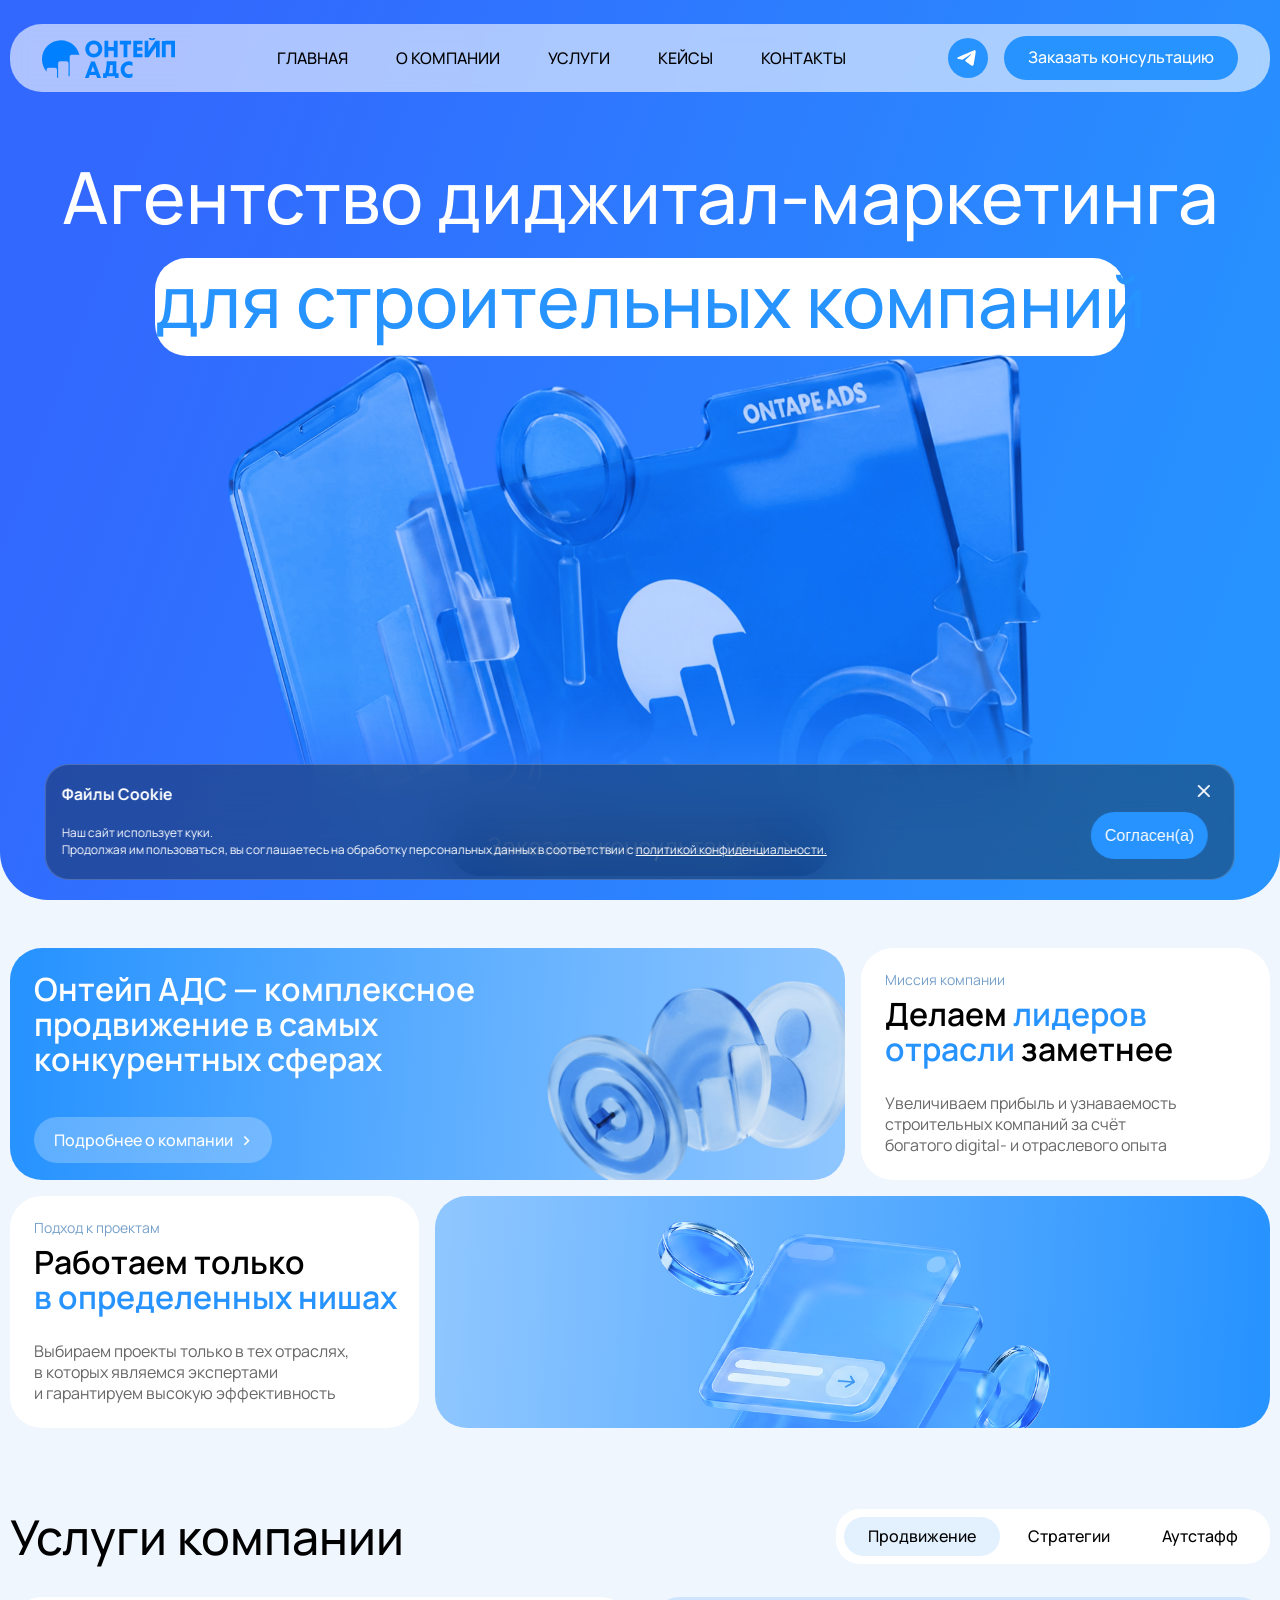
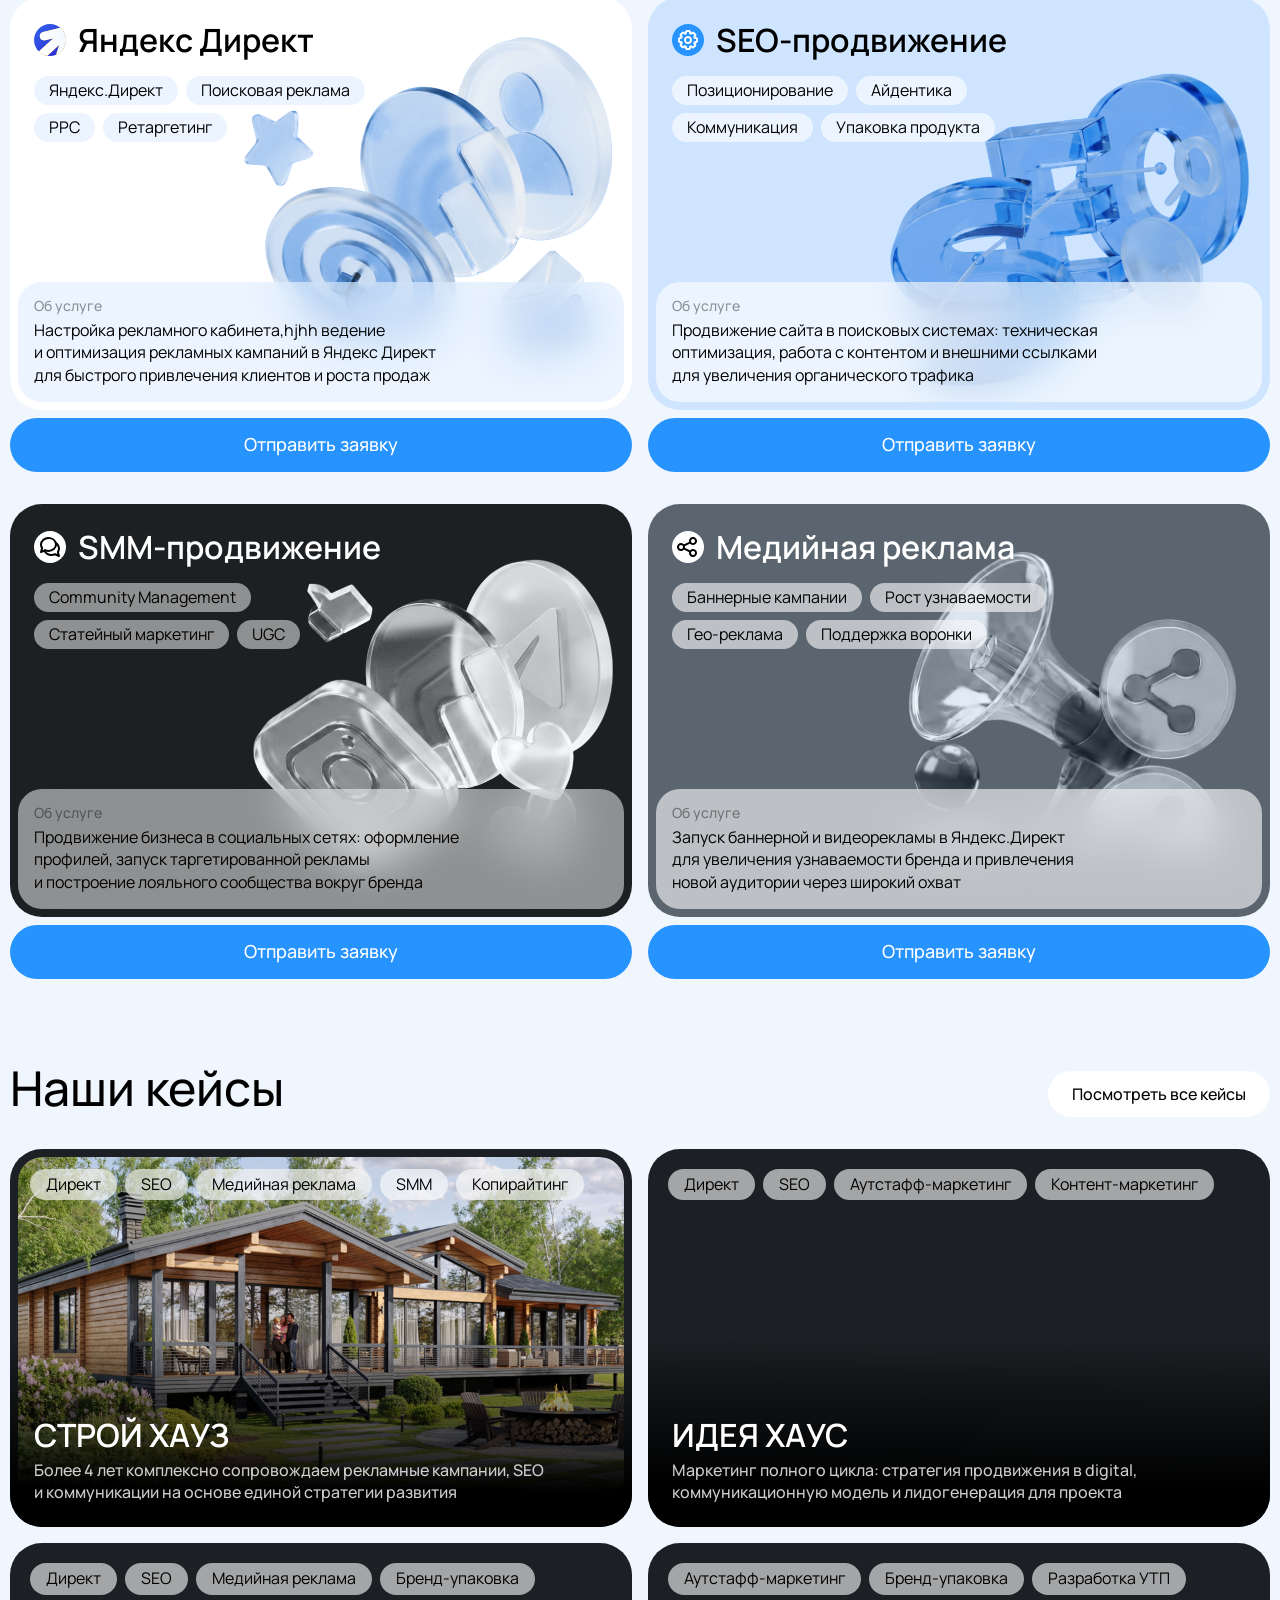
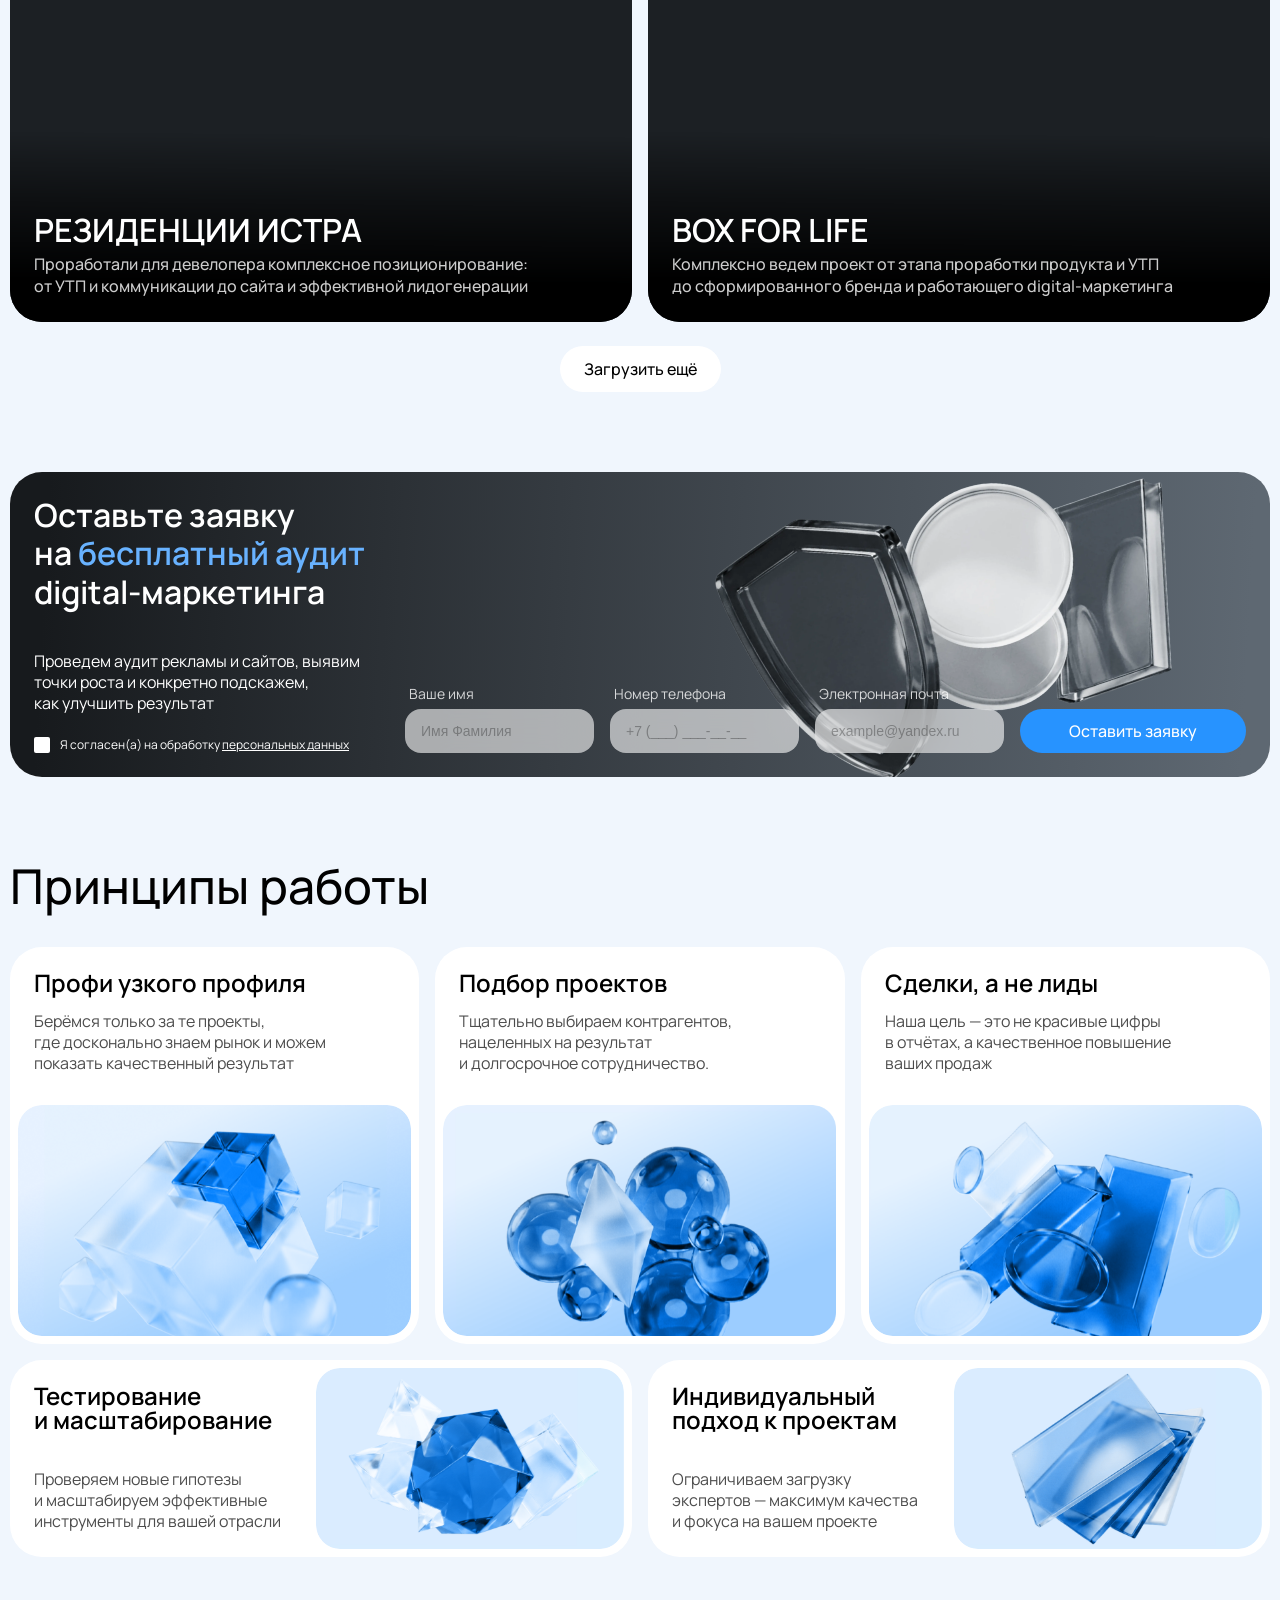
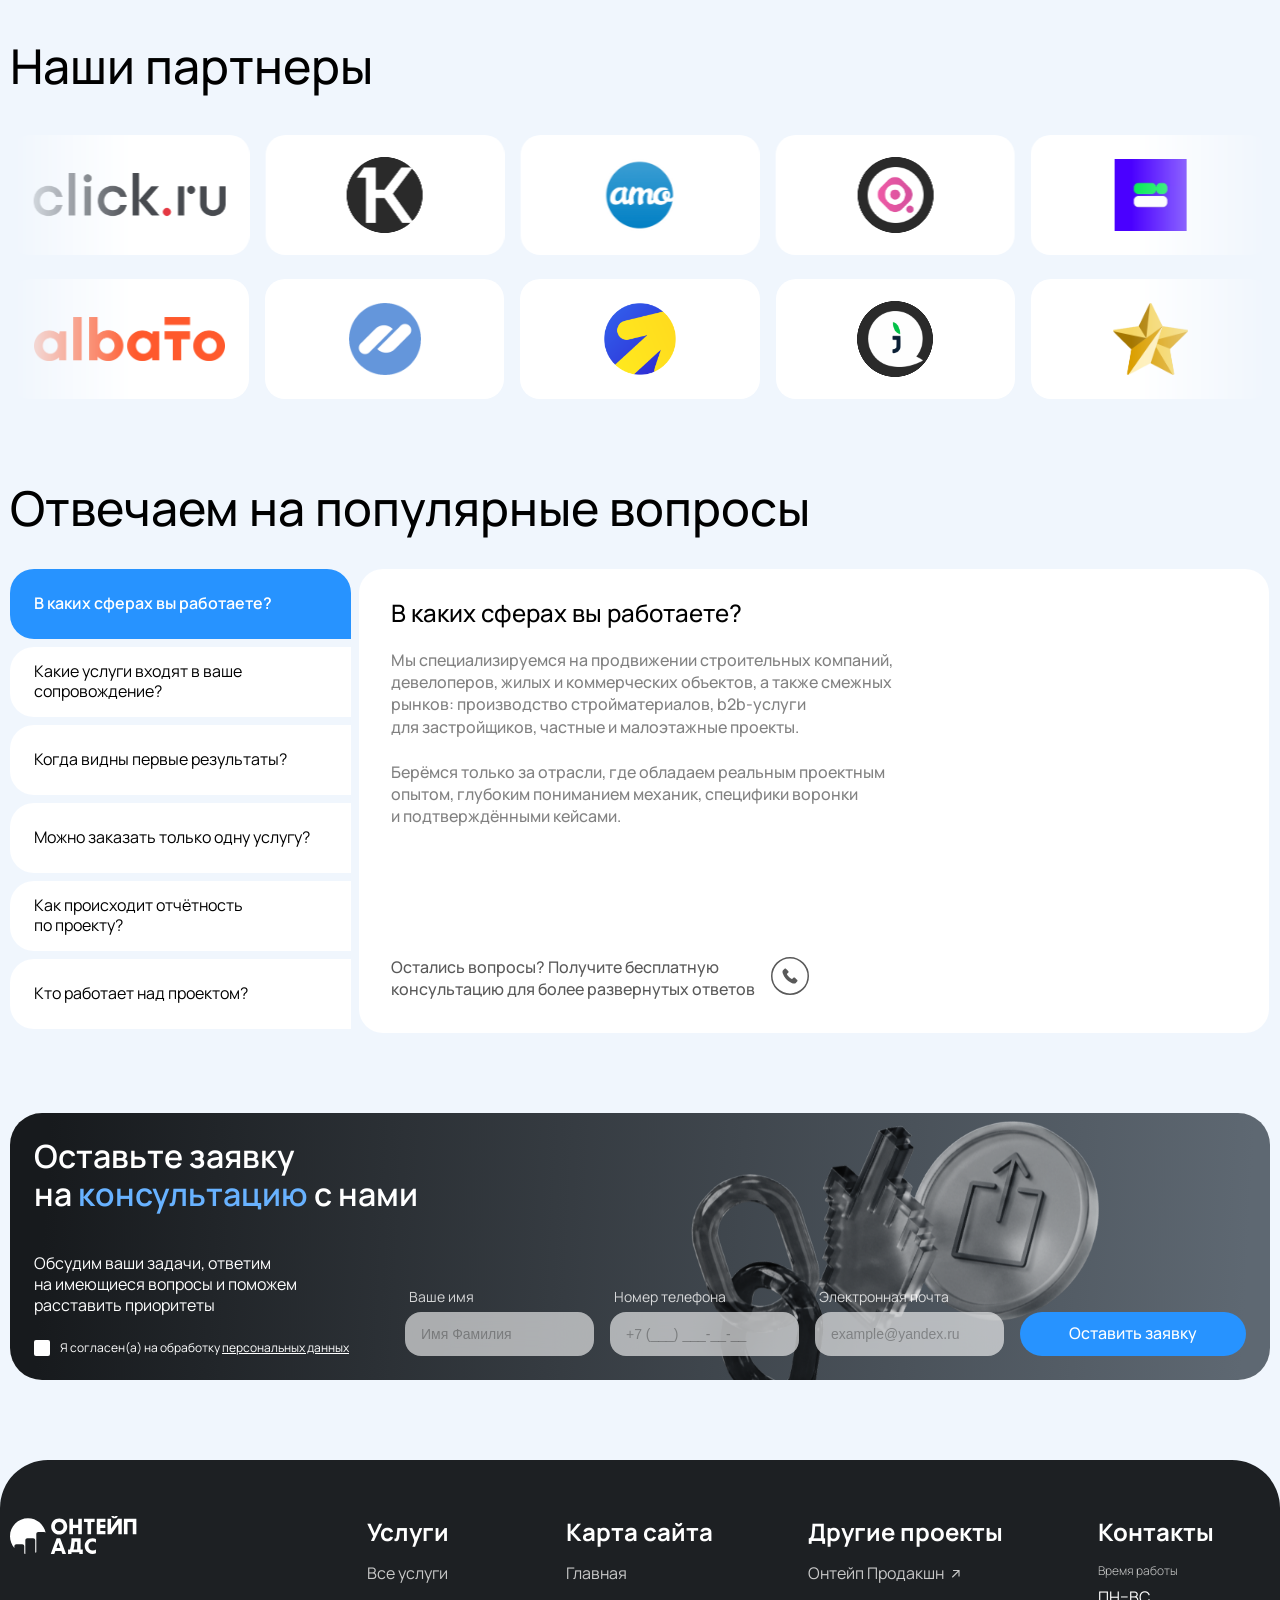
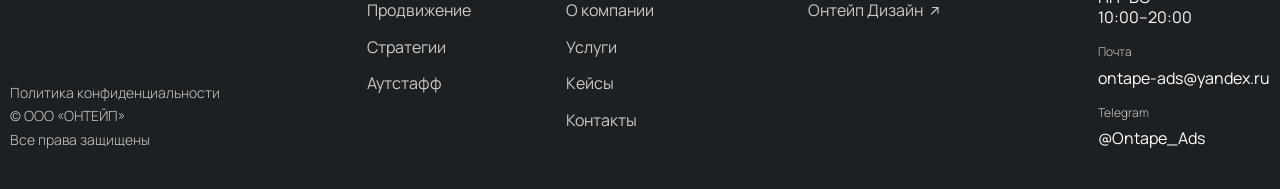
==== commit f840aa01: "new commit" ====
--- a/index.html
+++ b/index.html
@@ -289,7 +289,7 @@
                                     </div>
                                     <div class="services_card__bottom flex_column pad_16">
                                         <h3>Об услуге</h3>
-                                        <p>Настройка рекламного кабинета, ведение и&nbsp;оптимизация рекламных кампаний в
+                                        <p>Настройка рекламного кабинета,hjhh ведение и&nbsp;оптимизация рекламных кампаний в
                                             Яндекс Директ для&nbsp;быстрого привлечения клиентов и роста продаж</p>
                                     </div>
                                 </div>
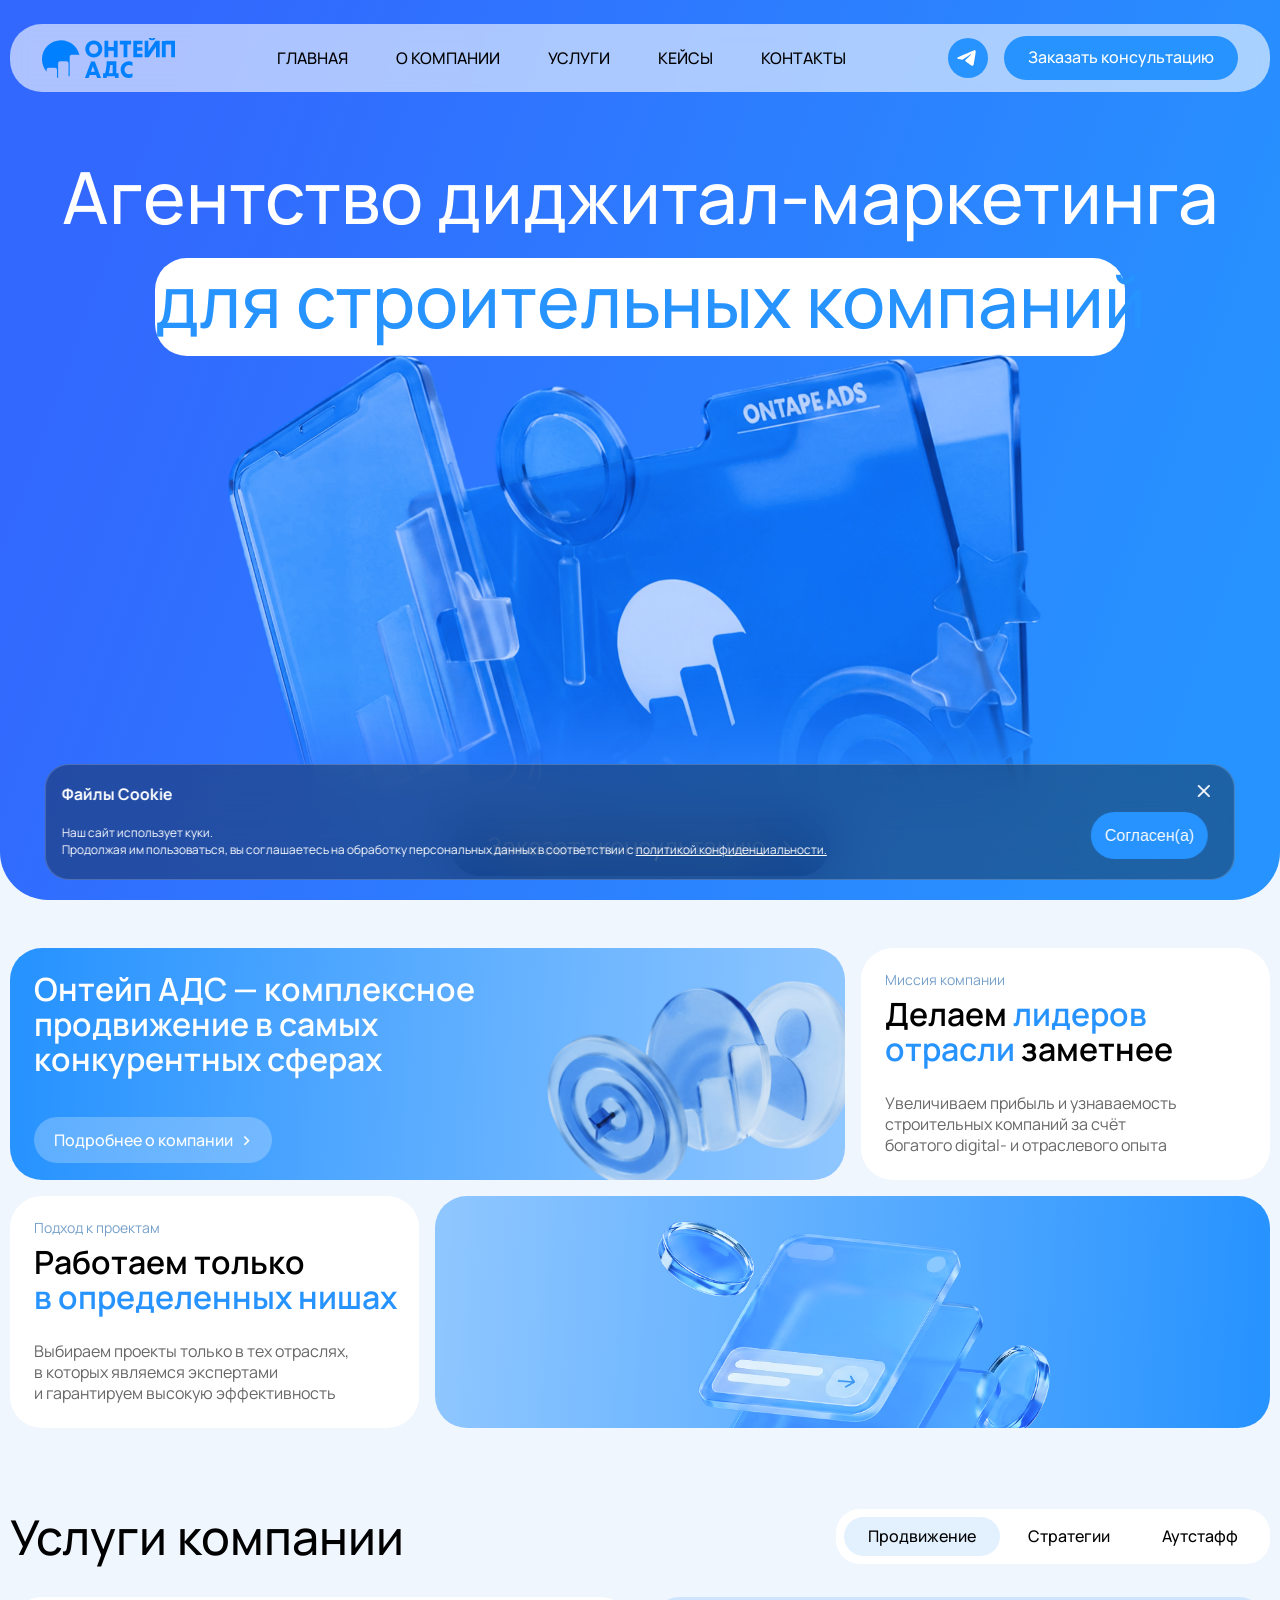
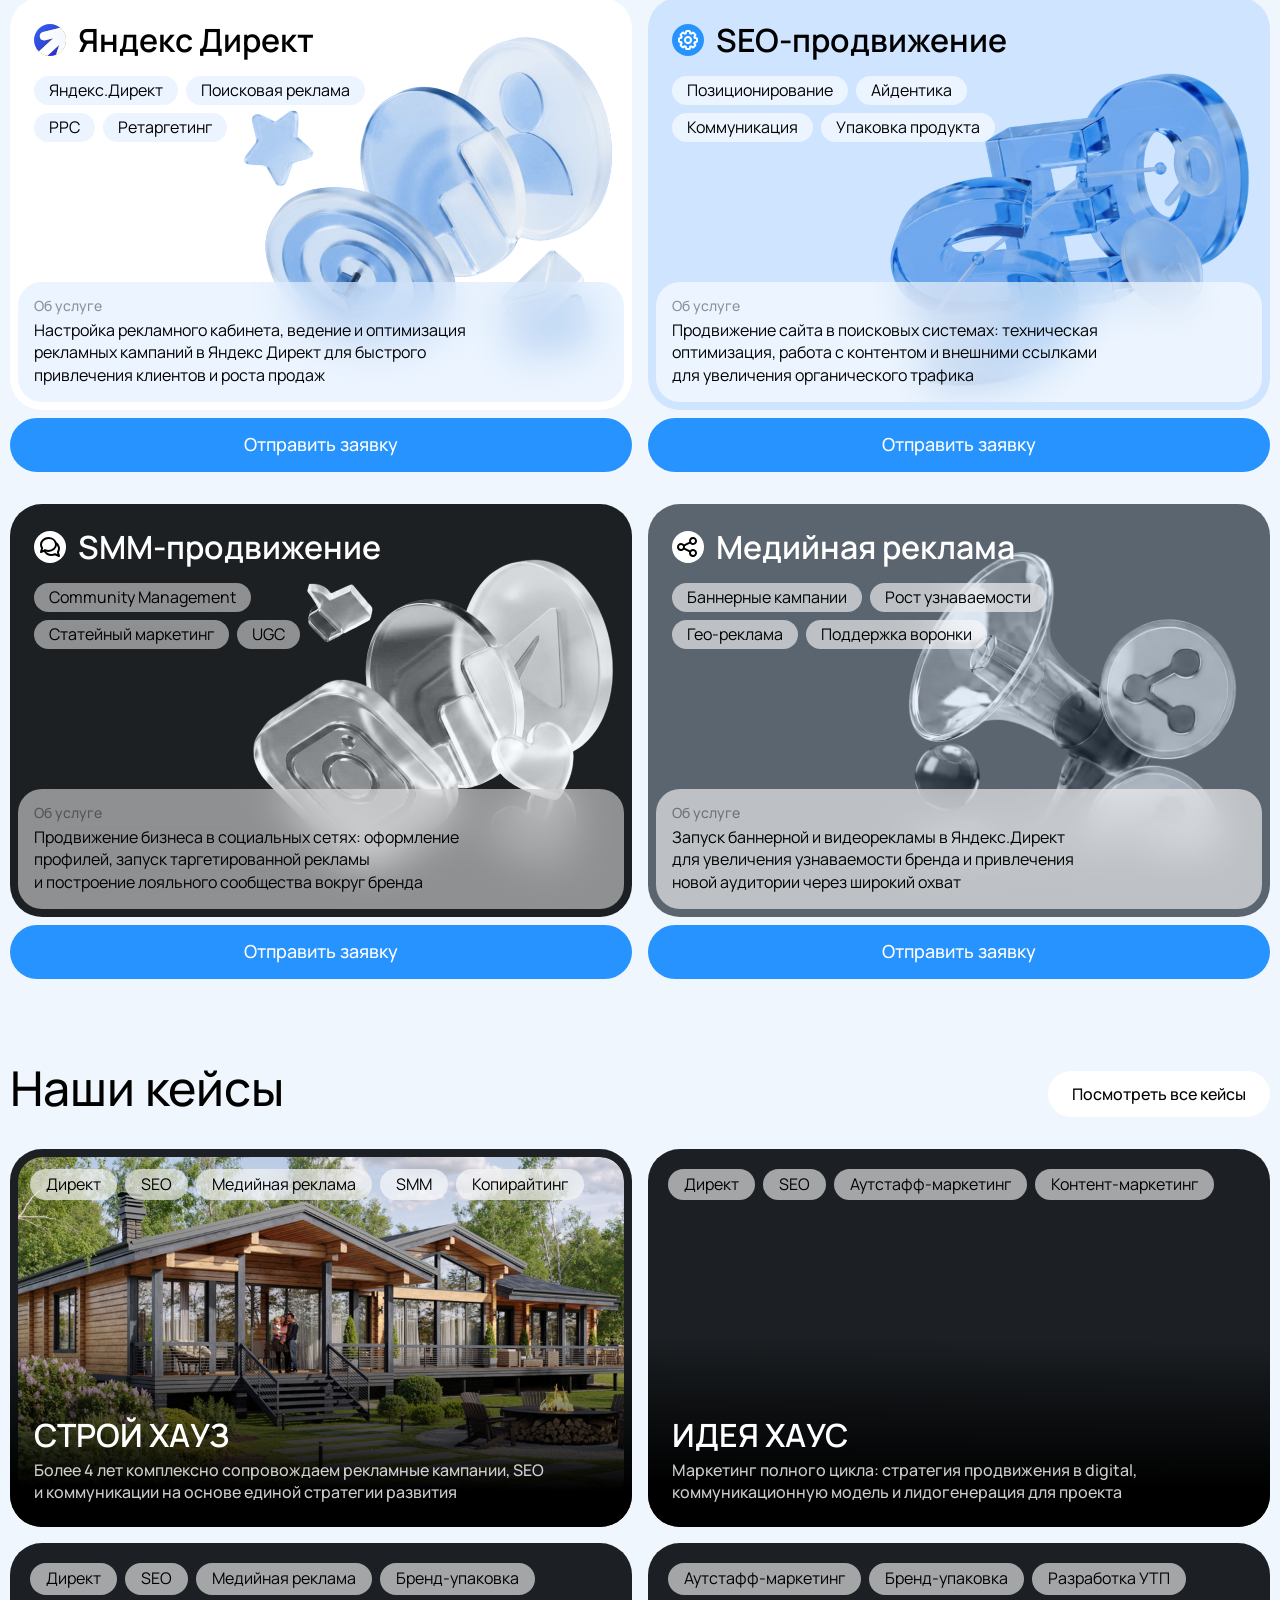
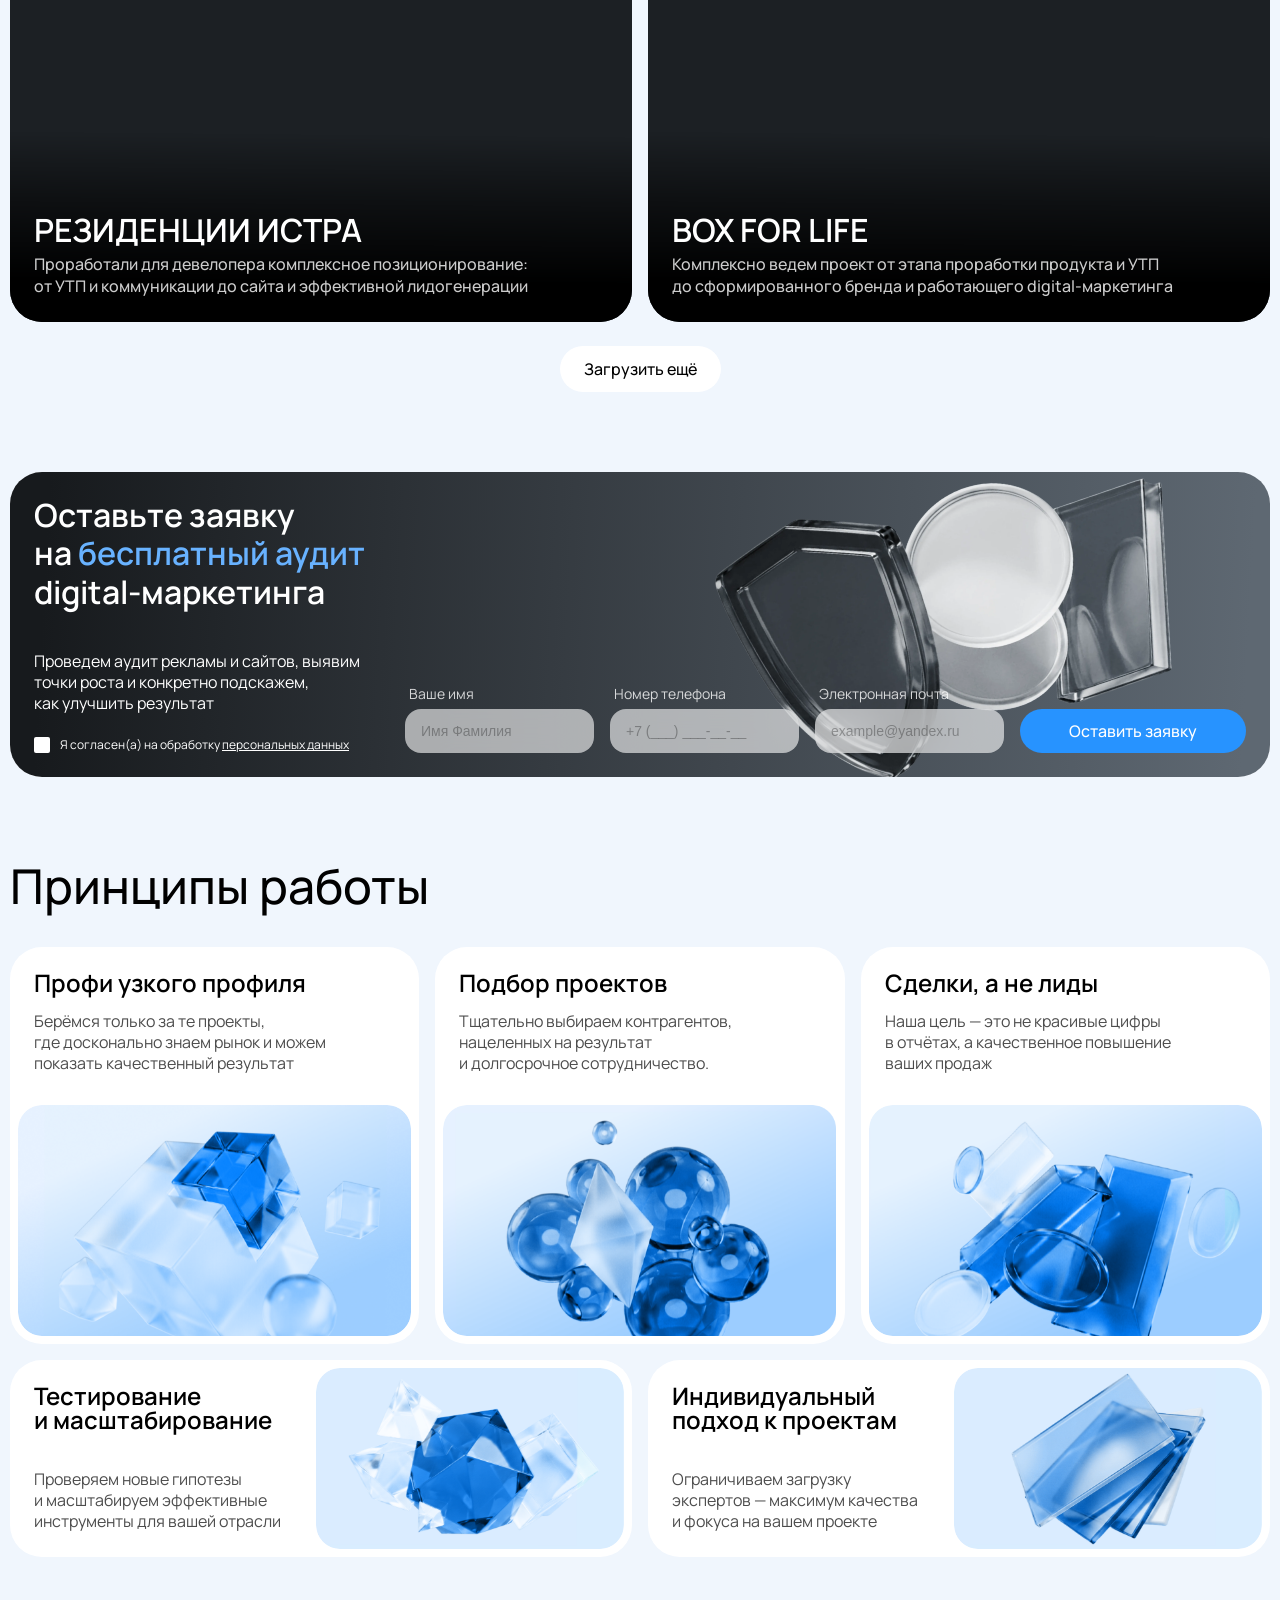
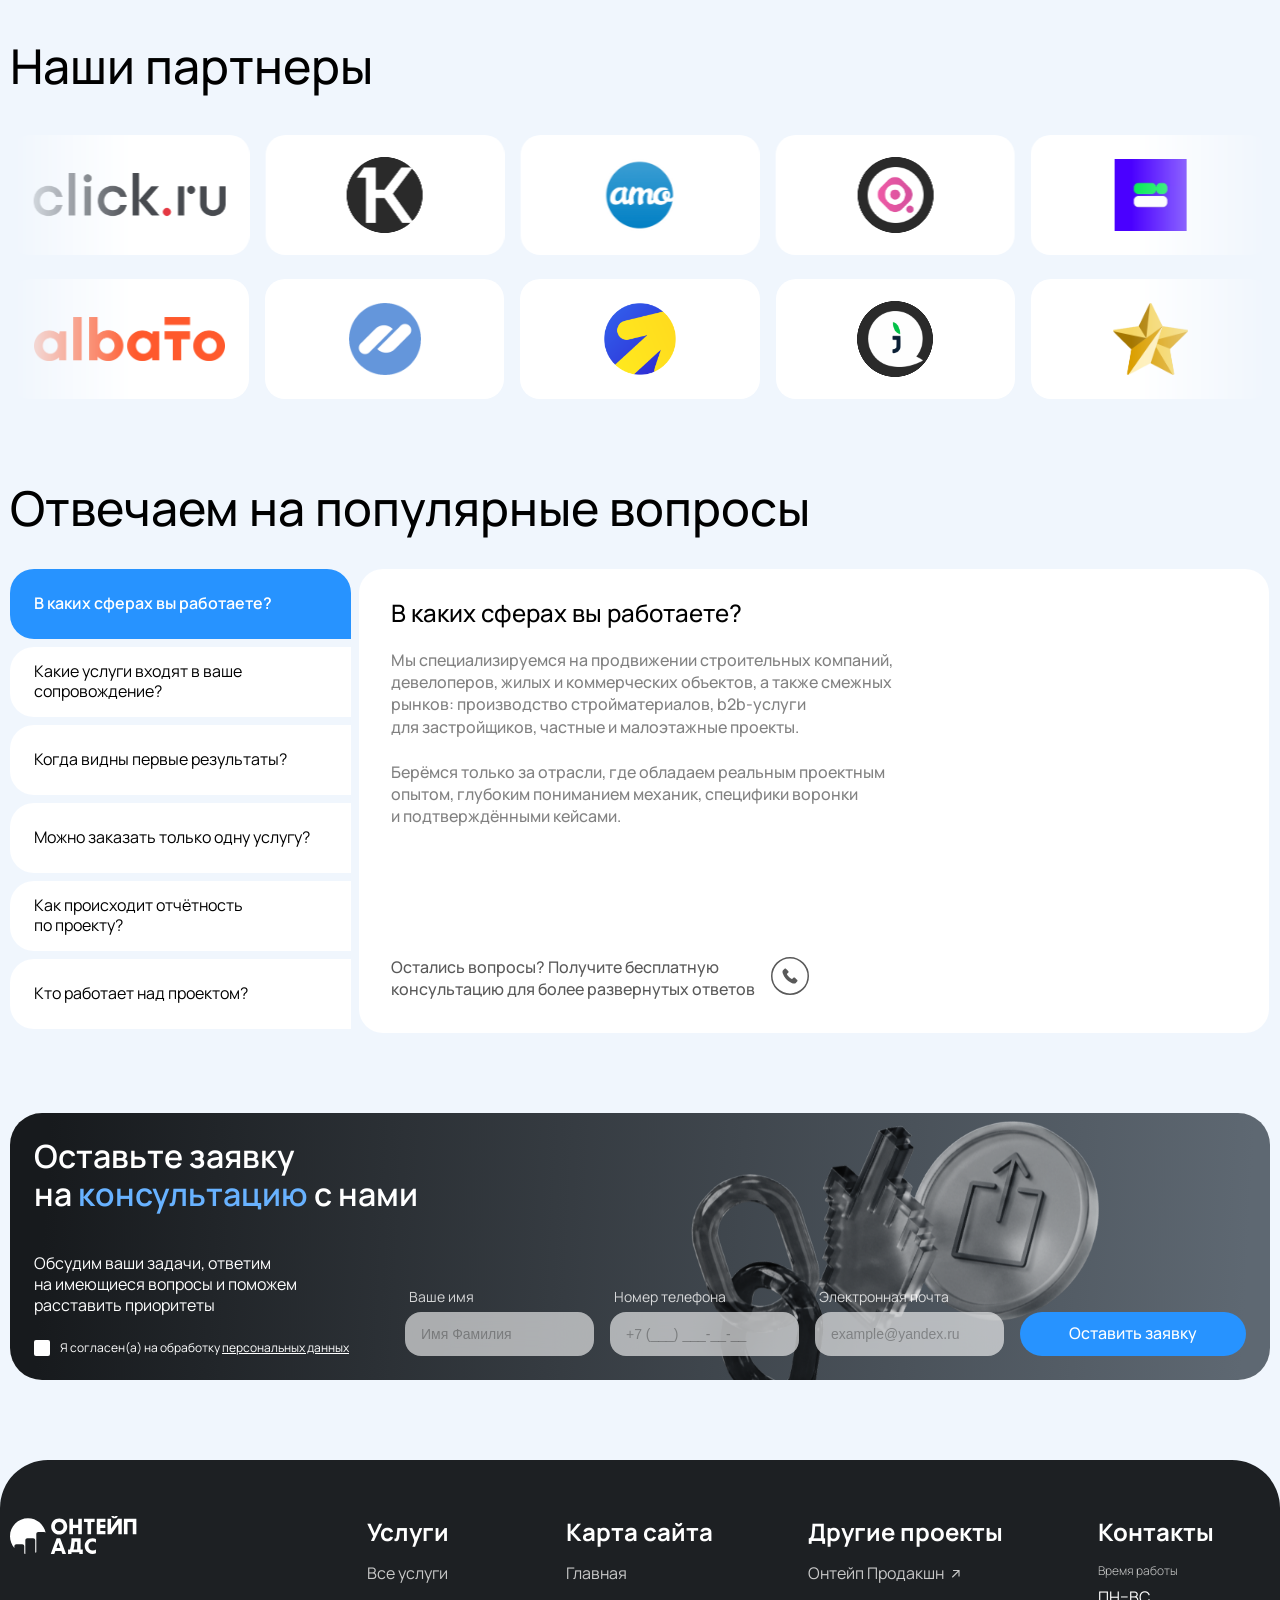
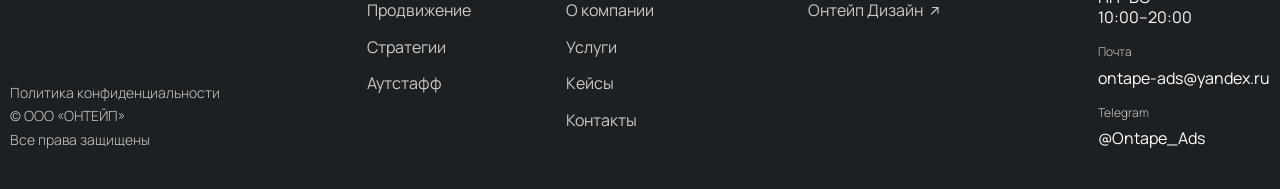
==== commit 2bb78ee1: "new commit" ====
--- a/index.html
+++ b/index.html
@@ -289,8 +289,8 @@
                                     </div>
                                     <div class="services_card__bottom flex_column pad_16">
                                         <h3>Об услуге</h3>
-                                        <p>Настройка рекламного кабинета,hjhh ведение и&nbsp;оптимизация рекламных кампаний в
-                                            Яндекс Директ для&nbsp;быстрого привлечения клиентов и роста продаж</p>
+                                        <p>Настройка рекламного кабинета, ведение и&nbsp;оптимизация рекламных кампаний 
+                                            в&nbsp;Яндекс Директ для&nbsp;быстрого привлечения клиентов и роста продаж</p>
                                     </div>
                                 </div>
                                 <a href="" class="main--btn services_card__btn js-open-modal">Отправить заявку</a>
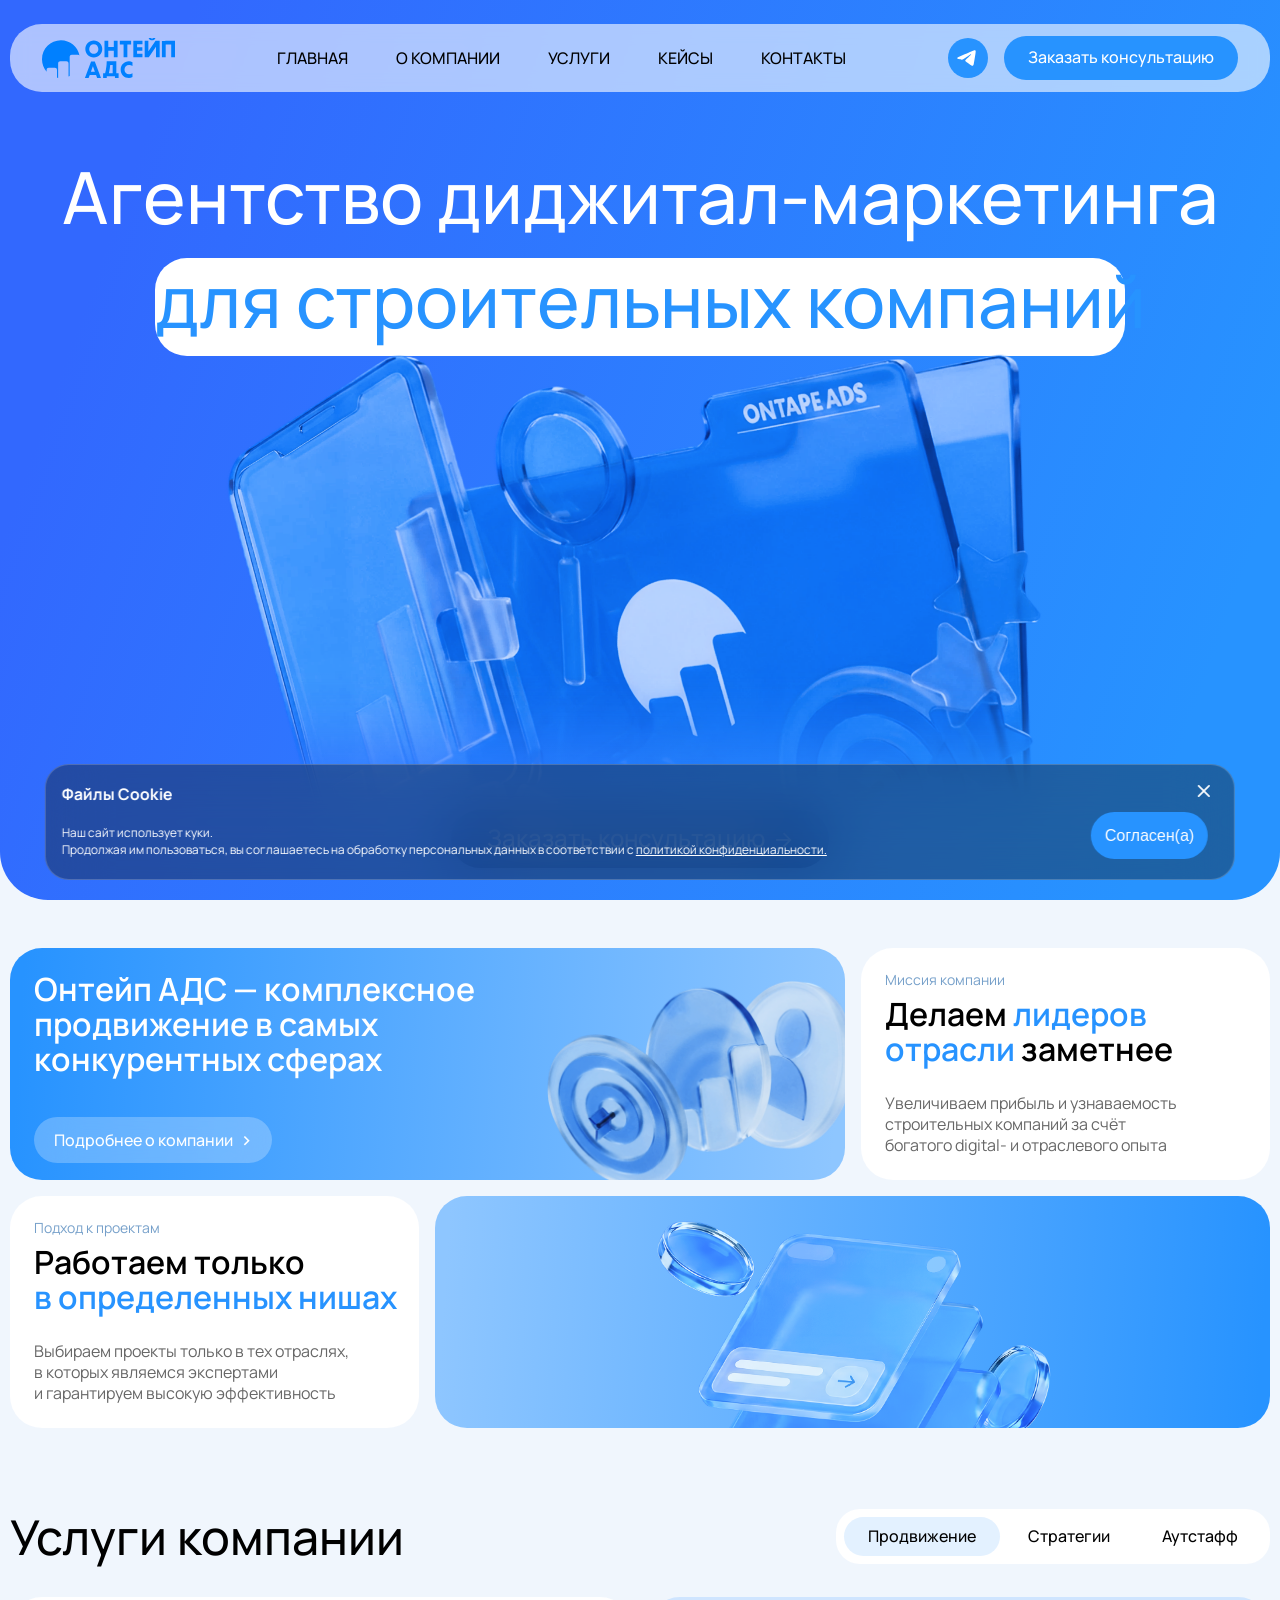
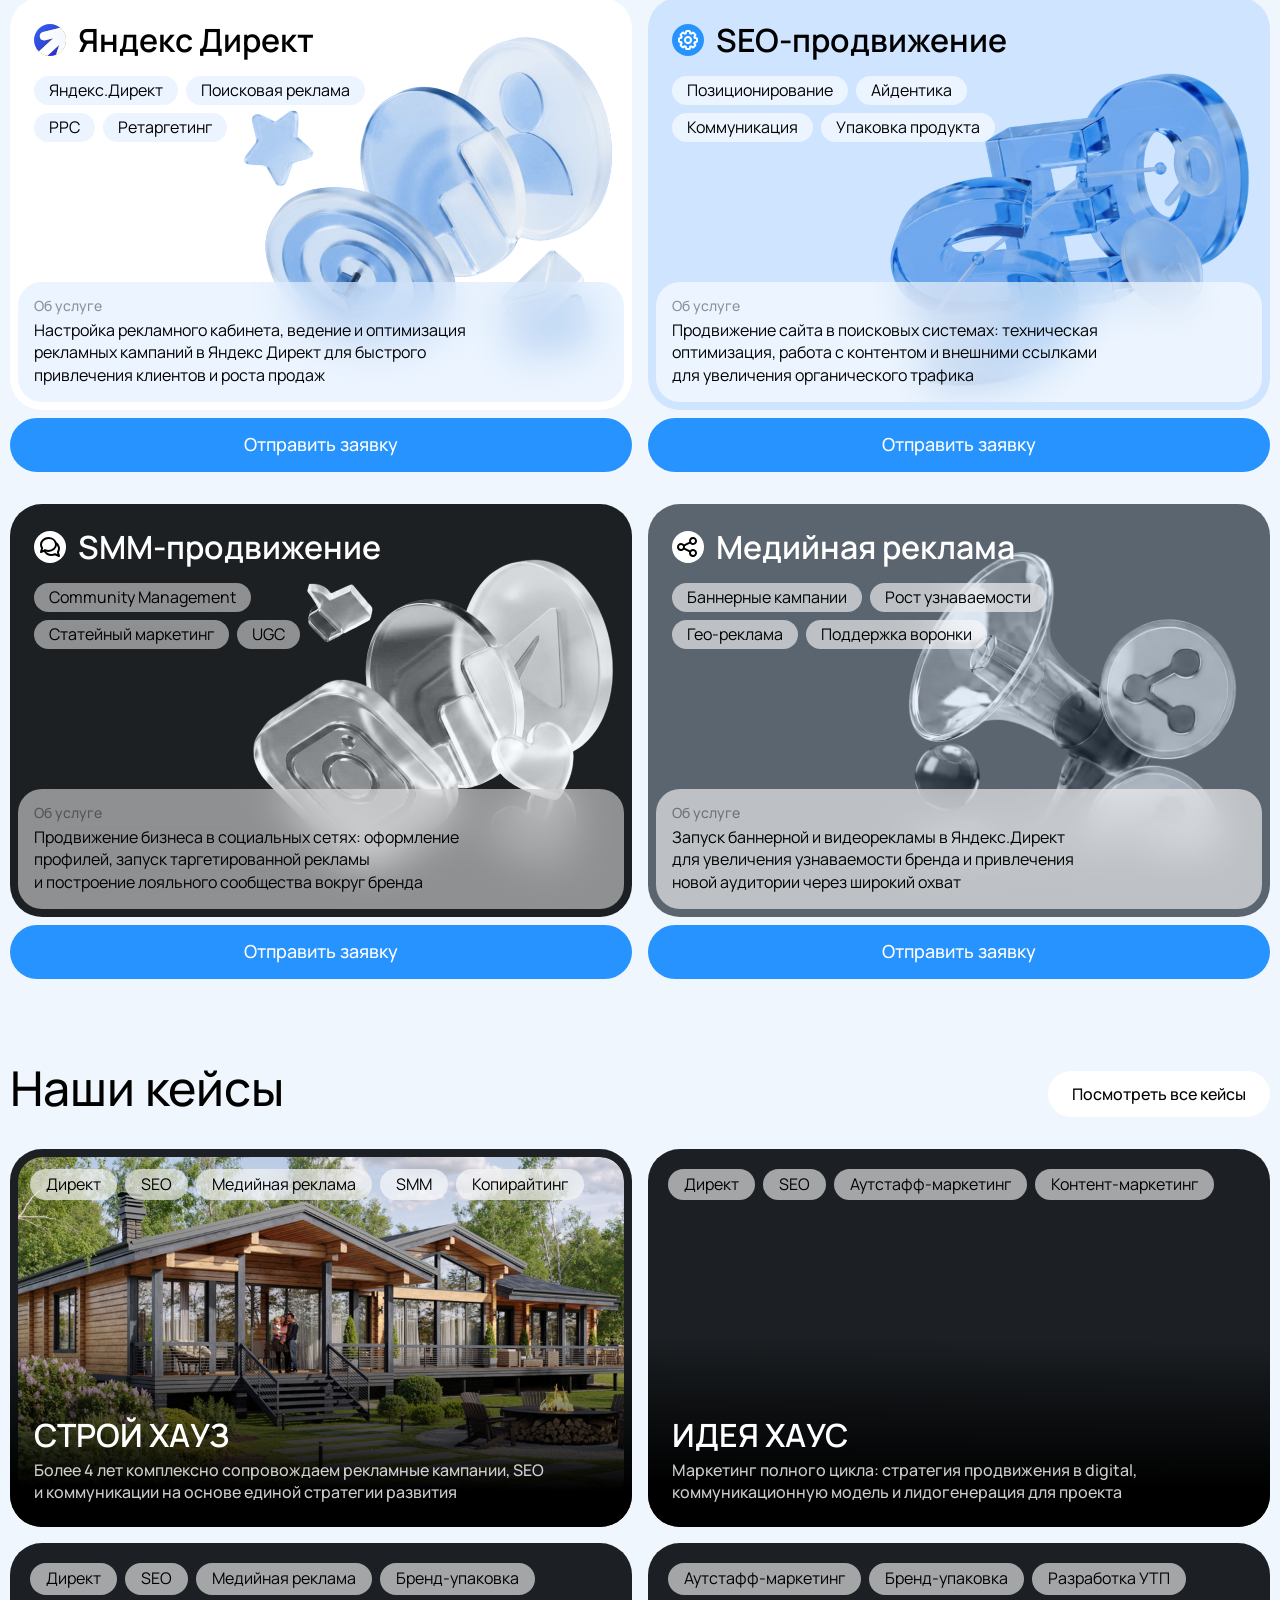
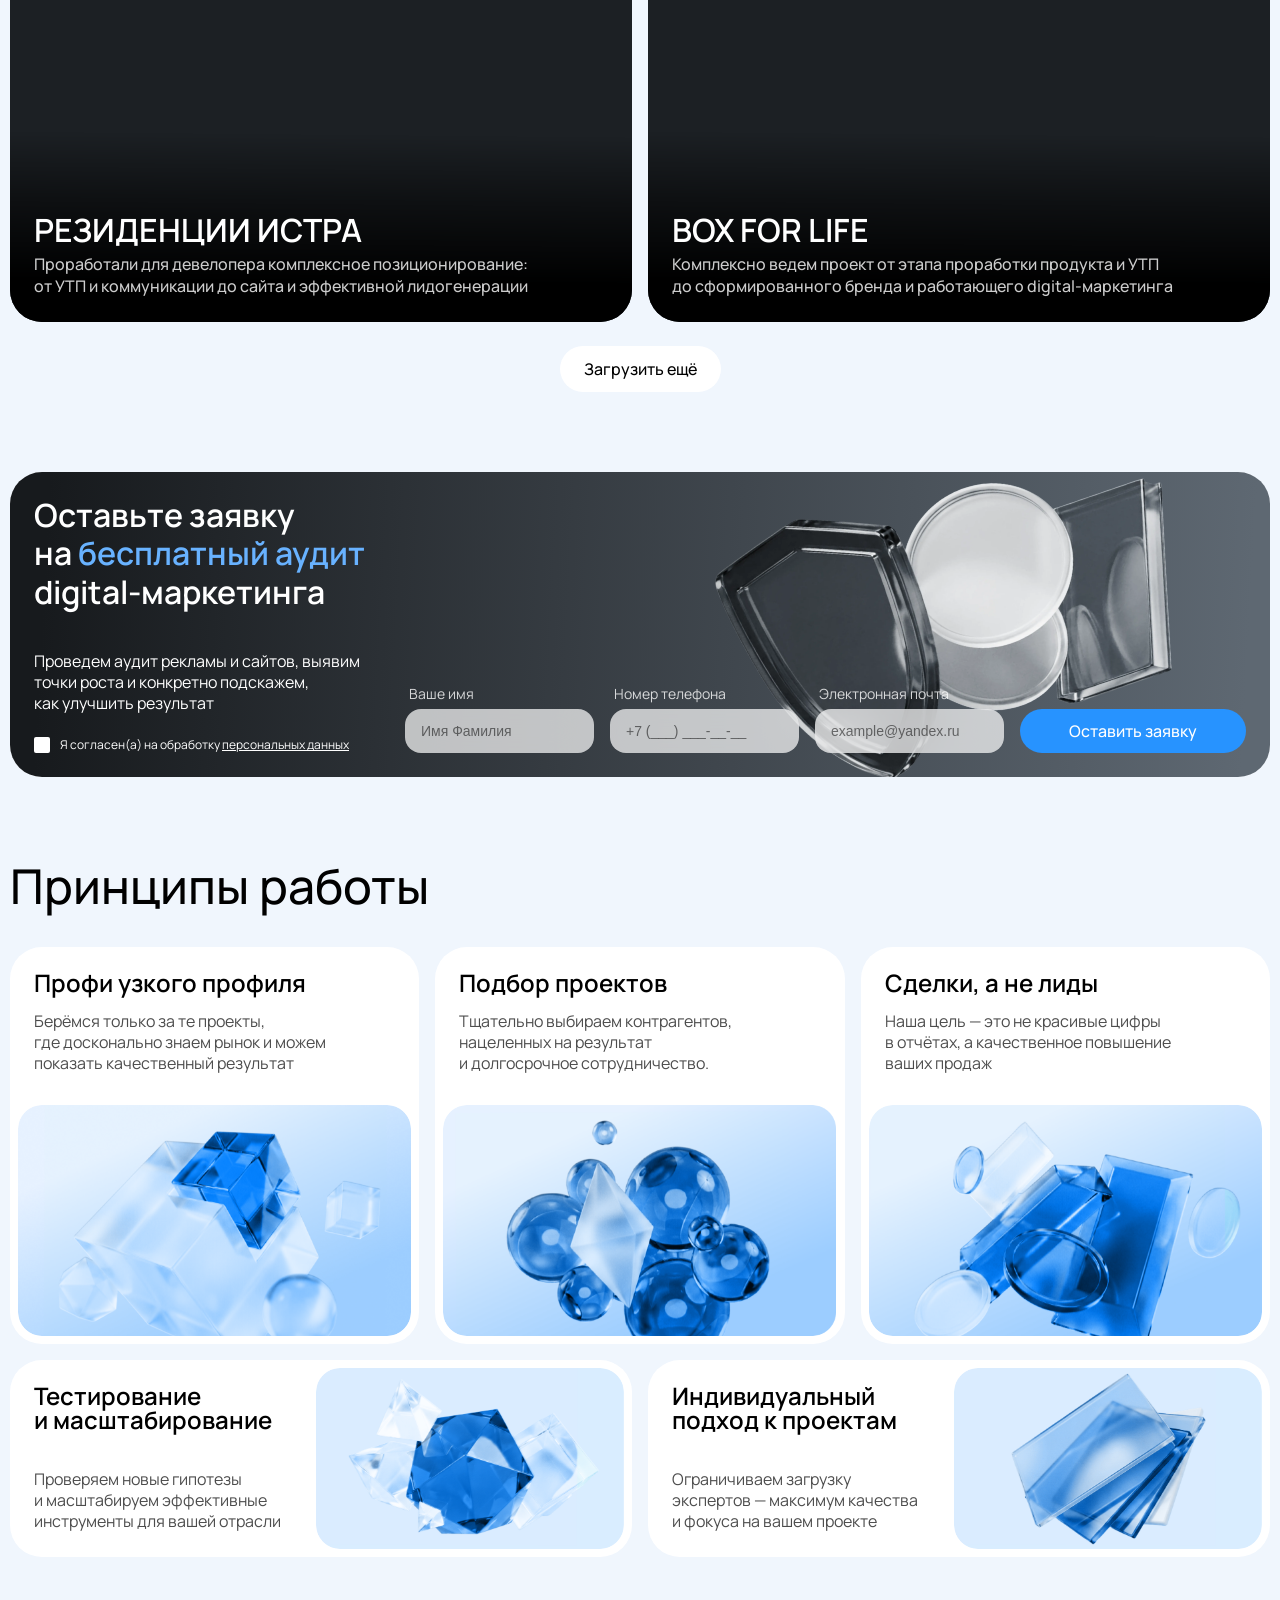
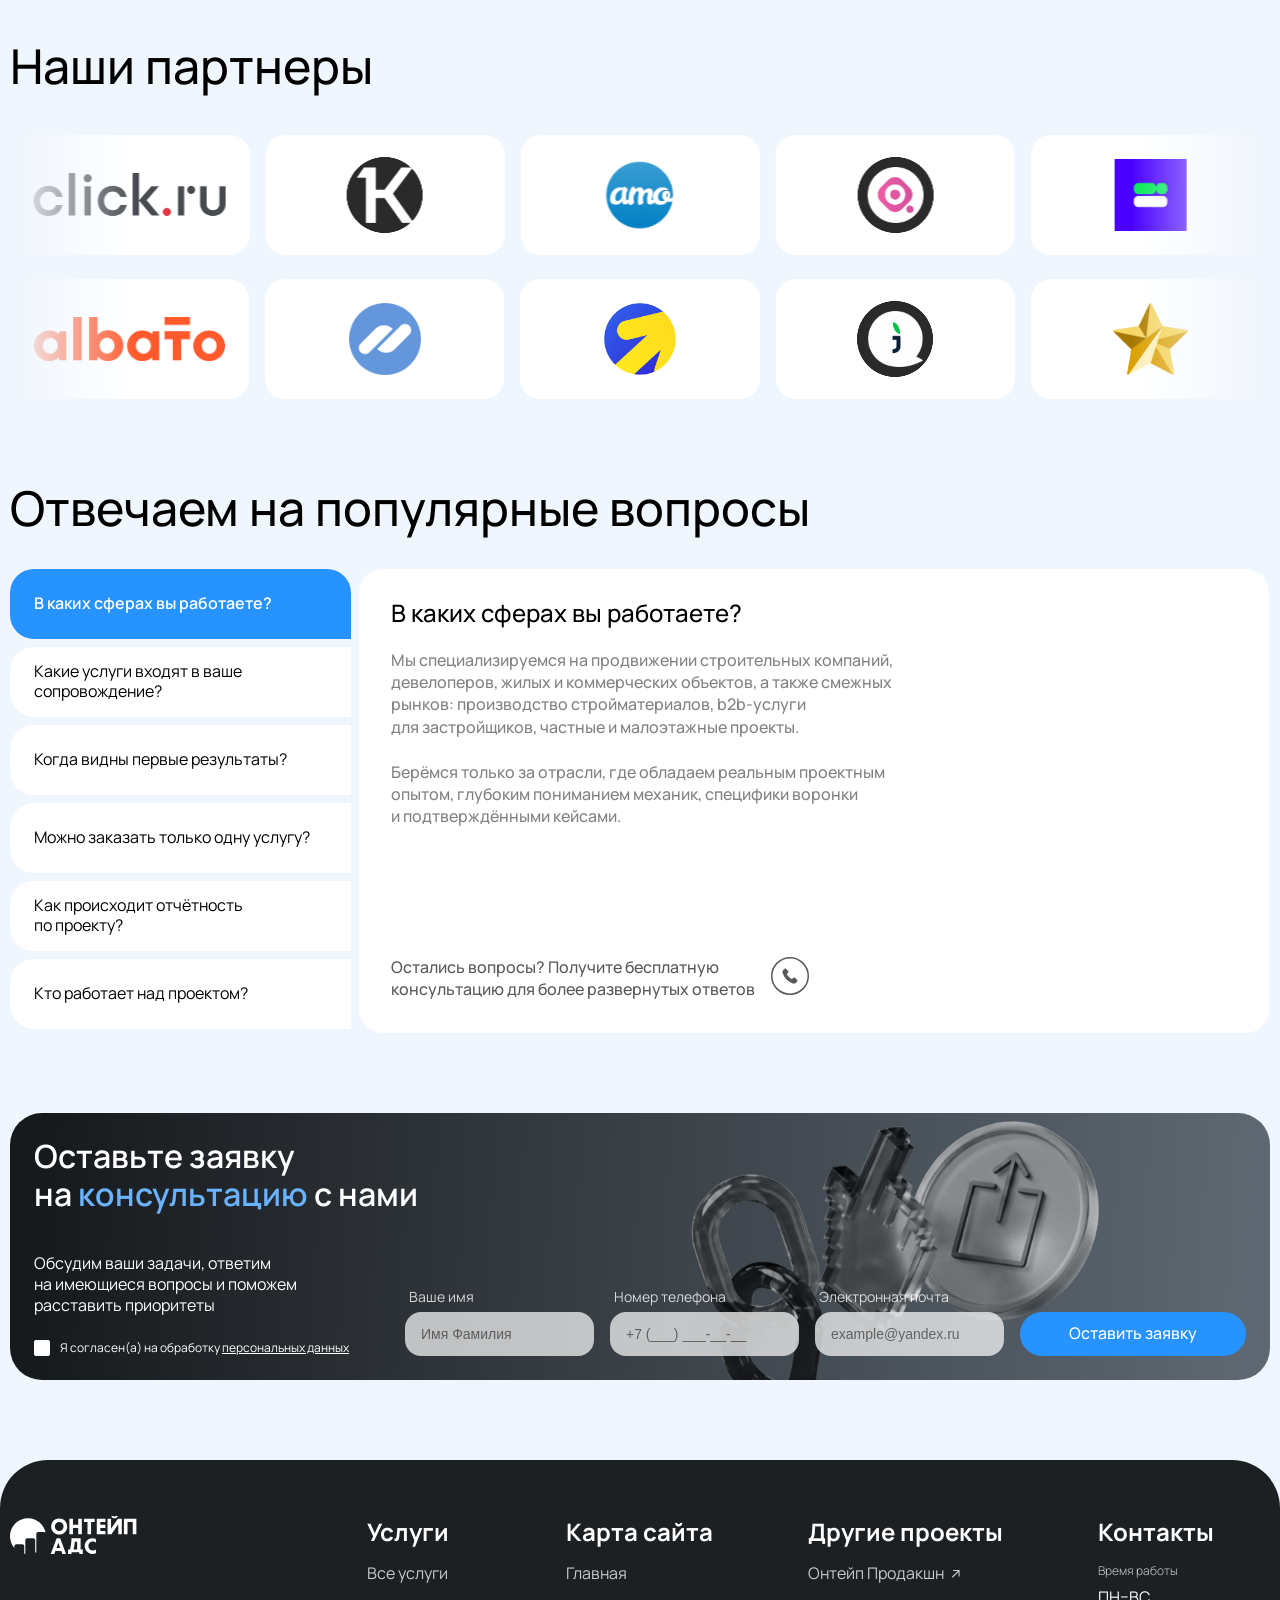
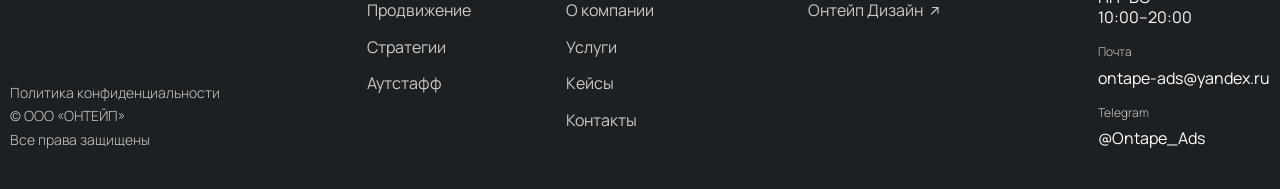
==== commit 5a549045: "new commit" ====
--- a/index.html
+++ b/index.html
@@ -84,11 +84,13 @@
                             коттеджных поселков
                         </span>
                     </div>
+                </div>
+                <div class="banner_main__btn-wrapper">
                     <div class="banner_main__btn flex_row js-open-modal">
                         <a href="">Заказать консультацию</a>
                         <svg width="18" height="18" viewBox="0 0 19 20" fill="none" xmlns="http://www.w3.org/2000/svg">
                             <path d="M9.02079 18.5555L16.5381 11.0382L9.02079 3.52081M16.5381 11.0382H0.751709"
-                                stroke="white" stroke-width="2" />
+                                stroke="currentColor" stroke-width="2" />
                         </svg>
                     </div>
                 </div>
@@ -144,6 +146,7 @@
                 <div class="text_block__v2-title flex_row">
                     <h2 class="title">Услуги компании</h2>
                     <div class="text_block__v2_filters services_f flex_row">
+                        <div class="filter_tab-bg"></div>
                         <a href="#" class="filter_tab active" data-filter="promotion">Продвижение</a>
                         <a href="#" class="filter_tab" data-filter="strategies">Стратегии</a>
                         <a href="#" class="filter_tab" data-filter="outstaff">Аутстафф</a>
@@ -266,6 +269,7 @@
                     <div class="text_block__v2--content grid-2">
                         <div class="text_block__v2_cards">
                             <div class="services_card flex_column">
+                                <a href="#" class="js-open-modal">
                                 <div class="services_card__content card flex_column type-light"
                                     style="background-color: #FFF;">
                                     <div class="card-bg-image">
@@ -293,11 +297,13 @@
                                             в&nbsp;Яндекс Директ для&nbsp;быстрого привлечения клиентов и роста продаж</p>
                                     </div>
                                 </div>
+                                </a>
                                 <a href="" class="main--btn services_card__btn js-open-modal">Отправить заявку</a>
                             </div>
                         </div>
                         <div class="text_block__v2_cards">
                             <div class="services_card flex_column">
+                                <a href="#" class="js-open-modal">
                                 <div class="services_card__content card flex_column"
                                     style="background-color: rgba(207, 229, 255, 1);">
                                     <div class="card-bg-image" style="mix-blend-mode: multiply;">
@@ -330,6 +336,7 @@
                                             с&nbsp;контентом и внешними ссылками для&nbsp;увеличения органического трафика</p>
                                     </div>
                                 </div>
+                                </a>
                                 <a href="" class="main--btn services_card__btn js-open-modal">Отправить заявку</a>
                             </div>
                         </div>
@@ -337,6 +344,7 @@
                     <div class="text_block__v2--content grid-2">
                         <div class="text_block__v2_cards">
                             <div class="services_card flex_column">
+                                <a href="#" class="js-open-modal">
                                 <div class="services_card__content card flex_column"
                                     style="background-color: rgba(29, 32, 35, 1);">
                                     <div class="card-bg-image">
@@ -367,11 +375,13 @@
                                             таргетированной рекламы и&nbsp;построение лояльного сообщества вокруг бренда</p>
                                     </div>
                                 </div>
+                                </a>
                                 <a href="" class="main--btn services_card__btn js-open-modal">Отправить заявку</a>
                             </div>
                         </div>
                         <div class="text_block__v2_cards">
                             <div class="services_card flex_column">
+                                <a href="#" class="js-open-modal">
                                 <div class="services_card__content card flex_column"
                                     style="background-color: rgba(91, 101, 111, 1);">
                                     <div class="card-bg-image">
@@ -404,6 +414,7 @@
                                             бренда и привлечения новой аудитории через широкий охват</p>
                                     </div>
                                 </div>
+                                </a>
                                 <a href="" class="main--btn services_card__btn js-open-modal">Отправить заявку</a>
                             </div>
                         </div>
@@ -414,6 +425,8 @@
                     <div class="text_block__v2--content grid-2">
                         <div class="text_block__v2_cards">
                             <div class="services_card flex_column">
+                                <a href="#" class="js-open-modal">
+
                                 <div class="services_card__content card flex_column type-light"
                                     style="background-color: #FFF;">
                                     <div class="card-bg-image">
@@ -441,11 +454,13 @@
                                             ЦА, анализ рынка и&nbsp;конкурентов, формулировка ключевого сообщения</p>
                                     </div>
                                 </div>
+                                </a>
                                 <a href="" class="main--btn services_card__btn js-open-modal">Отправить заявку</a>
                             </div>
                         </div>
                         <div class="text_block__v2_cards">
                             <div class="services_card flex_column">
+                                <a href="#" class="js-open-modal">
                                 <div class="services_card__content card flex_column"
                                     style="background-color: rgba(207, 229, 255, 1);">
                                     <div class="card-bg-image" style="mix-blend-mode: multiply;">
@@ -478,6 +493,7 @@
                                             фирменного стиля, дизайн носителей и&nbsp;формирование коммуникаций</p>
                                     </div>
                                 </div>
+                                </a>
                                 <a href="" class="main--btn services_card__btn js-open-modal">Отправить заявку</a>
                             </div>
                         </div>
@@ -485,6 +501,8 @@
                     <div class="text_block__v2--content grid-2">
                         <div class="text_block__v2_cards">
                             <div class="services_card flex_column">
+                                <a href="#" class="js-open-modal">
+
                                 <div class="services_card__content card flex_column"
                                     style="background-color: rgba(29, 32, 35, 1);">
                                     <div class="card-bg-image">
@@ -515,11 +533,13 @@
                                             выгод, способных выделить бренд на&nbsp;рынке и привлечь к нему внимание</p>
                                     </div>
                                 </div>
+                                </a>
                                 <a href="" class="main--btn services_card__btn js-open-modal">Отправить заявку</a>
                             </div>
                         </div>
                         <div class="text_block__v2_cards">
                             <div class="services_card flex_column">
+                                <a href="#" class="js-open-modal">
                                 <div class="services_card__content card flex_column"
                                     style="background-color: rgba(91, 101, 111, 1);">
                                     <div class="card-bg-image">
@@ -552,6 +572,7 @@
                                             публикаций и&nbsp;их&nbsp;размещение для&nbsp;вовлечения и удержания ЦА</p>
                                     </div>
                                 </div>
+                                </a>
                                 <a href="" class="main--btn services_card__btn js-open-modal">Отправить заявку</a>
                             </div>
                         </div>
@@ -562,6 +583,8 @@
                     <div class="text_block__v2--content grid-2">
                         <div class="text_block__v2_cards">
                             <div class="services_card flex_column">
+                                <a href="#" class="js-open-modal">
+
                                 <div class="services_card__content card flex_column type-light"
                                     style="background-color: #FFF;">
                                     <div class="card-bg-image">
@@ -590,11 +613,13 @@
                                         </p>
                                     </div>
                                 </div>
+                                </a>
                                 <a href="" class="main--btn services_card__btn js-open-modal">Отправить заявку</a>
                             </div>
                         </div>
                         <div class="text_block__v2_cards">
                             <div class="services_card flex_column">
+                                <a href="#" class="js-open-modal">
                                 <div class="services_card__content card flex_column"
                                     style="background-color: rgba(207, 229, 255, 1);">
                                     <div class="card-bg-image" style="mix-blend-mode: multiply;">
@@ -625,6 +650,7 @@
                                             составление медиаплана и&nbsp;контроль выполнения задач</p>
                                     </div>
                                 </div>
+                                </a>
                                 <a href="" class="main--btn services_card__btn js-open-modal">Отправить заявку</a>
                             </div>
                         </div>
@@ -632,6 +658,7 @@
                     <div class="text_block__v2--content grid-2">
                         <div class="text_block__v2_cards">
                             <div class="services_card flex_column">
+                                <a href="#" class="js-open-modal">
                                 <div class="services_card__content card flex_column"
                                     style="background-color: rgba(29, 32, 35, 1);">
                                     <div class="card-bg-image">
@@ -664,11 +691,13 @@
                                             с&nbsp;акцентом на функциональность, удобство и&nbsp;визуальную привлекательность</p>
                                     </div>
                                 </div>
+                                </a>
                                 <a href="" class="main--btn services_card__btn js-open-modal">Отправить заявку</a>
                             </div>
                         </div>
                         <div class="text_block__v2_cards">
                             <div class="services_card flex_column">
+                                <a href="#" class="js-open-modal">
                                 <div class="services_card__content card flex_column"
                                     style="background-color: rgba(91, 101, 111, 1);">
                                     <div class="card-bg-image">
@@ -702,6 +731,7 @@
                                         </p>
                                     </div>
                                 </div>
+                                </a>
                                 <a href="" class="main--btn services_card__btn js-open-modal">Отправить заявку</a>
                             </div>
                         </div>
@@ -1383,7 +1413,9 @@
             </footer>
             <div class="close-popup" id="popupModal">
                 <div class="close-popup__form flex_column">
-                    <h2>Оставить заявку</h2>
+                    <h2>Оставить заявку
+                        на&nbsp;консультацию
+                    </h2>
                     <div class="close-popup__form_clos" id="closePopupBtn"></div>
                     <form action="">
                         <div class="input-group">
--- a/assets/css/style.css
+++ b/assets/css/style.css
@@ -453,11 +453,12 @@
     letter-spacing: 0%;
     font-weight: 500;
     text-decoration: none;
-    transition: opacity 0.3s ease;
+    transition: 0.3s ease;
 }
 
 .nav__link:hover {
-    opacity: 0.7;
+    color: #fff;
+    transition: 0.3s ease;
 }
 
 .header__right {
@@ -488,6 +489,13 @@
     height: 44px;
     display: flex;
     align-items: center;
+    transition: 0.5s ease;
+}
+
+.header__right_btn:hover {
+    color: #0080FF;
+    background: #fff;
+    transition: 0.5s ease;
 }
 
 .burger-btn {
@@ -602,7 +610,6 @@
     padding: 0 16px;
     margin-top: 0;
     height: 100%;
-    margin-bottom: 24px;
 }
 
 .title-sub {
@@ -637,7 +644,7 @@
     font-weight: 500;
     font-size: 72px;
     line-height: 120%;
-    letter-spacing: -4%;
+    letter-spacing: -2%;
     text-align: center;
     white-space: nowrap;
     width: 970px;
@@ -654,7 +661,18 @@
     -webkit-backdrop-filter: blur(20px);
     padding: 16px 36px;
     border-radius: 32px;
-}
+    cursor: pointer;
+    color: #fff;
+    margin-bottom: 32px;
+    transition: 0.5s ease;
+}
+
+.banner_main__btn:hover{
+    color: #0080FF;
+    background: #fff;
+    transition: 0.5s ease;
+}
+
 
 .banner_main__btn a {
     font-weight: 500;
@@ -662,6 +680,11 @@
     line-height: 100%;
     letter-spacing: 2%;
     padding-bottom: 2px;
+     color: currentColor;  
+}
+
+.banner_main__btn svg {
+    color: currentColor;      
 }
 
 .banner_img {
@@ -875,6 +898,13 @@
     text-decoration: none;
     width: fit-content;
     letter-spacing: 2%;
+    transition: 0.5s ease;
+}
+
+.text_block__v1__card_content a:hover {
+    color: #0080FF;
+    background: #fff;
+    transition: 0.5s ease;
 }
 
 .text_block__v1__card_content a::after {
@@ -894,6 +924,24 @@
     background: rgba(255, 255, 255, 1);
     padding: 8px;
     border-radius: 24px;
+    position: relative;
+}
+
+.filter_tab-bg {
+    position: absolute;
+    top: 8px;
+    left: 0;
+    height: calc(100% - 16px);
+    background-color: #E3F1FF;
+    border-radius: 24px;
+    transition: transform 0.45s cubic-bezier(0.25, 0.46, 0.45, 0.94),
+        width 0.45s cubic-bezier(0.25, 0.46, 0.45, 0.94);
+    z-index: 0;
+    pointer-events: none;
+    opacity: 0;
+}
+.filter_tab-bg.is-ready {
+    opacity: 1;
 }
 
 .text_block__v2__cards {
@@ -913,12 +961,13 @@
     letter-spacing: 0%;
     text-align: center;
     padding: 10px 24px;
-}
-
-.filter_tab.active {
-    background-color: #E3F1FF;
+    transition: 0.5s ease;
     border-radius: 24px;
-}
+    position: relative;
+    z-index: 1;
+}
+
+
 
 .text_block__v2--content {
     gap: 16px;
@@ -1310,7 +1359,7 @@
 
 .form_input {
     padding: 12px 16px;
-    background: rgba(255, 255, 255, 0.6);
+    background: rgba(255, 255, 255, 0.7);
     backdrop-filter: blur(20px);
     -webkit-backdrop-filter: blur(20px);
     color: black;
@@ -1324,7 +1373,7 @@
 }
 
 .form_input::placeholder {
-    color: rgba(0, 0, 0, 0.4);
+    color: rgba(0, 0, 0, 0.7);
     opacity: 0.74;
 }
 
@@ -1788,9 +1837,9 @@
 }
 
 .text_block__v8_subtitle {
-    font-size: 16px;
+    color: #76A0CA;
+    font-size: 14px;
     line-height: 120%;
-    letter-spacing: 0.02em;
     padding-bottom: 8px;
     font-weight: 500;
 }
@@ -1812,7 +1861,7 @@
 .text_block__v8_text {
     font-size: 16px;
     line-height: 140%;
-    font-weight: 500;
+    font-weight: 400;
     white-space: pre-line;
 }
 
@@ -2299,6 +2348,13 @@
     line-height: 130%;
     letter-spacing: 2%;
     color: rgba(201, 201, 201, 1);
+    transition: 0.5s ease;
+}
+
+.footer_right a:hover {
+    color: rgba(201, 201, 201, 0.6);
+    transition: 0.5s ease;
+
 }
 
 .footer_block4__group {
@@ -2521,6 +2577,12 @@
     transition: 0.5s ease;
     margin-top: 12px;
     line-height: 122%;
+}
+
+.close-popup__form button:hover {
+    color: #0080FF;
+    background: #fff !important;
+    transition: 0.5s ease;
 }
 
 button[type="submit"]:hover {
@@ -2757,8 +2819,8 @@
     }
 
     .banner_main--contacts .banner_img img {
-        mask-image: linear-gradient(0, transparent 20%, #ffffff 40%);
-        -webkit-mask-image: linear-gradient(0, transparent 20%, #ffffff 76%);
+        mask-image: linear-gradient(0, transparent 45%, #ffffff 60%) !important;
+        -webkit-mask-image: linear-gradient(0, transparent 45%, #ffffff 60%) !important;
     }
 
     .banner_main--services .banner_img {
@@ -2832,16 +2894,16 @@
     }
 
     .banner_main--contacts .banner_img {
-        padding-top: 694px;
+        padding-top: 680px;
     }
 
     .banner_main--contacts .banner_img img {
-        max-height: calc(100% - 295px);
+        max-height: calc(100% - 231px);
     }
 
     .banner_main--contacts .banner_img img {
-        mask-image: linear-gradient(0, transparent 50%, #ffffff 76%);
-        -webkit-mask-image: linear-gradient(0, transparent 50%, #ffffff 76%);
+        mask-image: linear-gradient(0, transparent 45%, #ffffff 60%);
+        -webkit-mask-image: linear-gradient(0, transparent 45%, #ffffff 60%);
     }
 
     .banner_img {
@@ -3666,9 +3728,6 @@
         border-radius: 0 0 32px 32px;
     }
 
-    .banner_main__content {
-        margin-bottom: 16px;
-    }
 
     .banner_main--cases .banner_img {
         padding-top: 200px;
@@ -3701,6 +3760,7 @@
         gap: 6px;
         padding: 14px 24px;
         border-radius: 24px;
+         margin-bottom: 16px;
     }
 
     .banner_main__btn a {
@@ -4333,7 +4393,7 @@
     }
 
     .form-bg-image.form1 {
-        left: 50%;
+        left: 53%;
         transform: translateX(-50%) rotate(-6deg);
     }
 
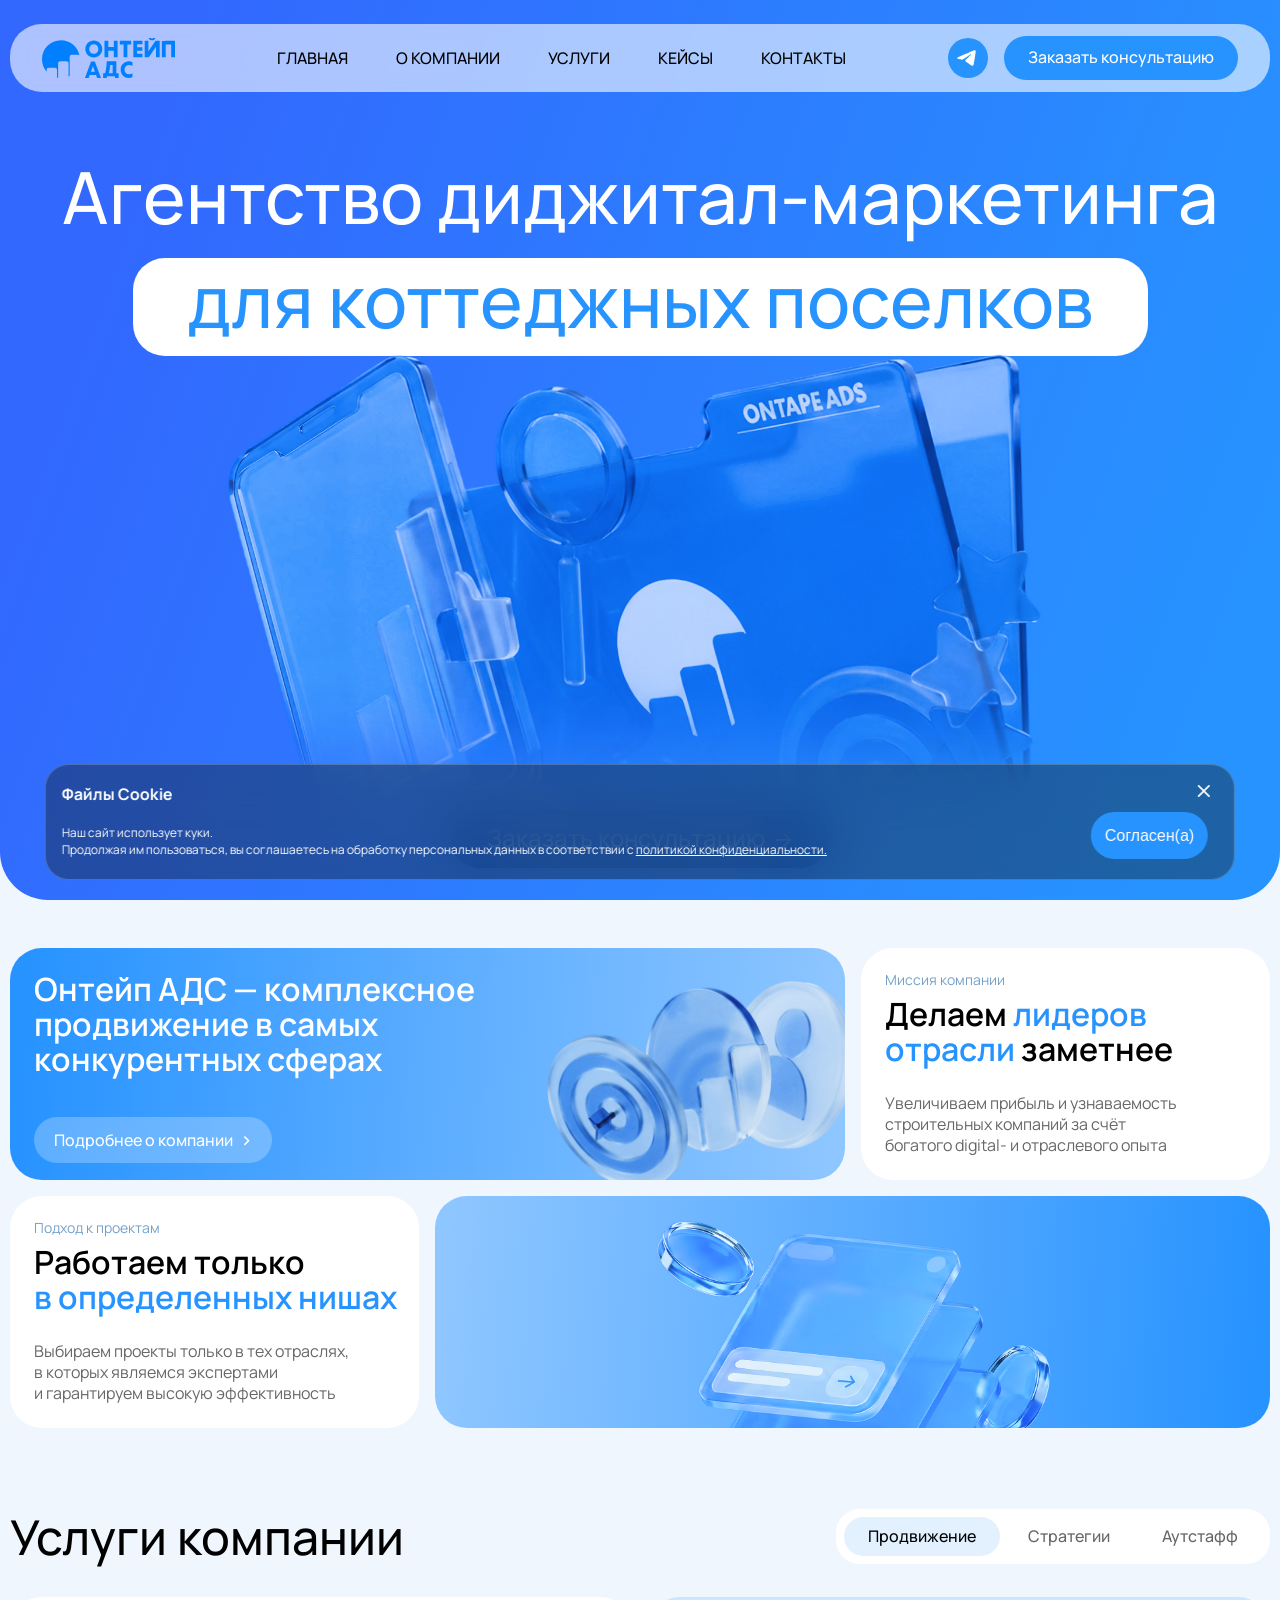
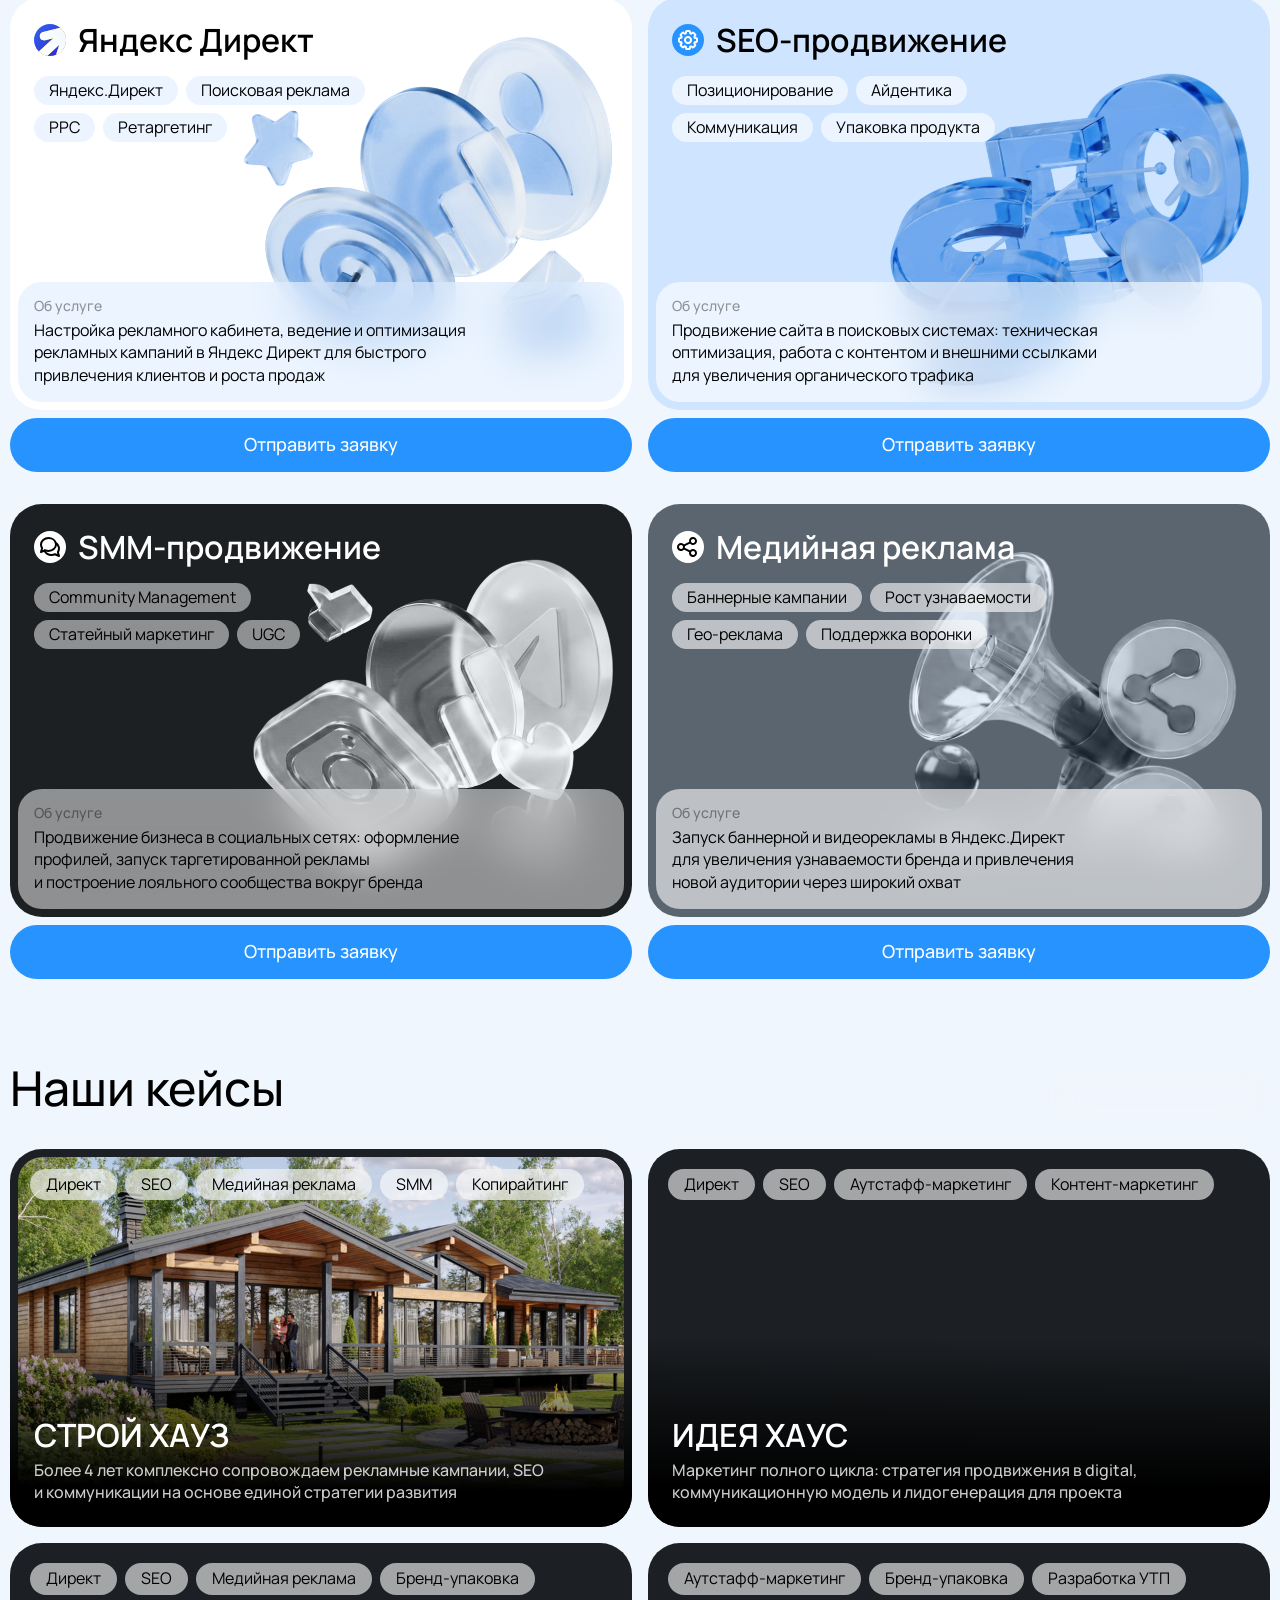
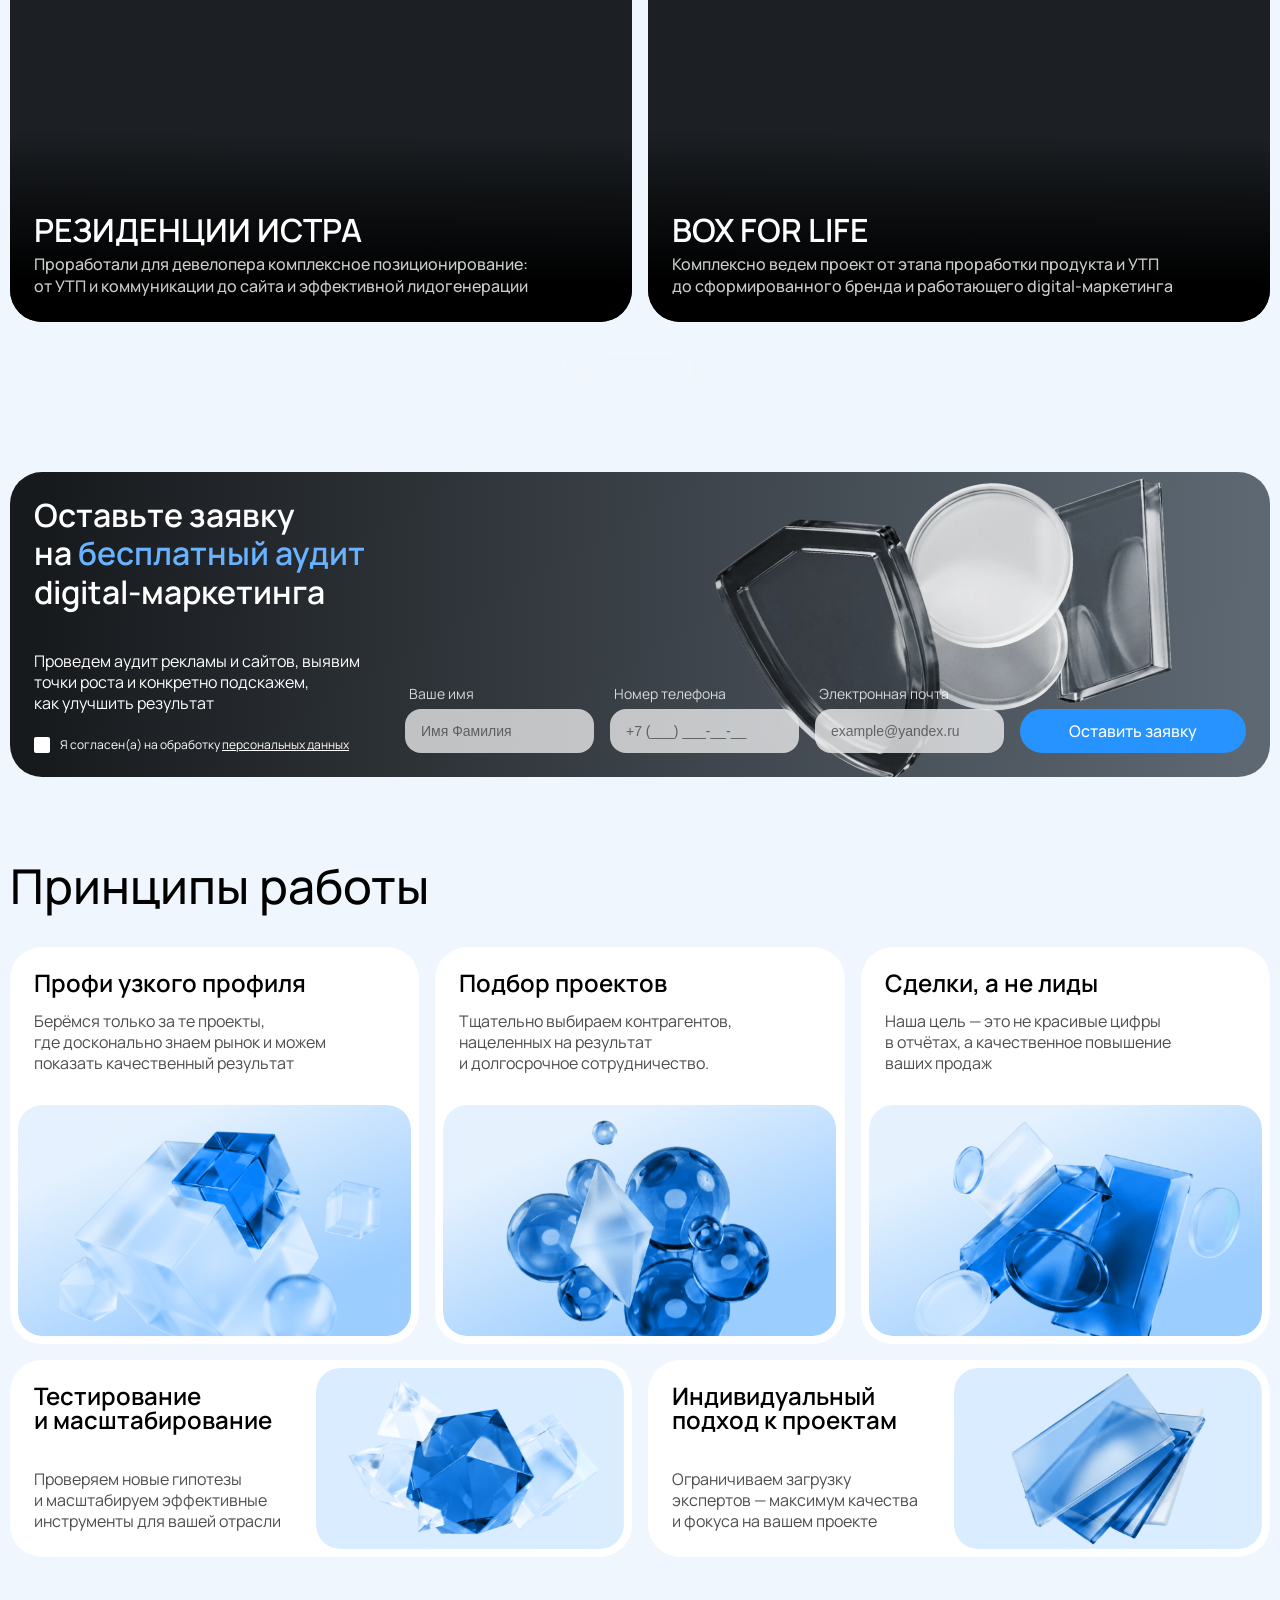
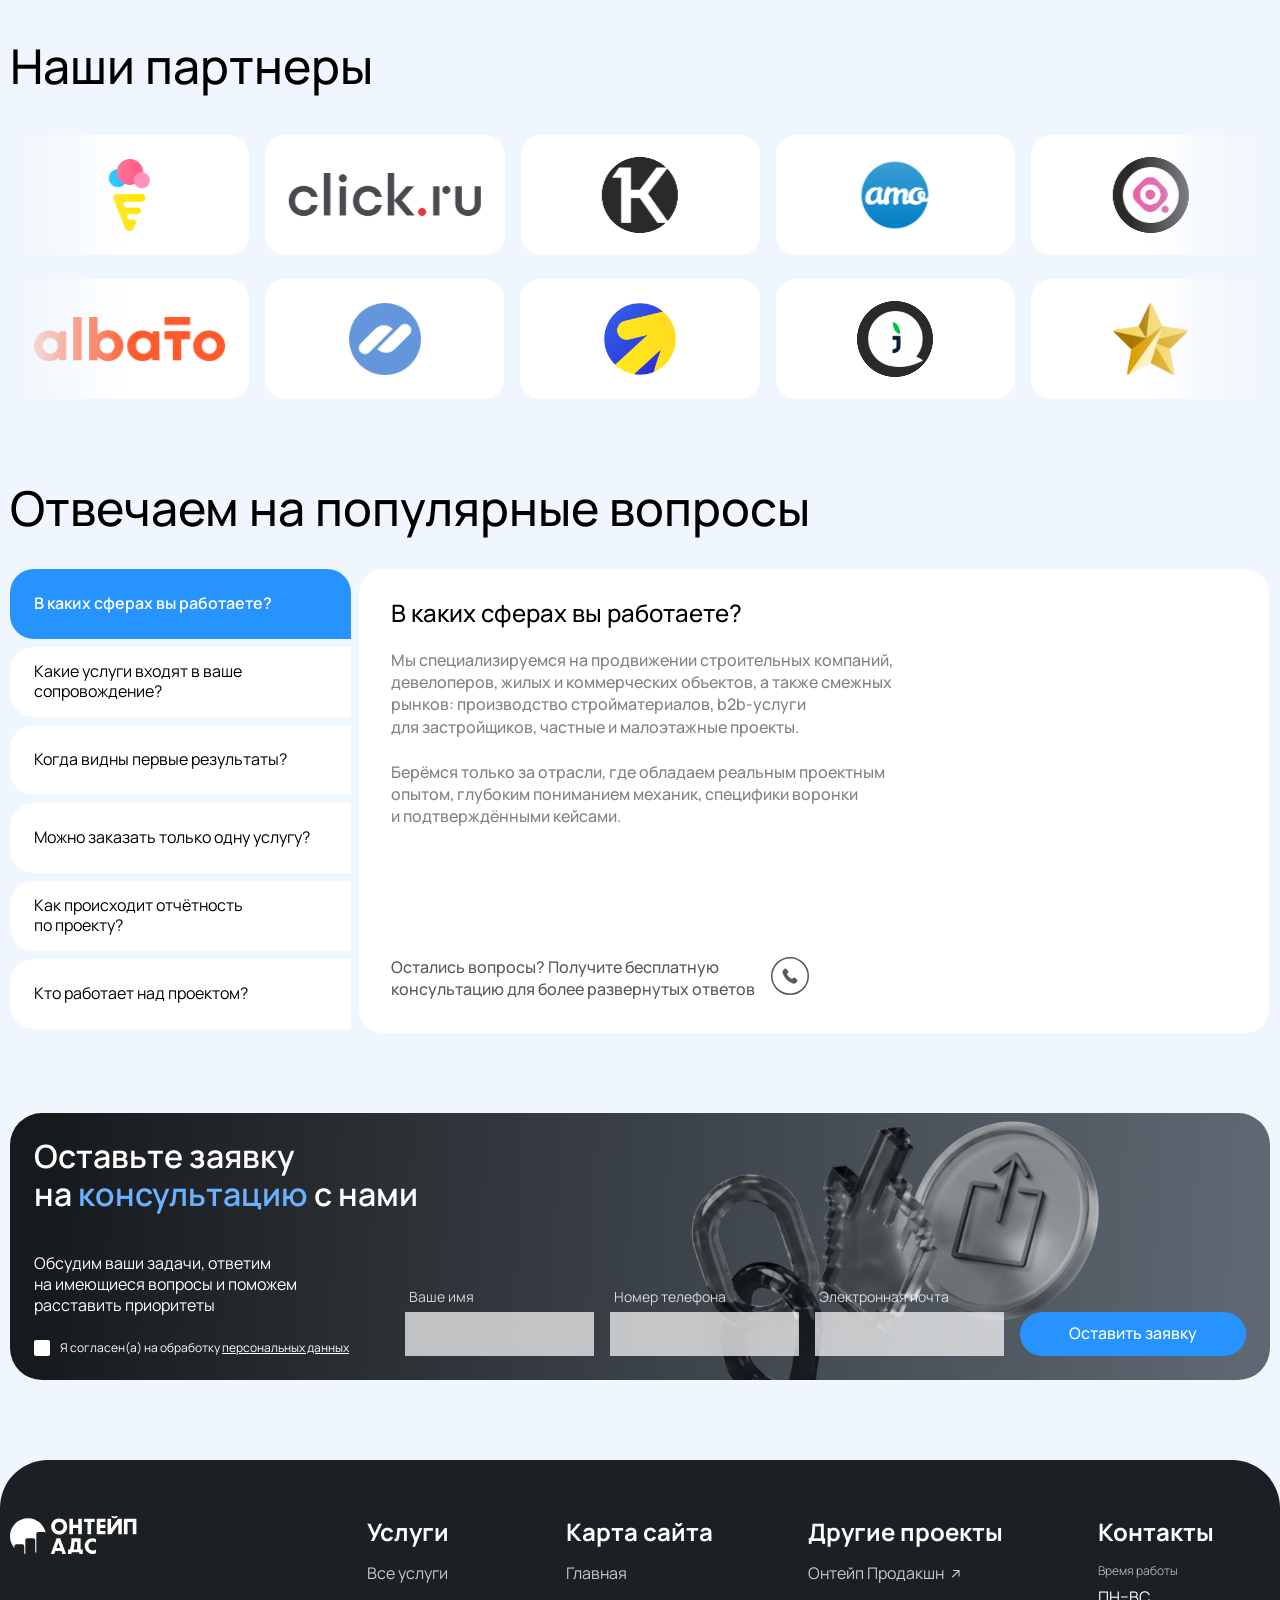
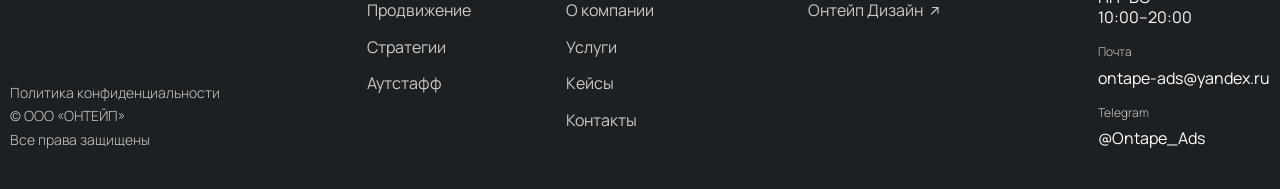
==== commit 6e28e7cf: "new commit" ====
--- a/index.html
+++ b/index.html
@@ -1413,7 +1413,7 @@
             </footer>
             <div class="close-popup" id="popupModal">
                 <div class="close-popup__form flex_column">
-                    <h2>Оставить заявку
+                    <h2>Оставьте заявку
                         на&nbsp;консультацию
                     </h2>
                     <div class="close-popup__form_clos" id="closePopupBtn"></div>
--- a/assets/css/style.css
+++ b/assets/css/style.css
@@ -323,7 +323,8 @@
 }
 
 .main--btn:hover {
-    background: rgb(145, 197, 253);
+    background: #fff;
+     color: rgba(39, 147, 255, 1);
     transition: 0.5s ease;
 
 }
@@ -453,12 +454,12 @@
     letter-spacing: 0%;
     font-weight: 500;
     text-decoration: none;
-    transition: 0.3s ease;
+    transition: 0.5s ease;
 }
 
 .nav__link:hover {
-    color: #fff;
-    transition: 0.3s ease;
+    color: #00000083;
+    transition: 0.5s ease;
 }
 
 .header__right {
@@ -647,7 +648,7 @@
     letter-spacing: -2%;
     text-align: center;
     white-space: nowrap;
-    width: 970px;
+    width: 1015px;
 }
 
 
@@ -965,8 +966,12 @@
     border-radius: 24px;
     position: relative;
     z-index: 1;
-}
-
+    opacity: 0.6;
+}
+
+.filter_tab.active{
+    opacity: 1;
+}
 
 
 .text_block__v2--content {
@@ -2274,6 +2279,13 @@
     font-weight: 500;
     padding: 12px 32px;
     margin-top: 42px;
+    transition: 0.5s ease;
+}
+
+.contacts_card--btm:hover{
+    background: var(--background) !important;
+    transition: 0.5s ease;
+
 }
 
 /* footer */
@@ -3017,6 +3029,7 @@
 
     .banner-span {
         font-size: 50px;
+        max-width: 750px;
     }
 
     .banner_main--company .banner-span,
@@ -3042,7 +3055,7 @@
 
 
     .banner_main--services .banner-span {
-        max-width: 332px;
+        max-width: 350px;
     }
 
     /* text_block__v1 */
@@ -3751,7 +3764,7 @@
         border-radius: 16px;
         font-size: 24px;
         white-space: normal;
-        max-width: 339px;
+        max-width: 355px;
         line-height: 120%;
     }
 
@@ -3810,8 +3823,8 @@
         max-height: calc(100% - 100px) !important;
         transform: scale(1.05) rotate(-30deg);
 
-        mask-image: linear-gradient(26deg, transparent 20%, #ffffff 53%);
-        -webkit-mask-image: linear-gradient(26deg, transparent 20%, #ffffff 53%);
+        mask-image: linear-gradient(26deg, transparent 20%, #ffffff 30%);
+        -webkit-mask-image: linear-gradient(26deg, transparent 20%, #ffffff 30%);
     }
 
 
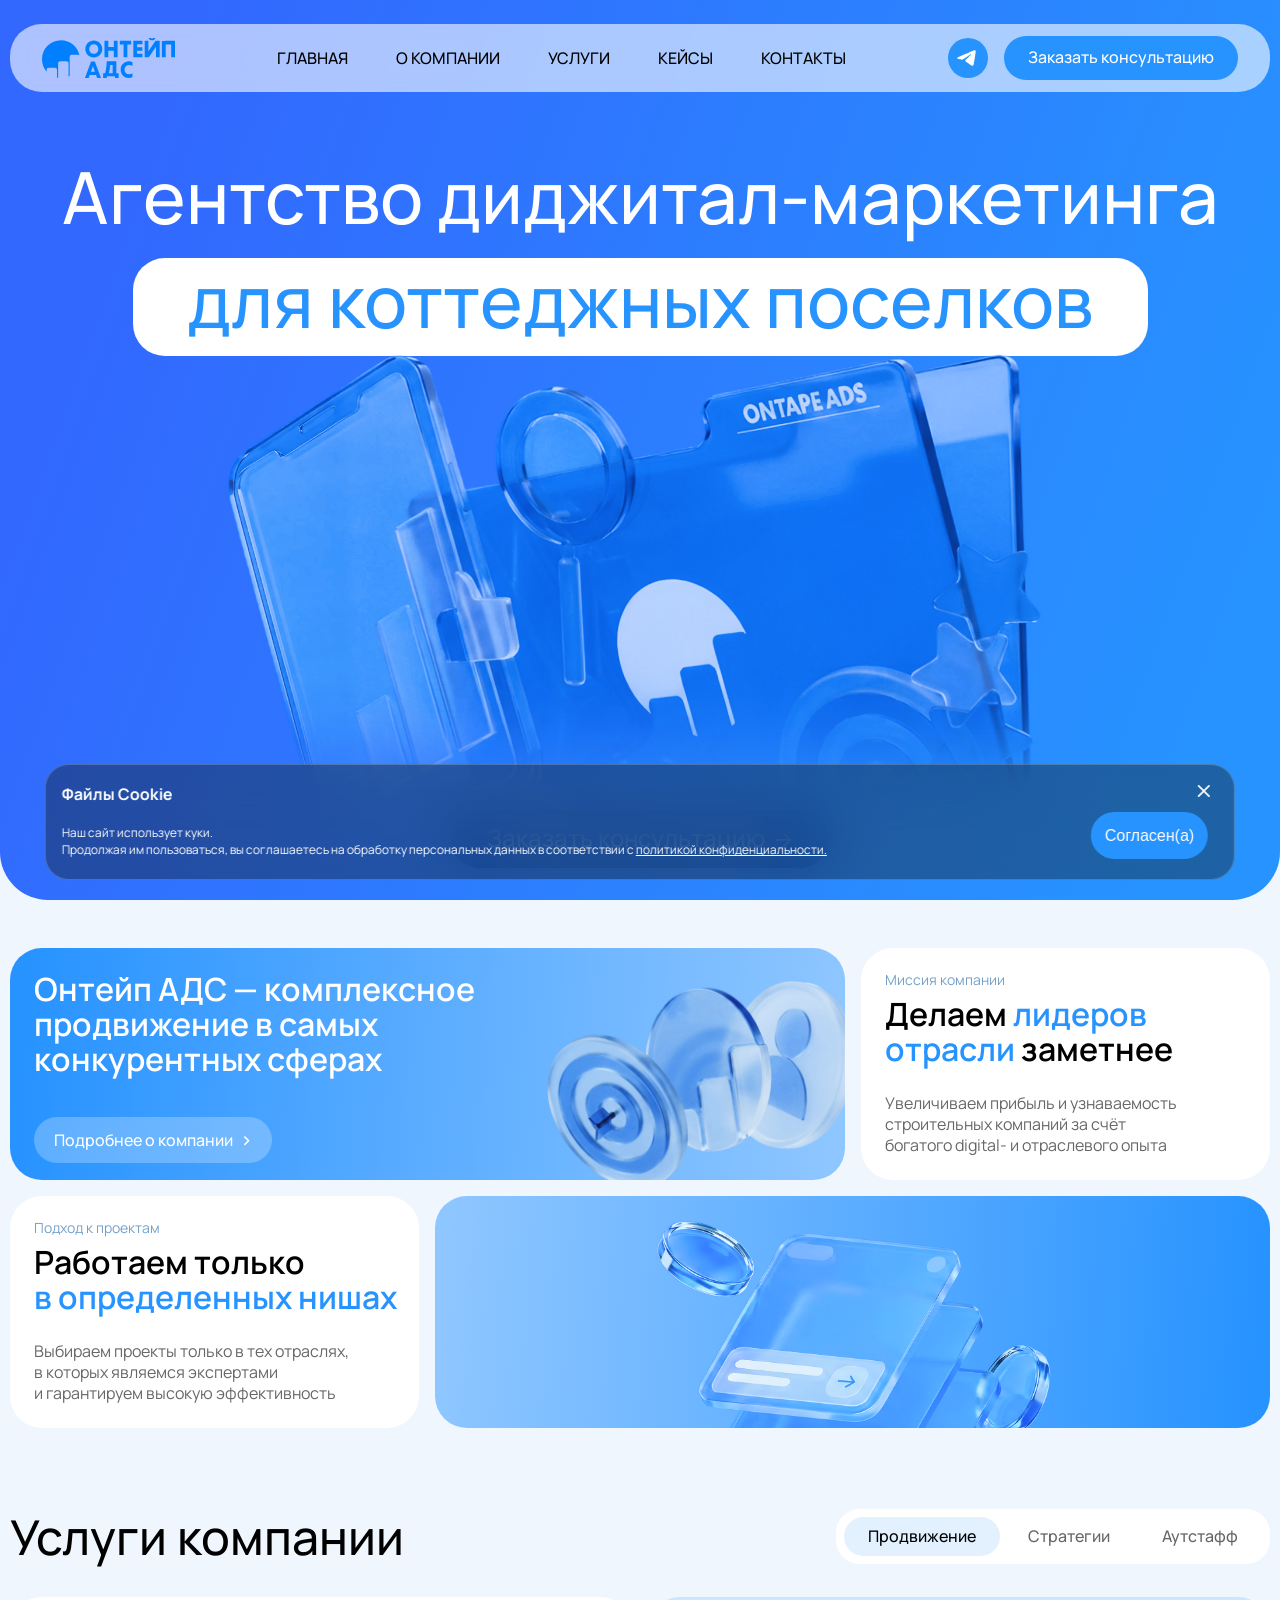
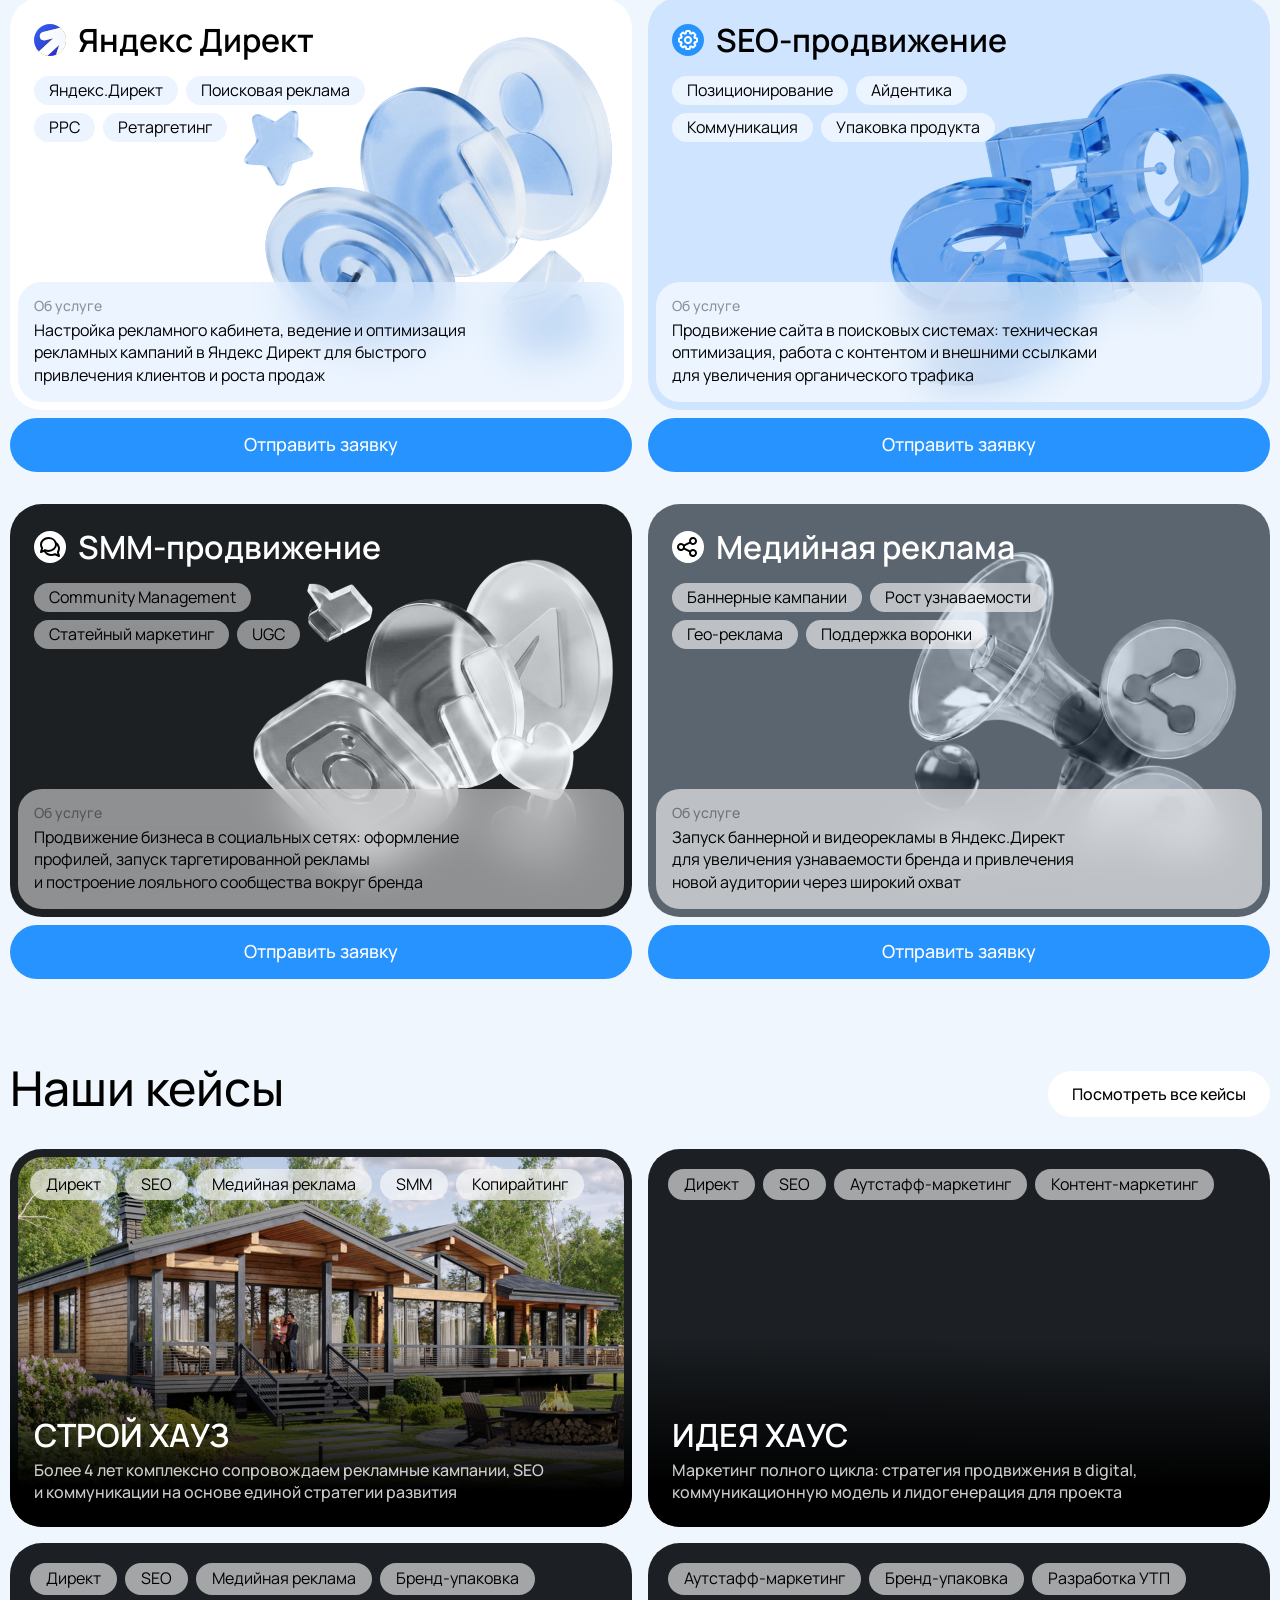
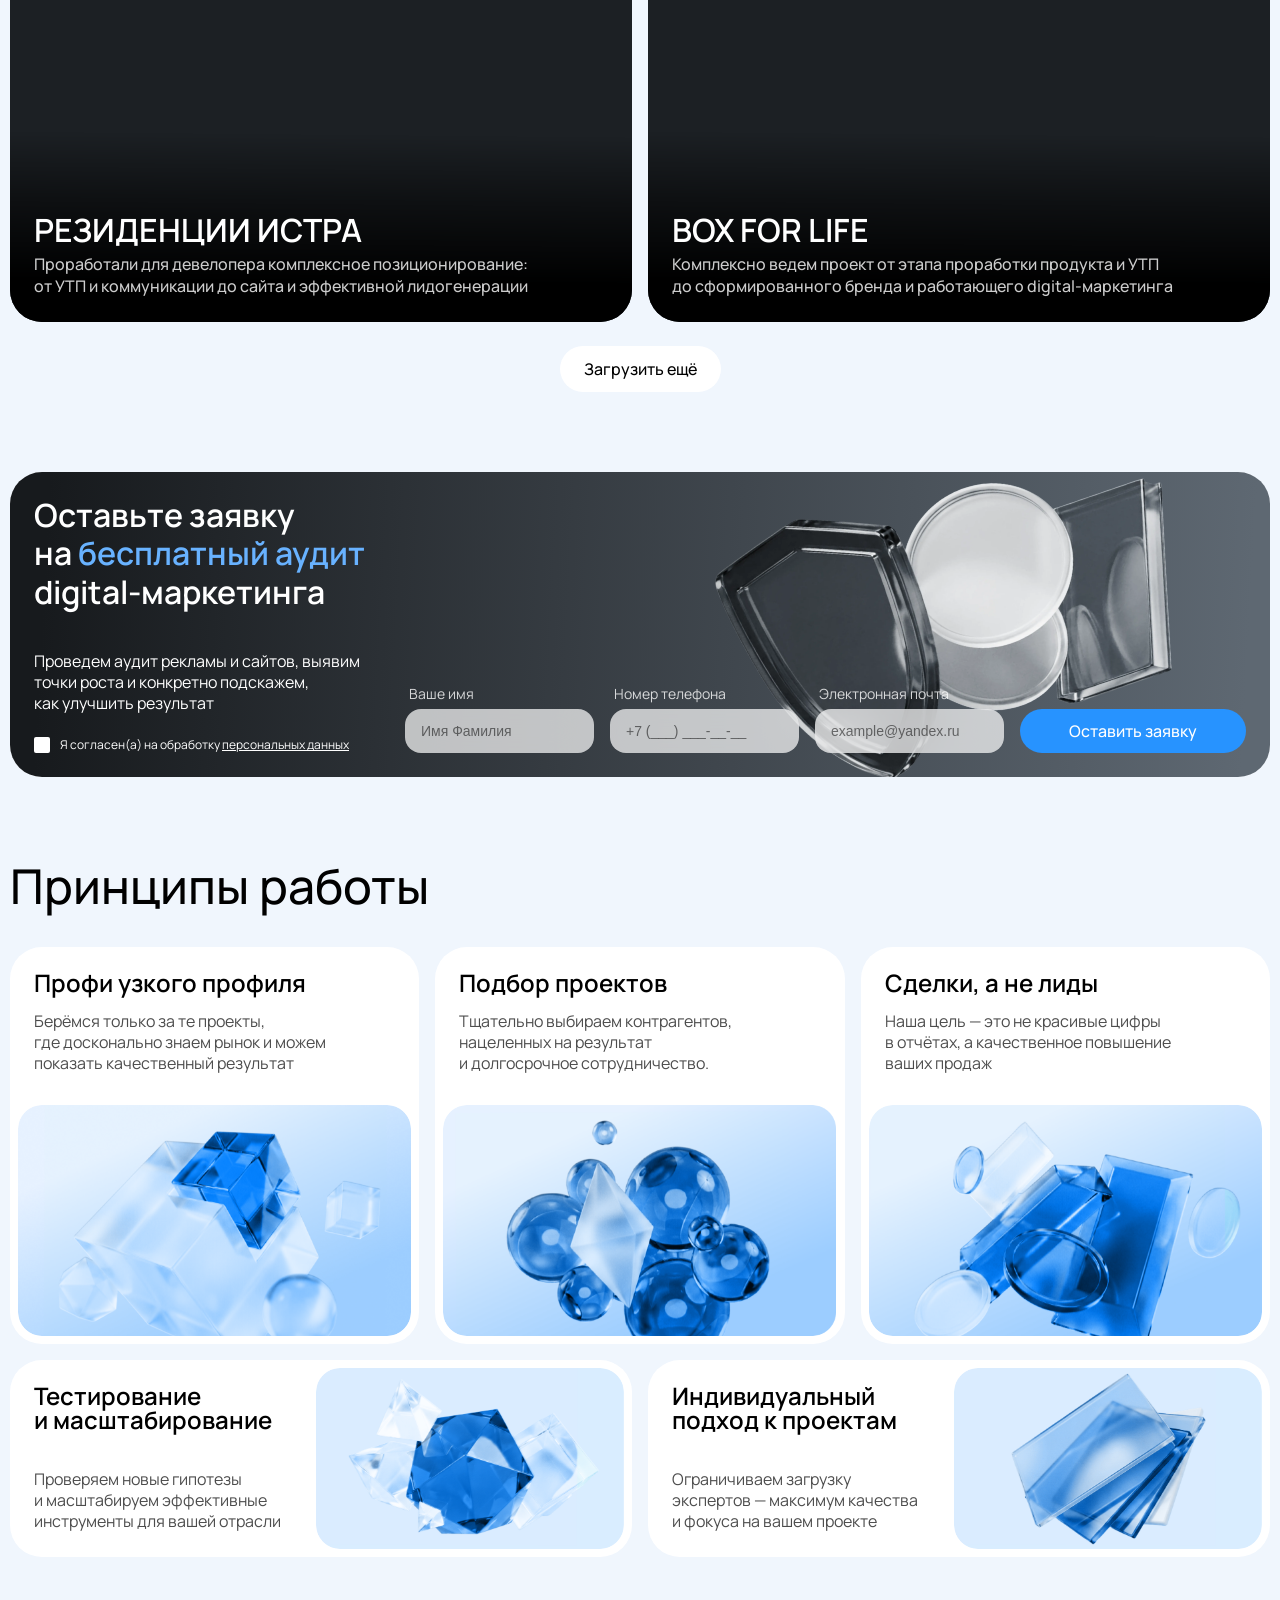
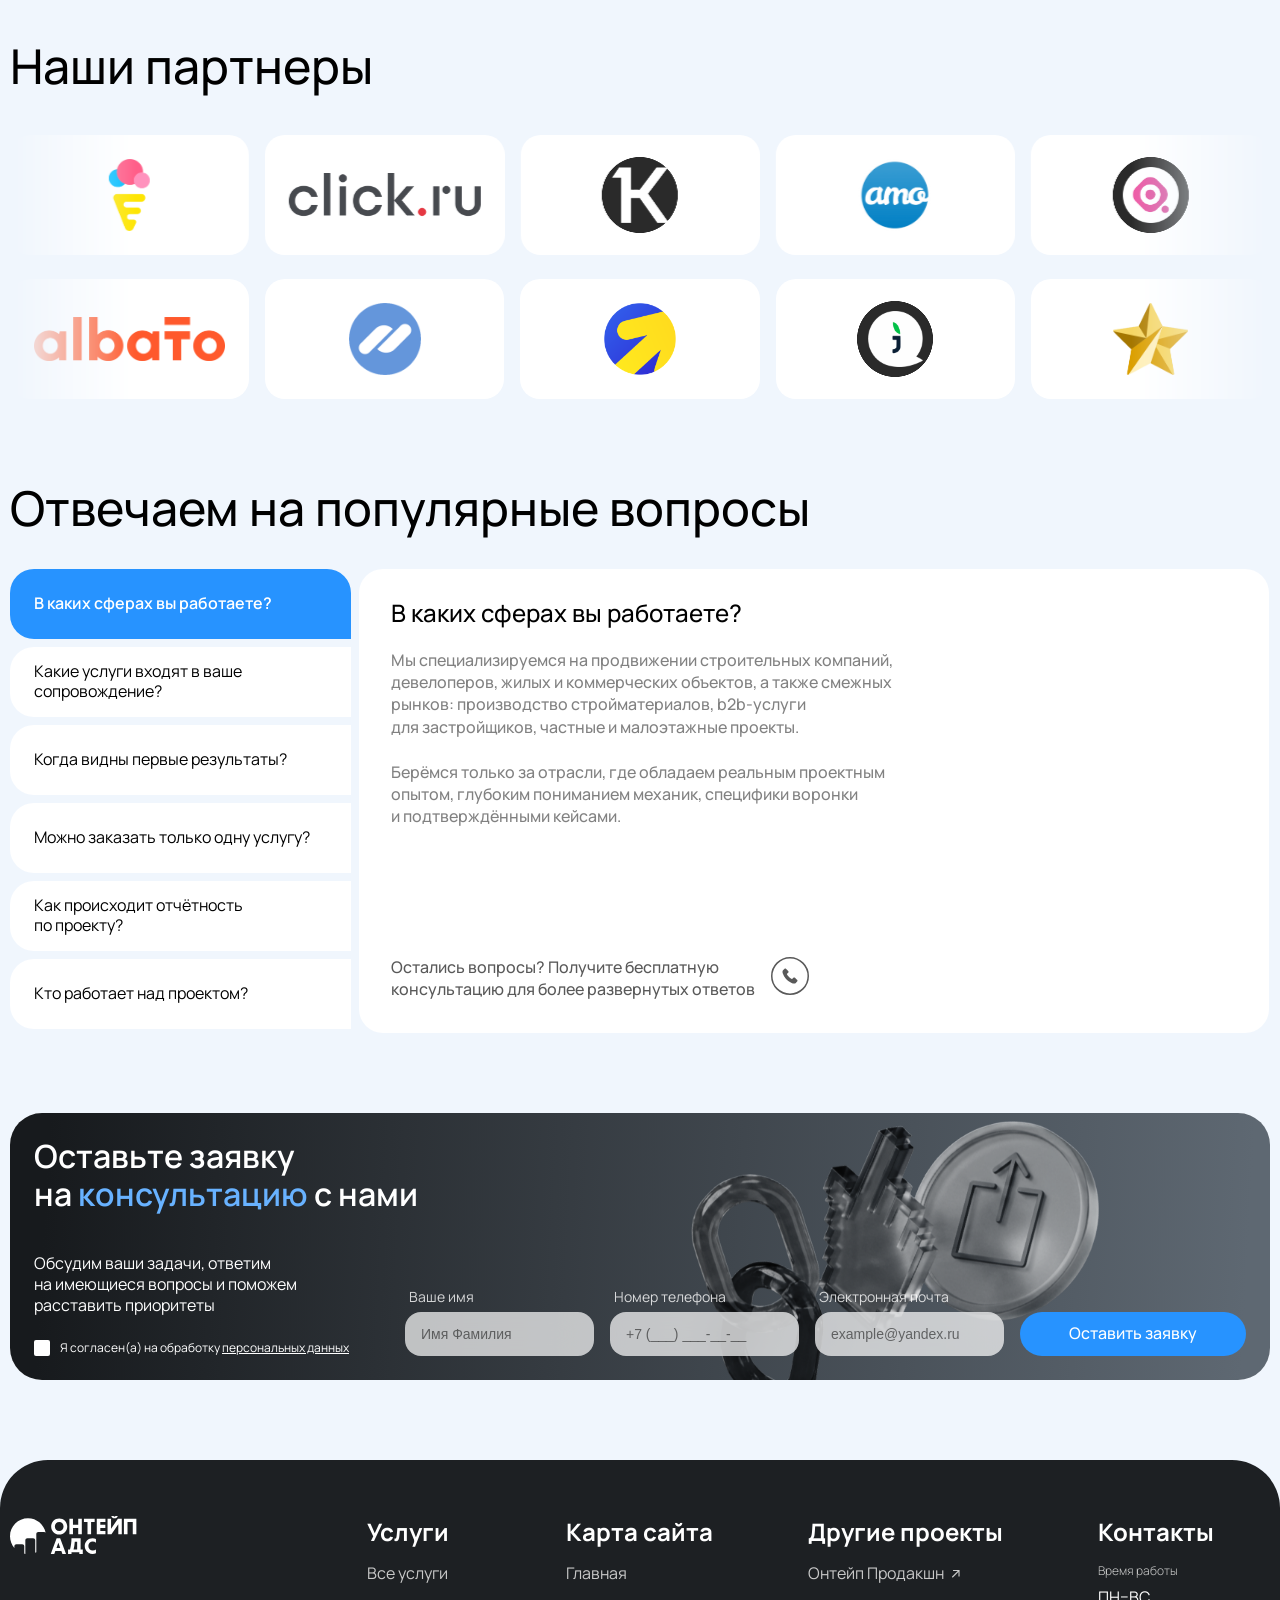
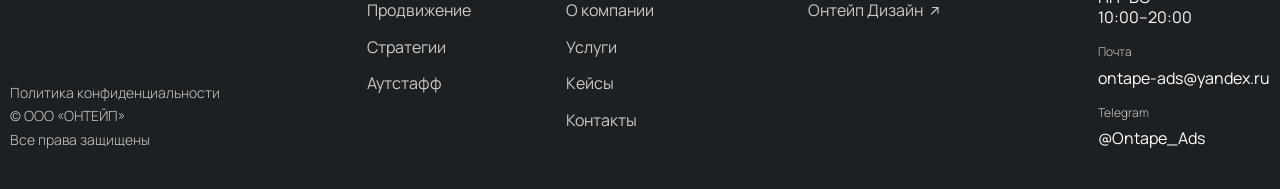
==== commit d49e4b4e: "new commit" ====
--- a/index.html
+++ b/index.html
@@ -1283,7 +1283,7 @@
                                             d="M17.1846 15.692C17.7233 15.1331 17.7276 14.455 17.1872 13.9004C16.5285 13.2241 15.8551 12.5608 15.1878 11.8932C15.028 11.735 14.8411 11.6124 14.623 11.5507C14.1425 11.4124 13.7376 11.5663 13.3927 11.9001C13.0121 12.2669 12.6567 12.6616 12.2649 13.0154C11.7244 13.5074 11.475 14.1082 11.502 14.7358C11.502 15.3921 11.6088 15.9711 11.8269 16.6161C12.403 18.3165 13.3153 19.8203 14.4492 21.2009C16.1505 23.2681 18.2133 24.8615 20.6819 25.9168C21.4535 26.2463 22.2564 26.4645 23.1018 26.4975C23.7466 26.5219 24.3383 26.3706 24.8127 25.9081C25.2506 25.4804 25.6799 25.0423 26.1074 24.6042C26.3098 24.3947 26.4523 24.1504 26.4897 23.854C26.5453 23.4219 26.3715 23.0751 26.0778 22.7795C25.6173 22.3144 25.1524 21.8537 24.6876 21.3912C24.4521 21.1574 24.2271 20.9105 23.9734 20.701C23.4859 20.2985 22.8942 20.3115 22.4094 20.7166C22.3155 20.7949 22.2312 20.8809 22.1443 20.9678C21.7907 21.3216 21.4388 21.6755 21.0852 22.0293C21.0139 22.1005 20.9427 22.1649 20.8341 22.1049C20.516 21.9336 20.1867 21.7824 19.8844 21.5885C18.7096 20.8366 17.7356 19.8638 16.8701 18.7754C16.5034 18.3146 16.1828 17.8226 15.9421 17.2819C15.8378 17.0463 15.8396 17.0368 16.0203 16.8568C16.4096 16.47 16.8032 16.0849 17.1855 15.6911L17.1846 15.692Z"
                                             fill="#595959" />
                                     </svg>
-
+k
                                 </a>
                             </div>
                             </div>
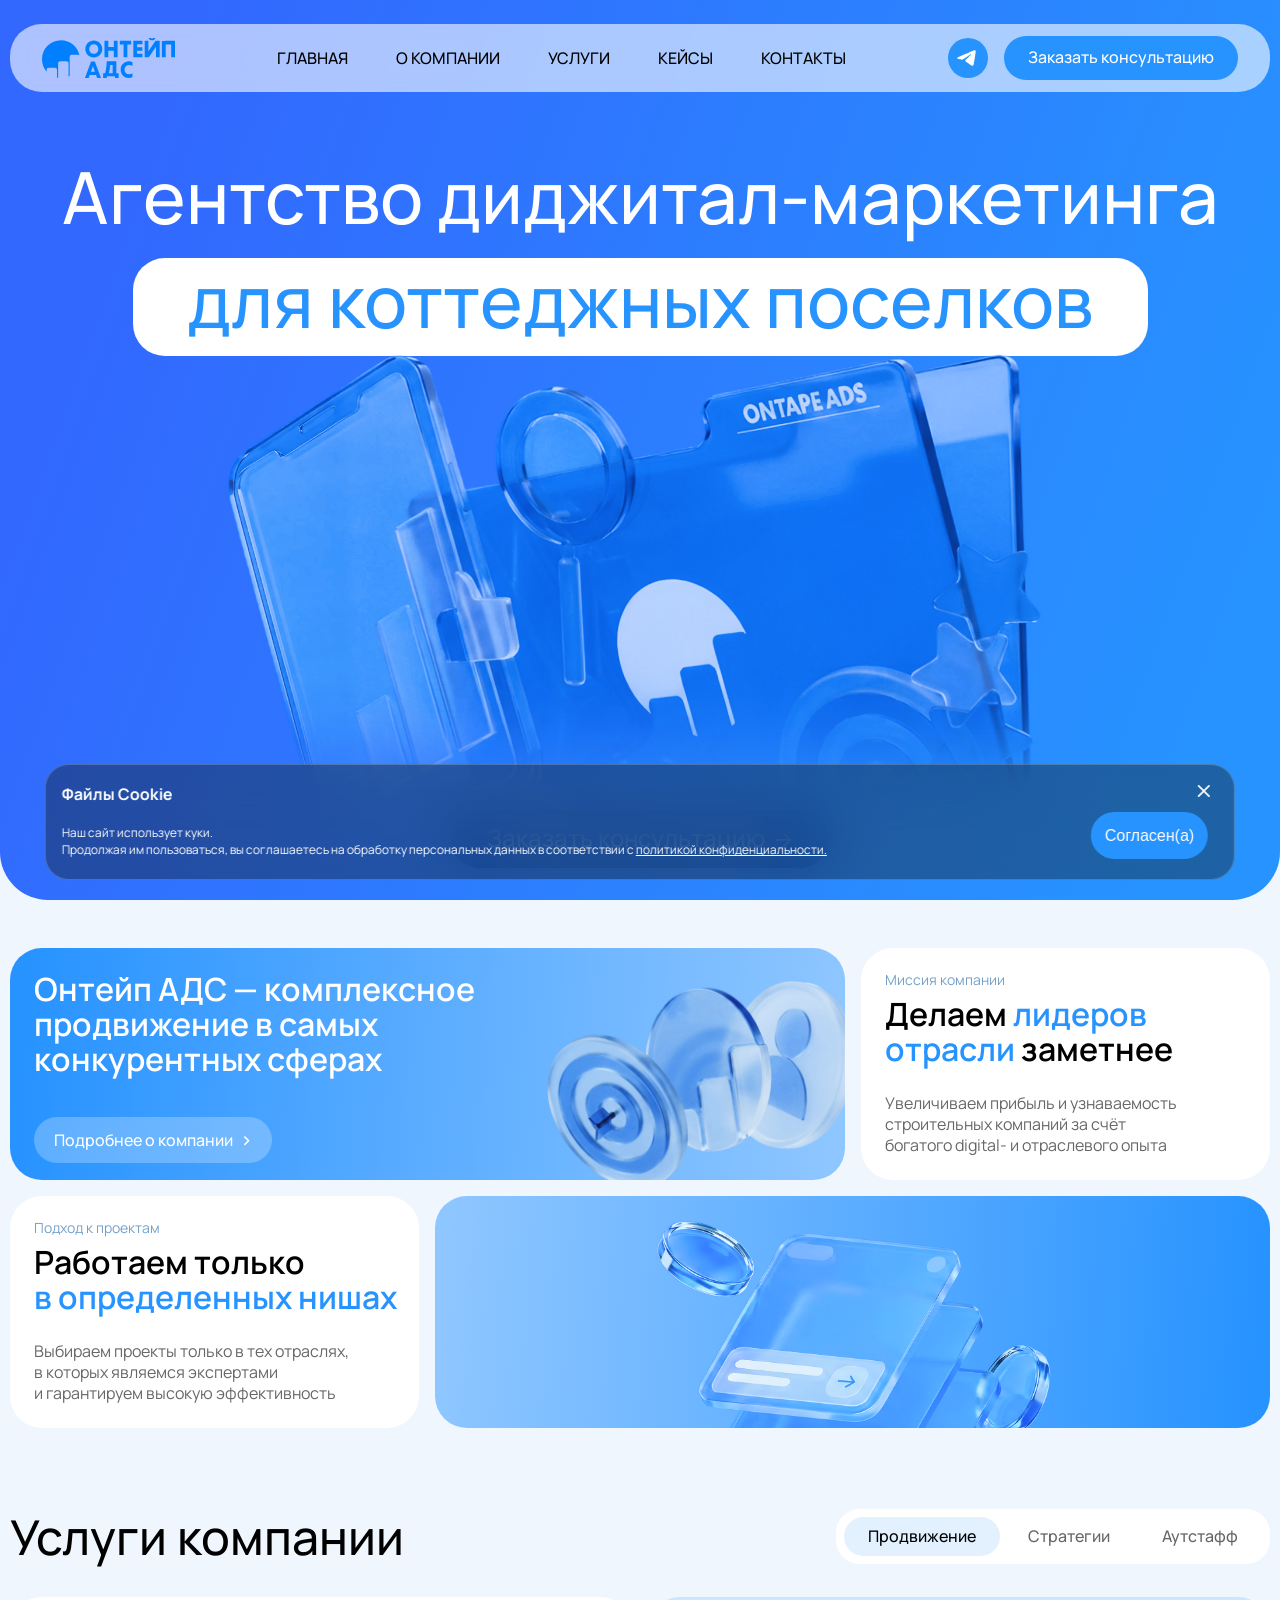
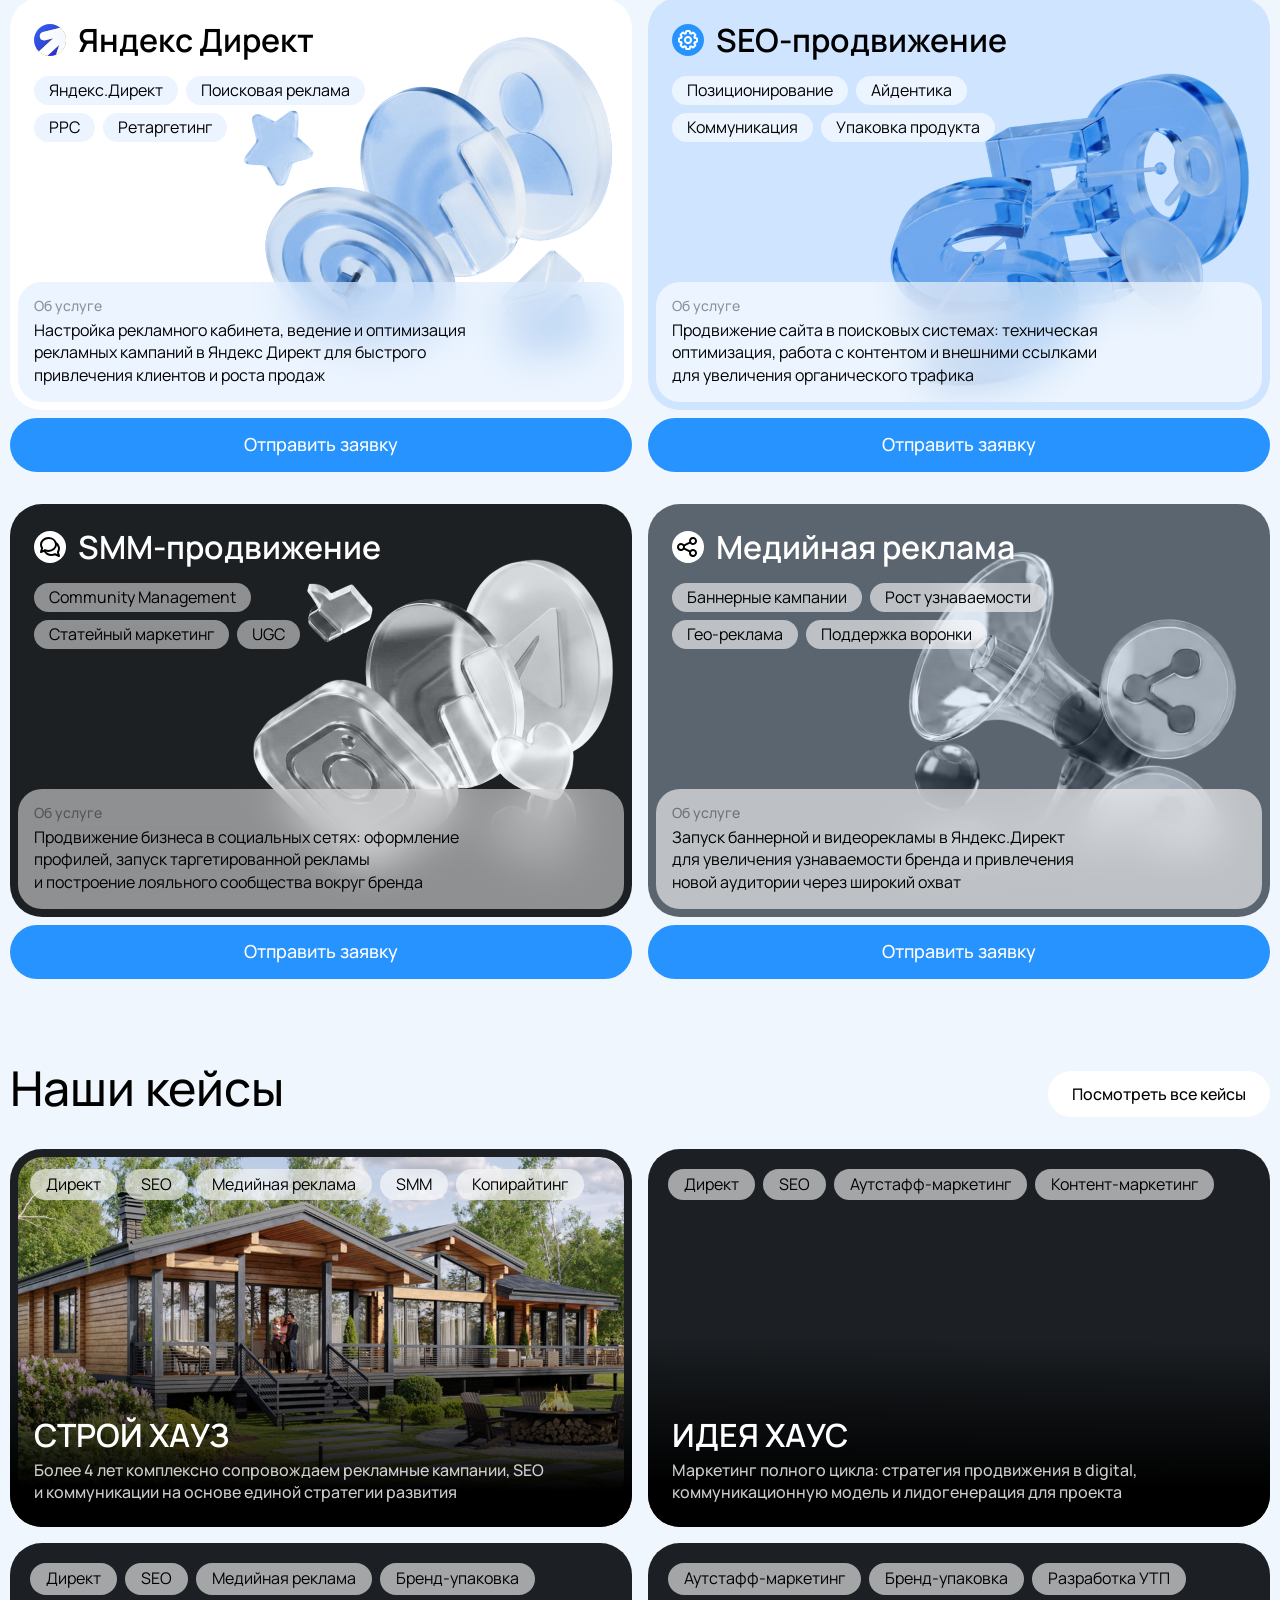
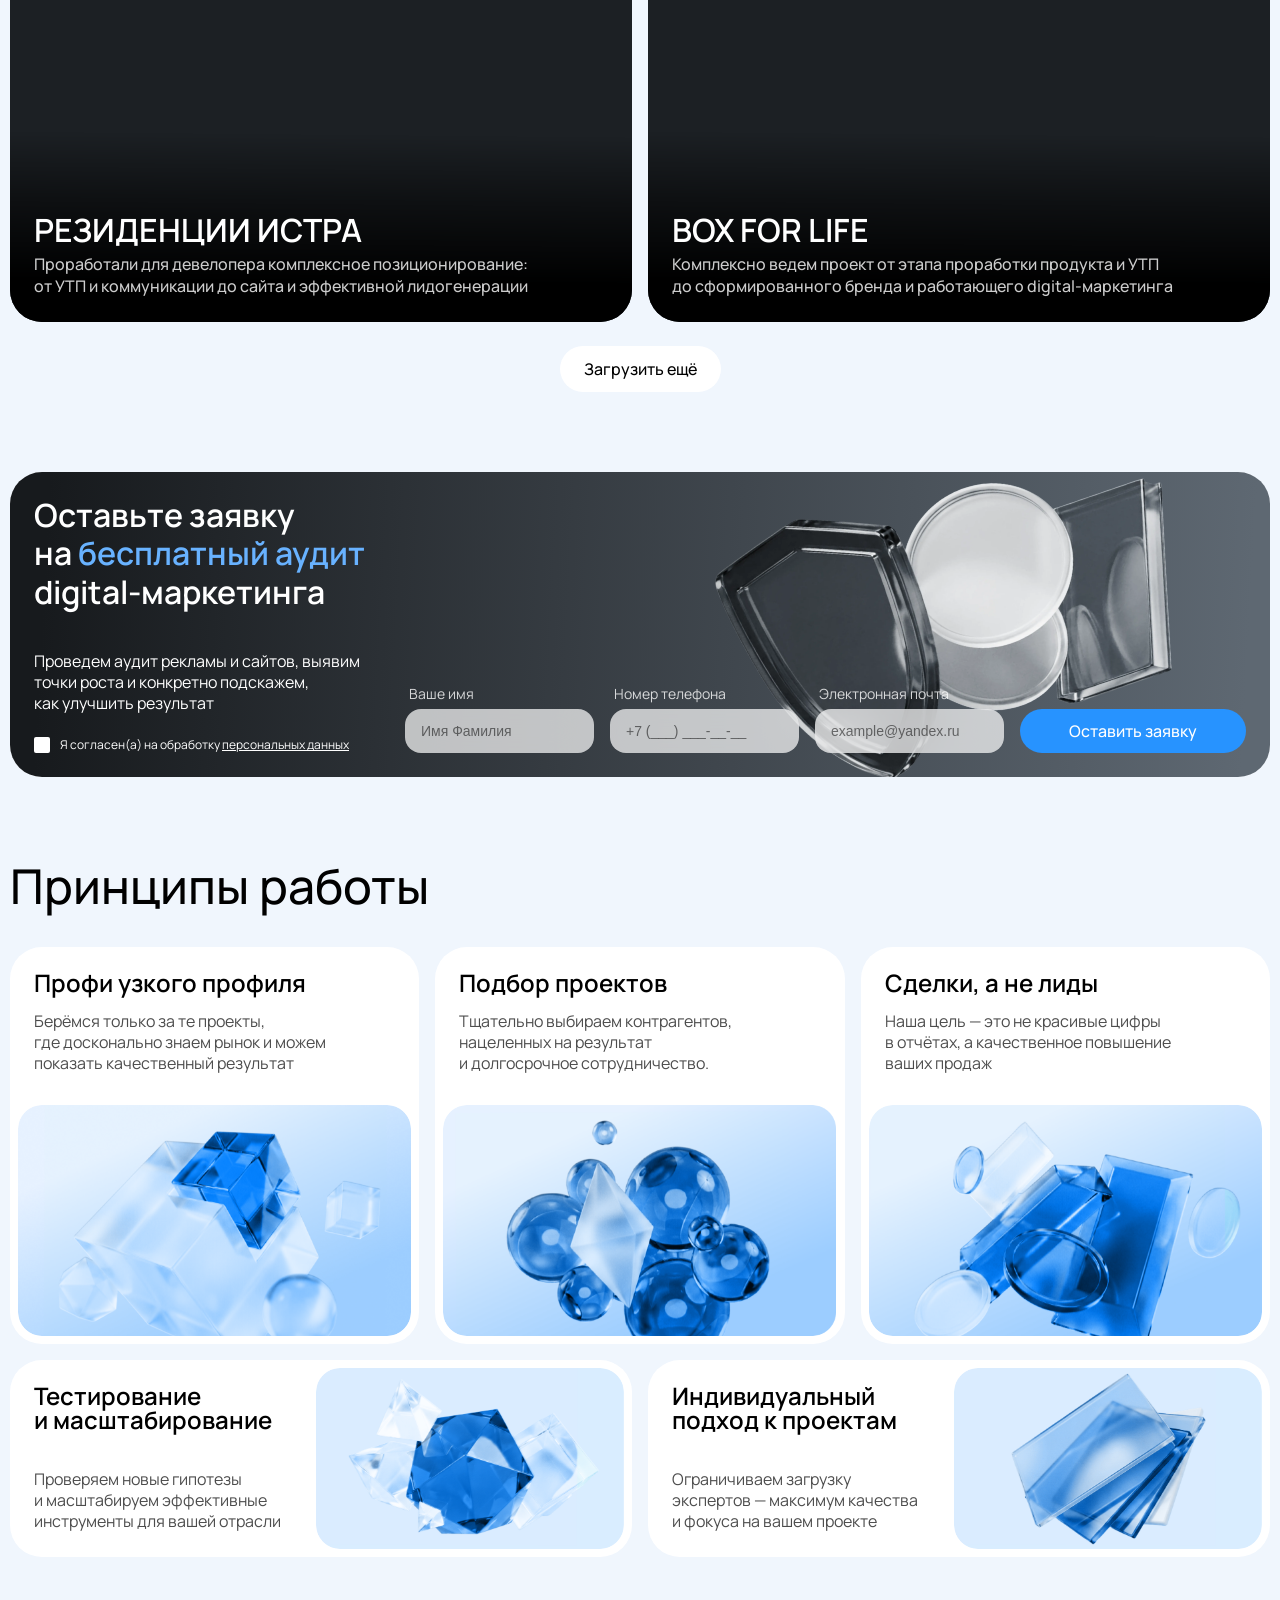
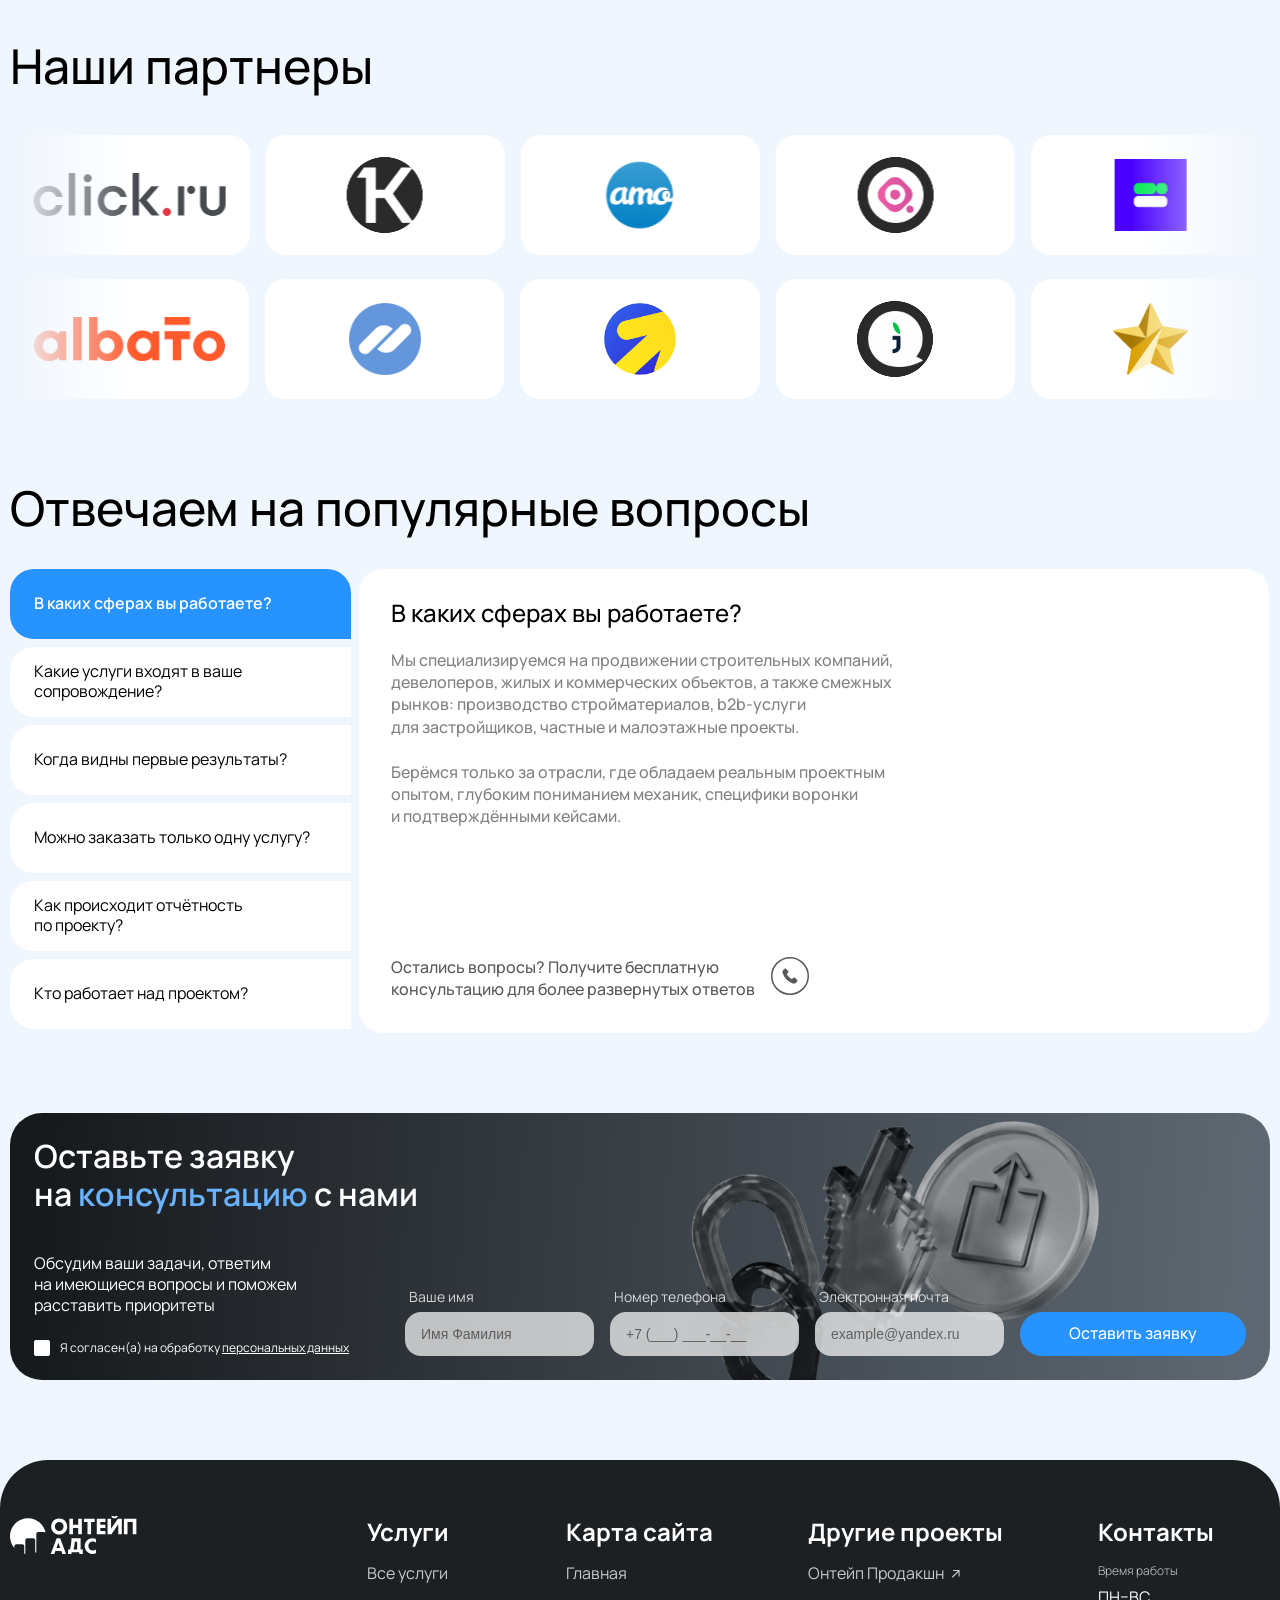
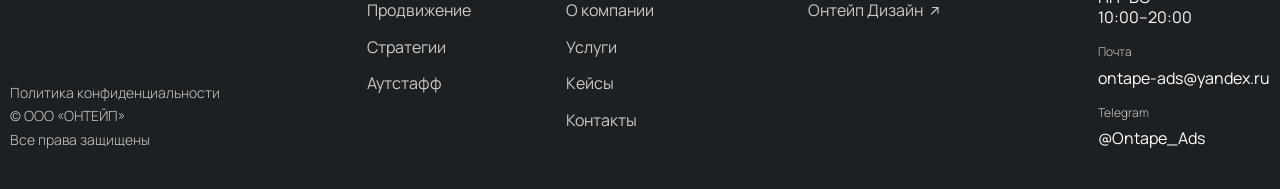
==== commit e7ece721: "new commit" ====
--- a/index.html
+++ b/index.html
@@ -1283,7 +1283,7 @@
                                             d="M17.1846 15.692C17.7233 15.1331 17.7276 14.455 17.1872 13.9004C16.5285 13.2241 15.8551 12.5608 15.1878 11.8932C15.028 11.735 14.8411 11.6124 14.623 11.5507C14.1425 11.4124 13.7376 11.5663 13.3927 11.9001C13.0121 12.2669 12.6567 12.6616 12.2649 13.0154C11.7244 13.5074 11.475 14.1082 11.502 14.7358C11.502 15.3921 11.6088 15.9711 11.8269 16.6161C12.403 18.3165 13.3153 19.8203 14.4492 21.2009C16.1505 23.2681 18.2133 24.8615 20.6819 25.9168C21.4535 26.2463 22.2564 26.4645 23.1018 26.4975C23.7466 26.5219 24.3383 26.3706 24.8127 25.9081C25.2506 25.4804 25.6799 25.0423 26.1074 24.6042C26.3098 24.3947 26.4523 24.1504 26.4897 23.854C26.5453 23.4219 26.3715 23.0751 26.0778 22.7795C25.6173 22.3144 25.1524 21.8537 24.6876 21.3912C24.4521 21.1574 24.2271 20.9105 23.9734 20.701C23.4859 20.2985 22.8942 20.3115 22.4094 20.7166C22.3155 20.7949 22.2312 20.8809 22.1443 20.9678C21.7907 21.3216 21.4388 21.6755 21.0852 22.0293C21.0139 22.1005 20.9427 22.1649 20.8341 22.1049C20.516 21.9336 20.1867 21.7824 19.8844 21.5885C18.7096 20.8366 17.7356 19.8638 16.8701 18.7754C16.5034 18.3146 16.1828 17.8226 15.9421 17.2819C15.8378 17.0463 15.8396 17.0368 16.0203 16.8568C16.4096 16.47 16.8032 16.0849 17.1855 15.6911L17.1846 15.692Z"
                                             fill="#595959" />
                                     </svg>
-k
+
                                 </a>
                             </div>
                             </div>
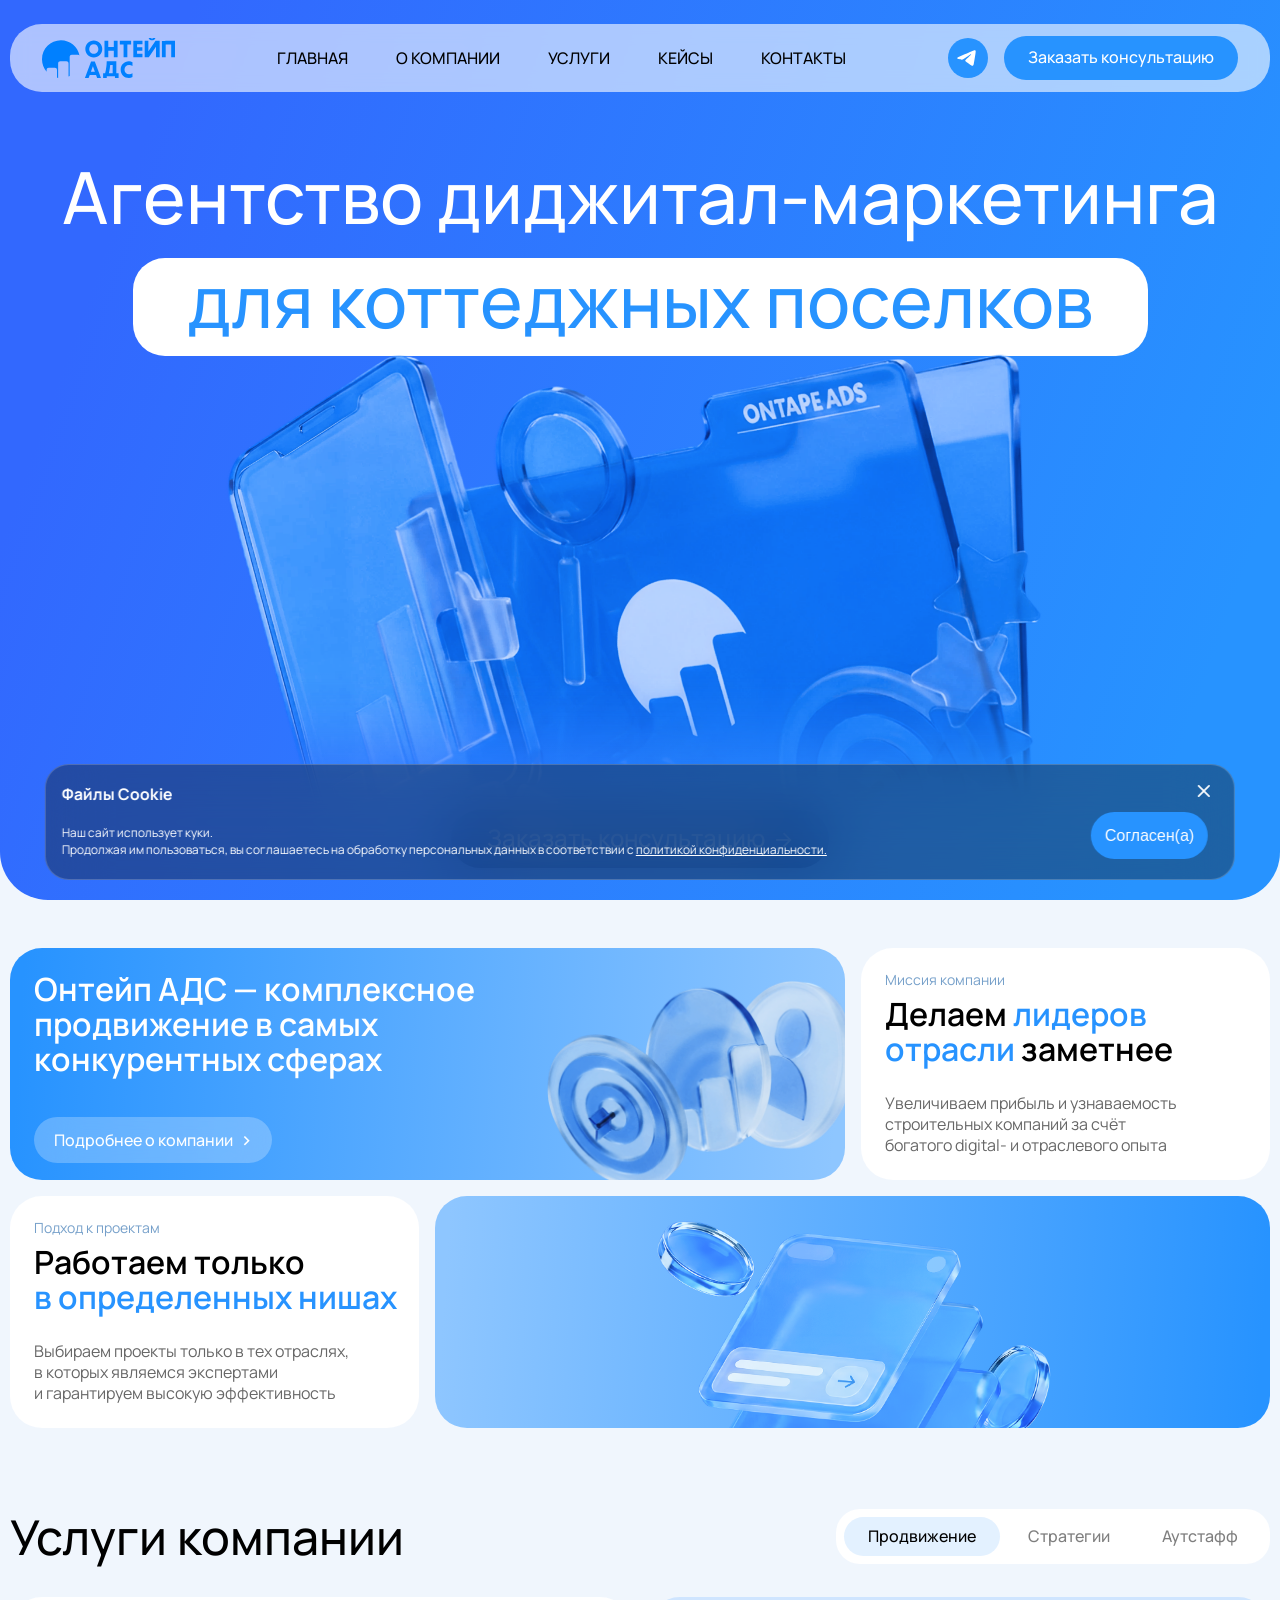
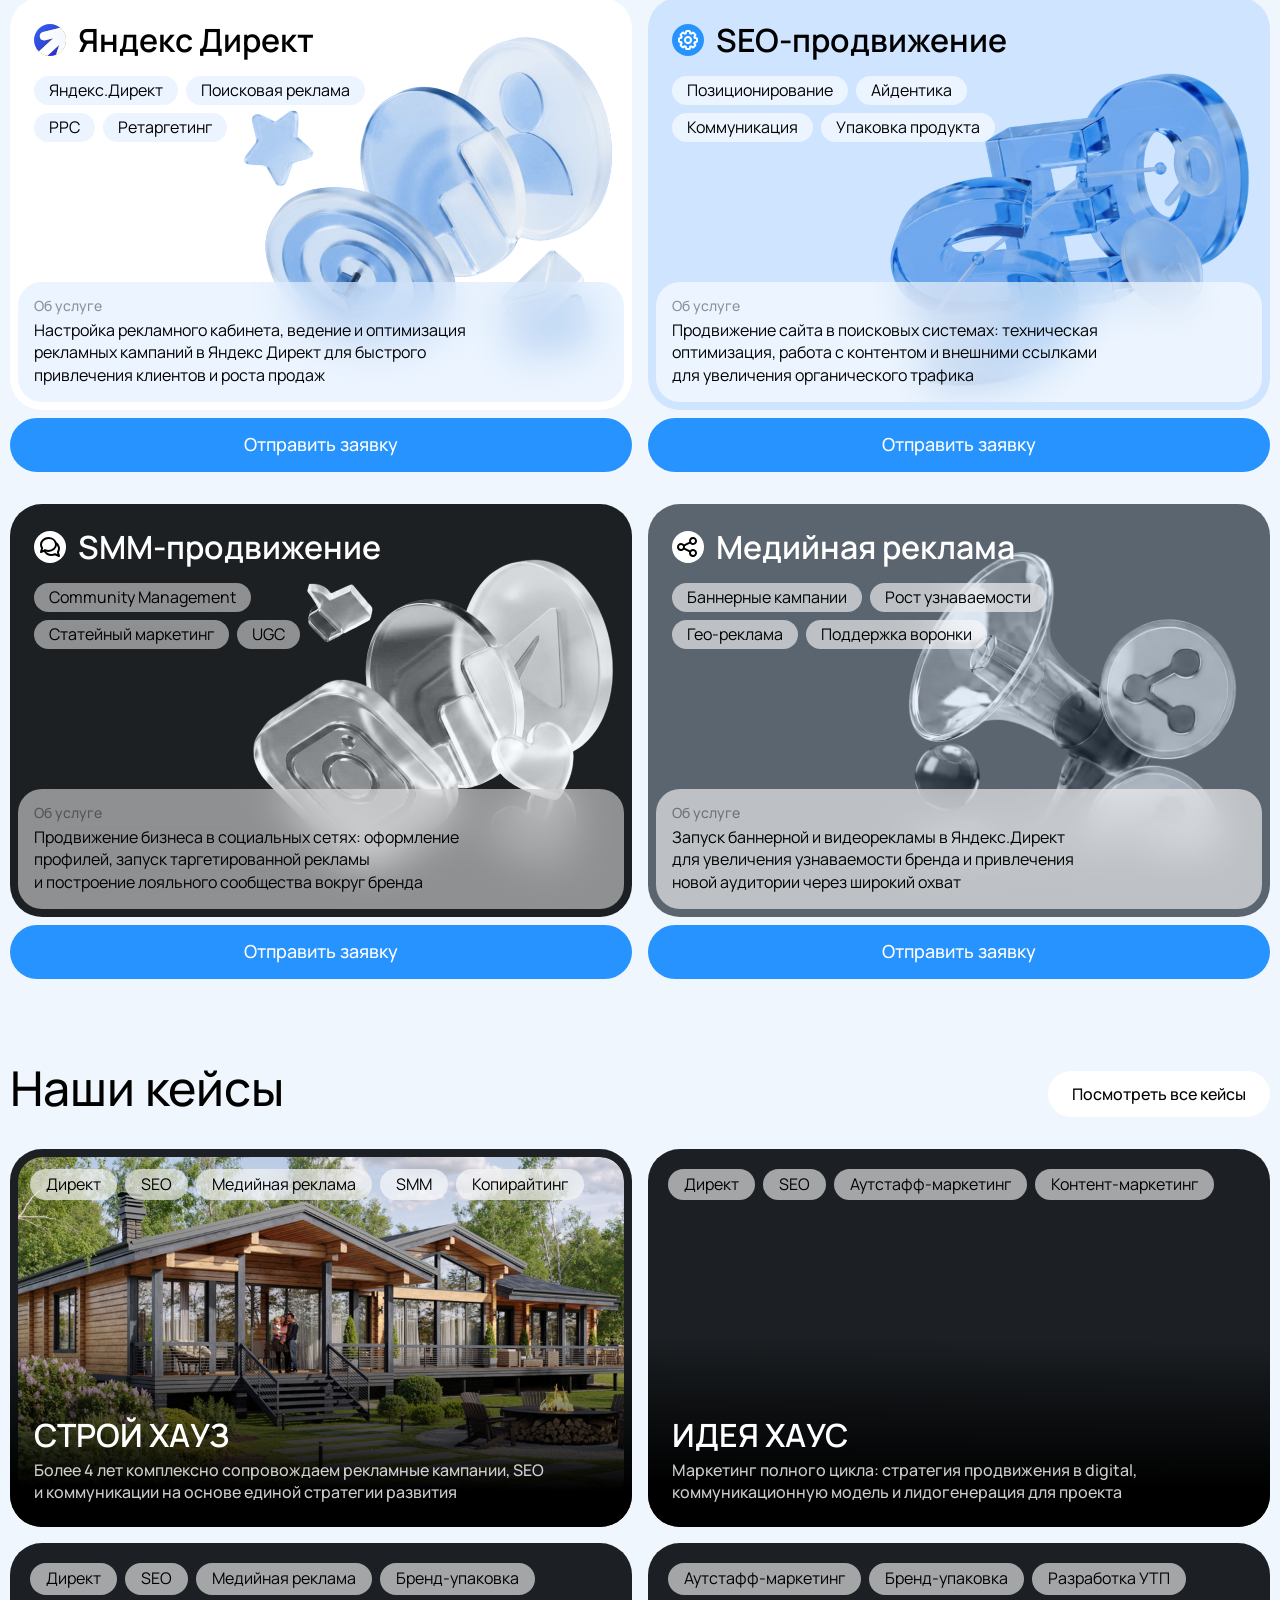
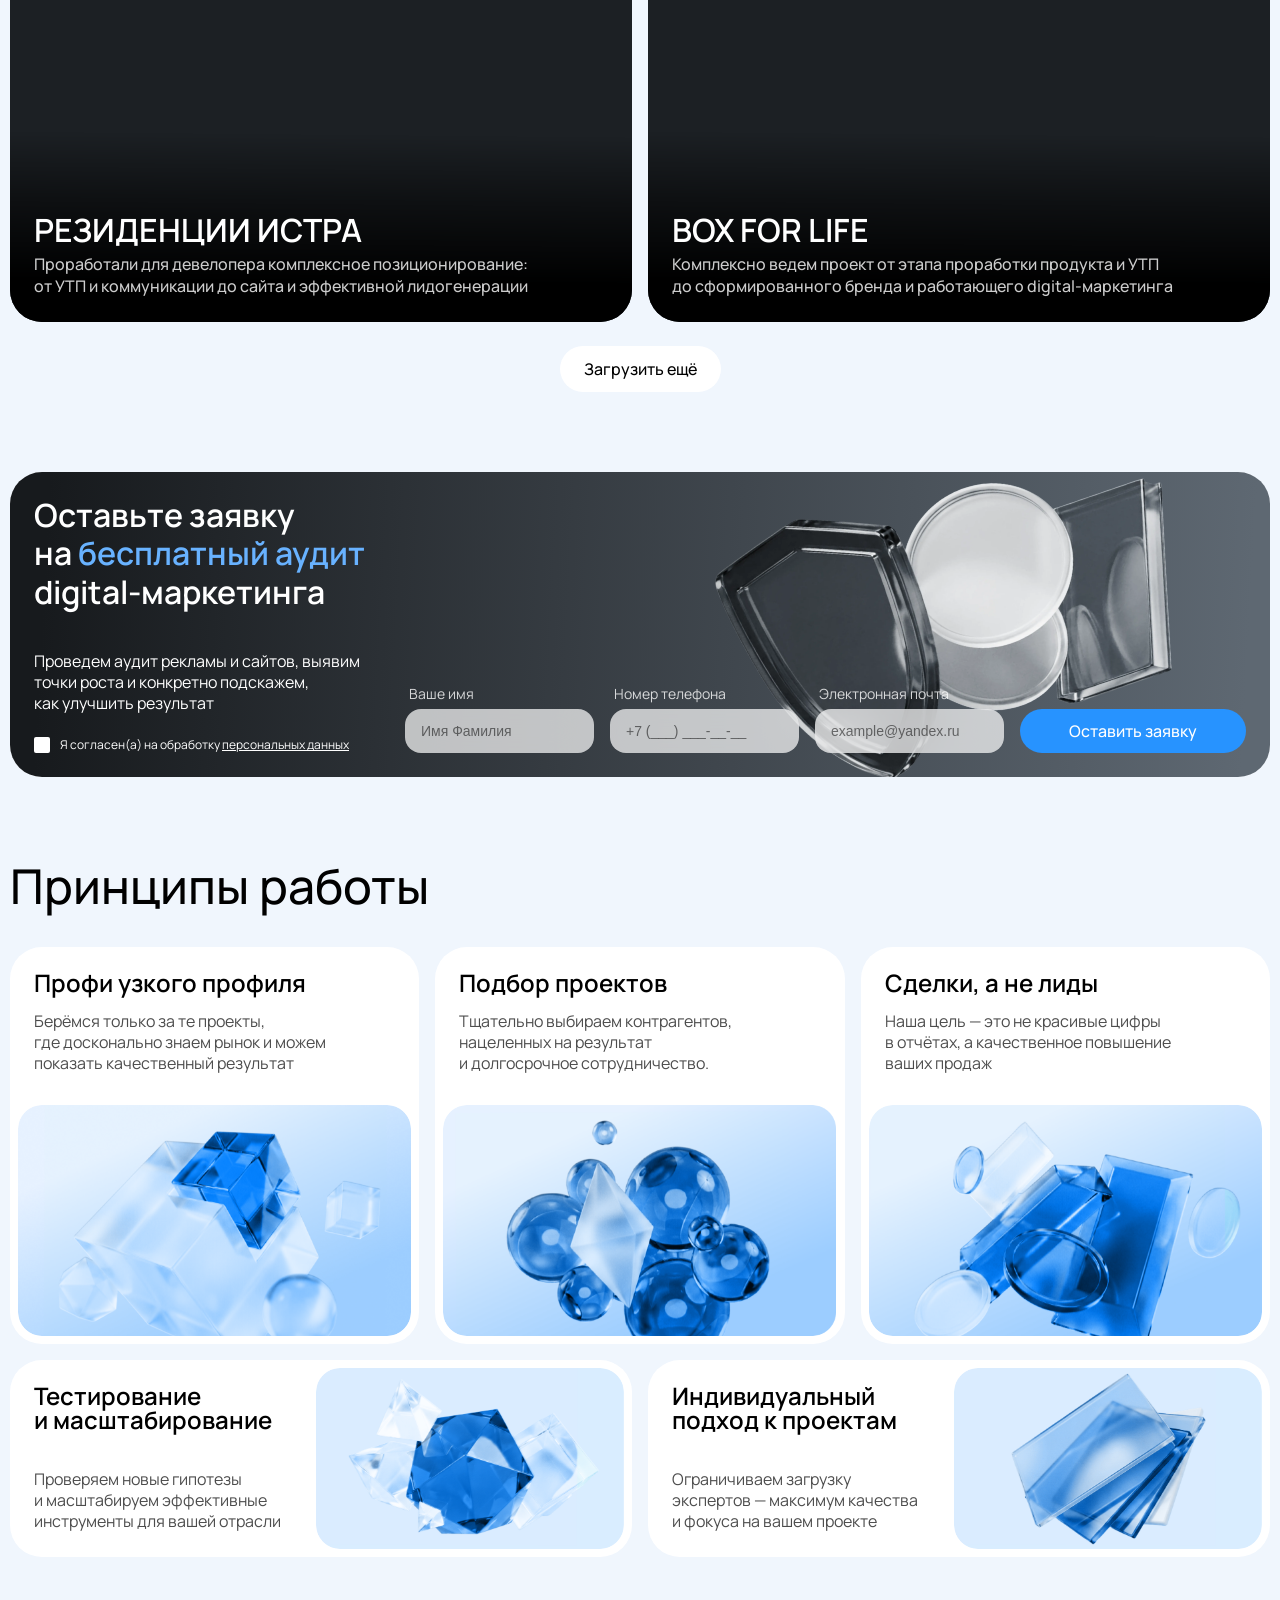
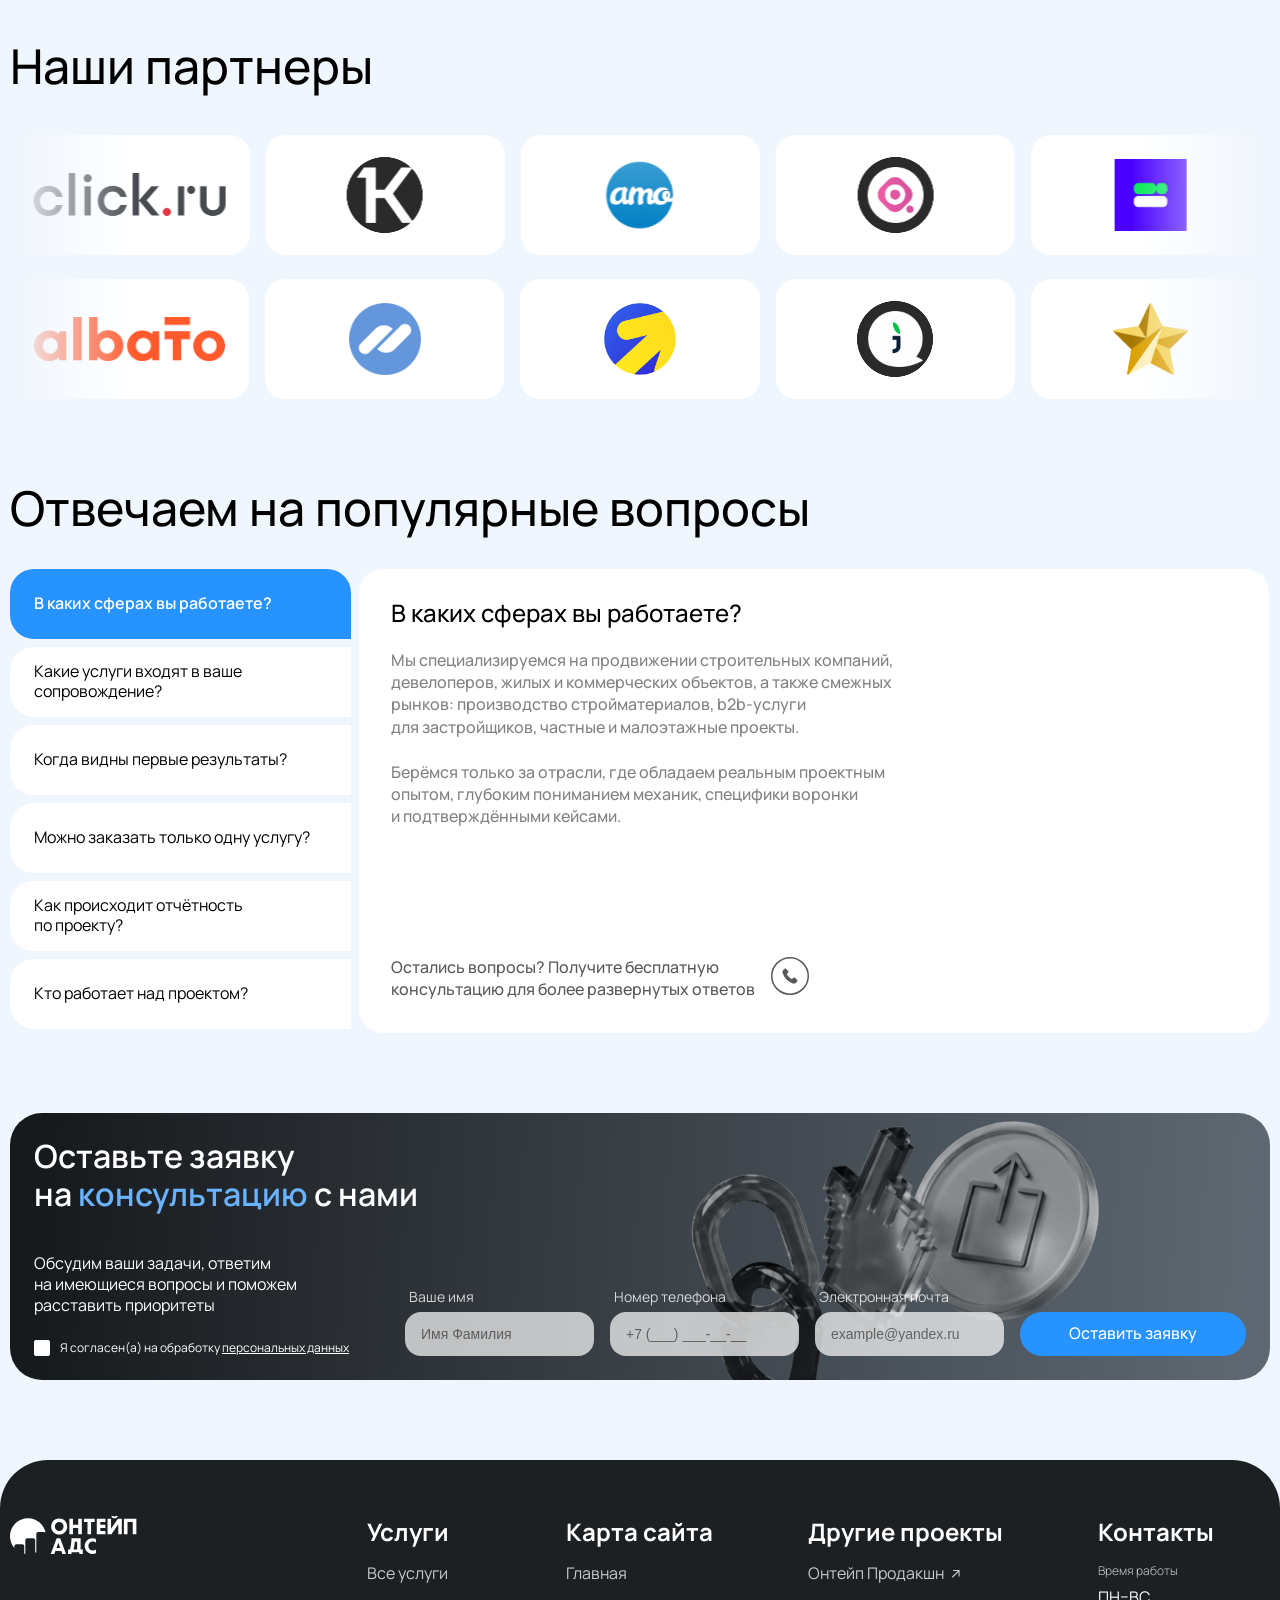
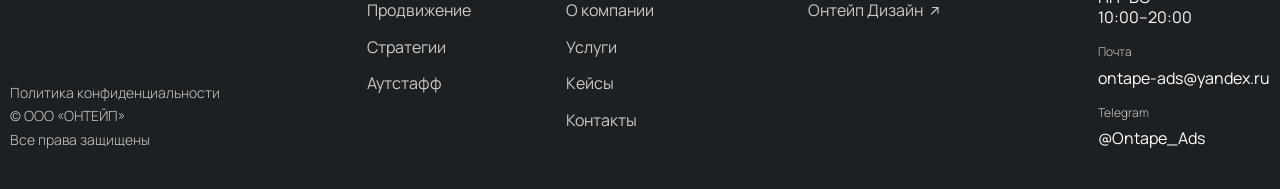
==== commit 6937d66c: "new commit" ====
--- a/index.html
+++ b/index.html
@@ -1440,7 +1440,7 @@
                                     <a class="uderline-span" href="policy.html">персональных данных</a></span>
                             </label>
                         </div>
-                        <button type="submit">Оставить заявку</button>
+                        <button type="submit">Отправить заявку</button>
                         <p class="close-popup__policy">Нажимая кнопку Вы соглашаетесь с правилами и&nbsp;<a
                                 href="policy.html">Политикой конфиденциальности
                                 ресурса.</a></p>
--- a/assets/css/style.css
+++ b/assets/css/style.css
@@ -458,7 +458,7 @@
 }
 
 .nav__link:hover {
-    color: #00000083;
+    color: #00000050;
     transition: 0.5s ease;
 }
 
@@ -966,7 +966,7 @@
     border-radius: 24px;
     position: relative;
     z-index: 1;
-    opacity: 0.6;
+    opacity: 0.5;
 }
 
 .filter_tab.active{
